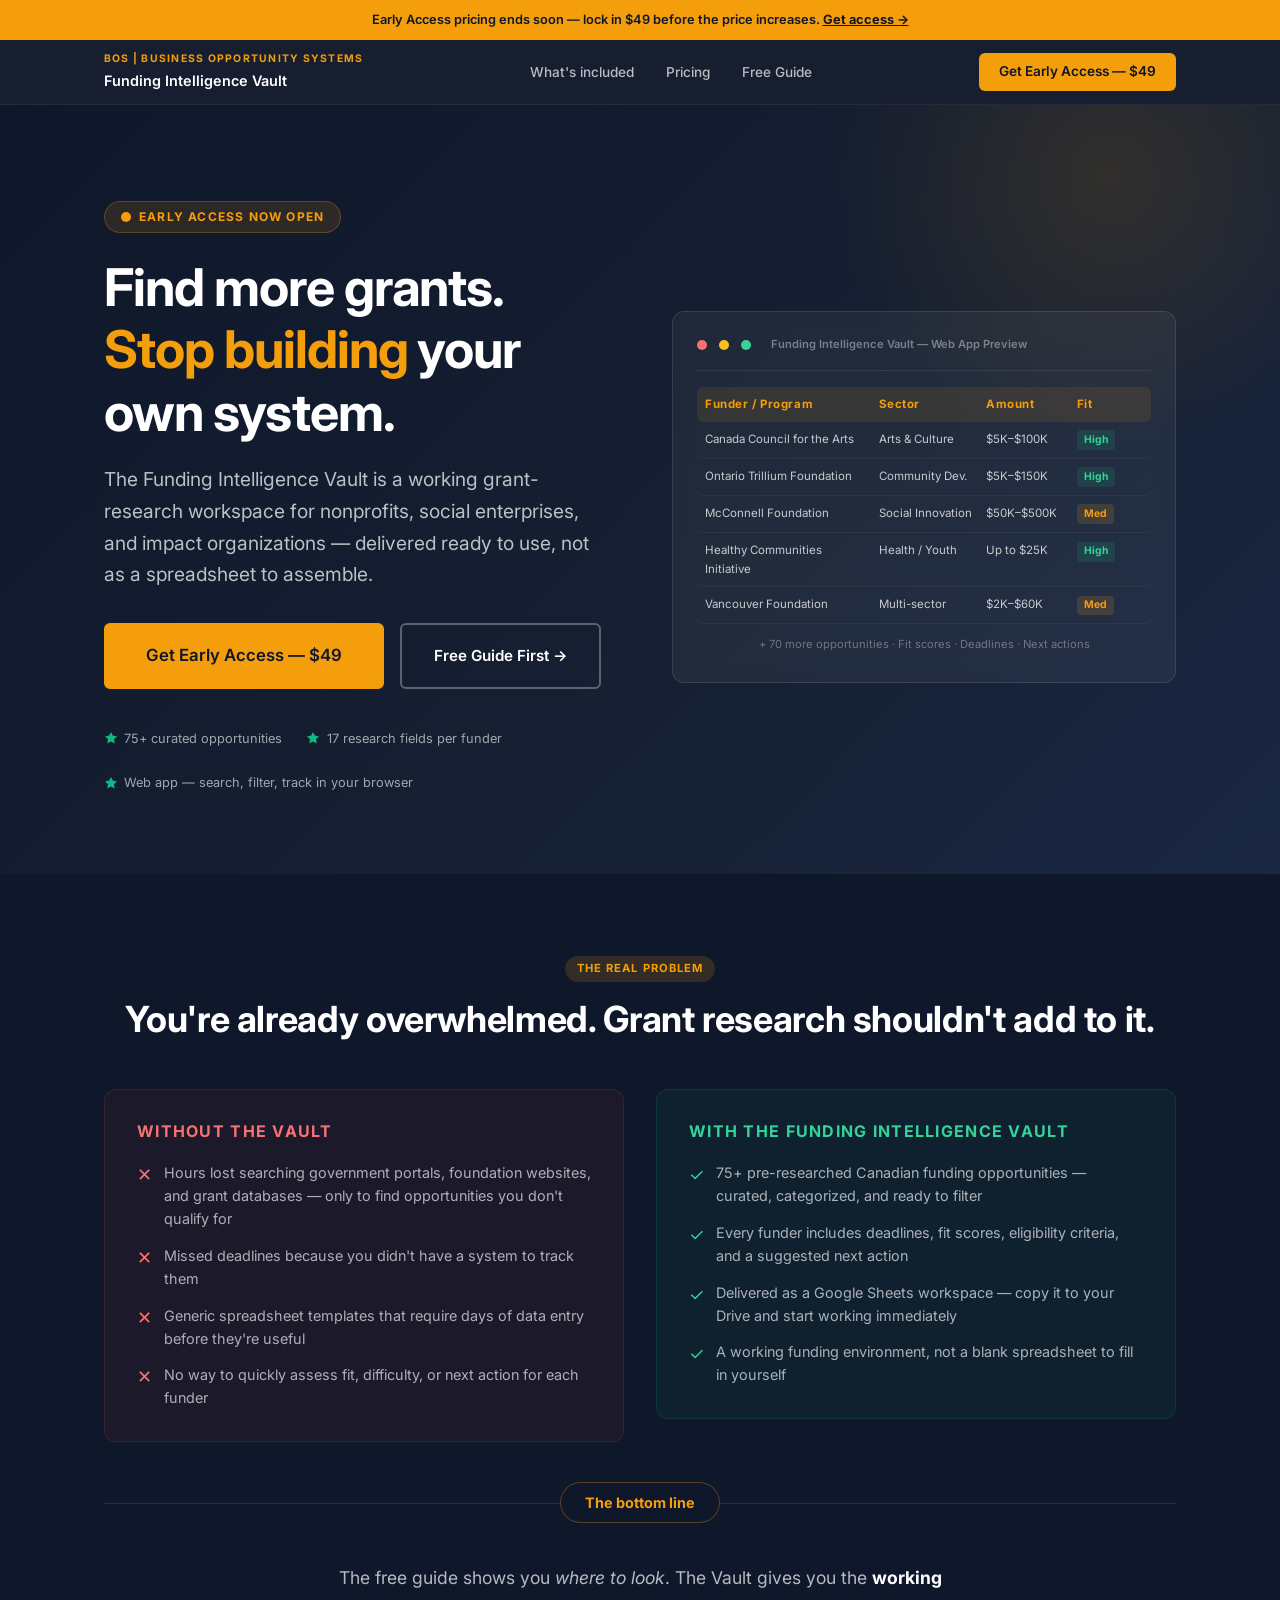
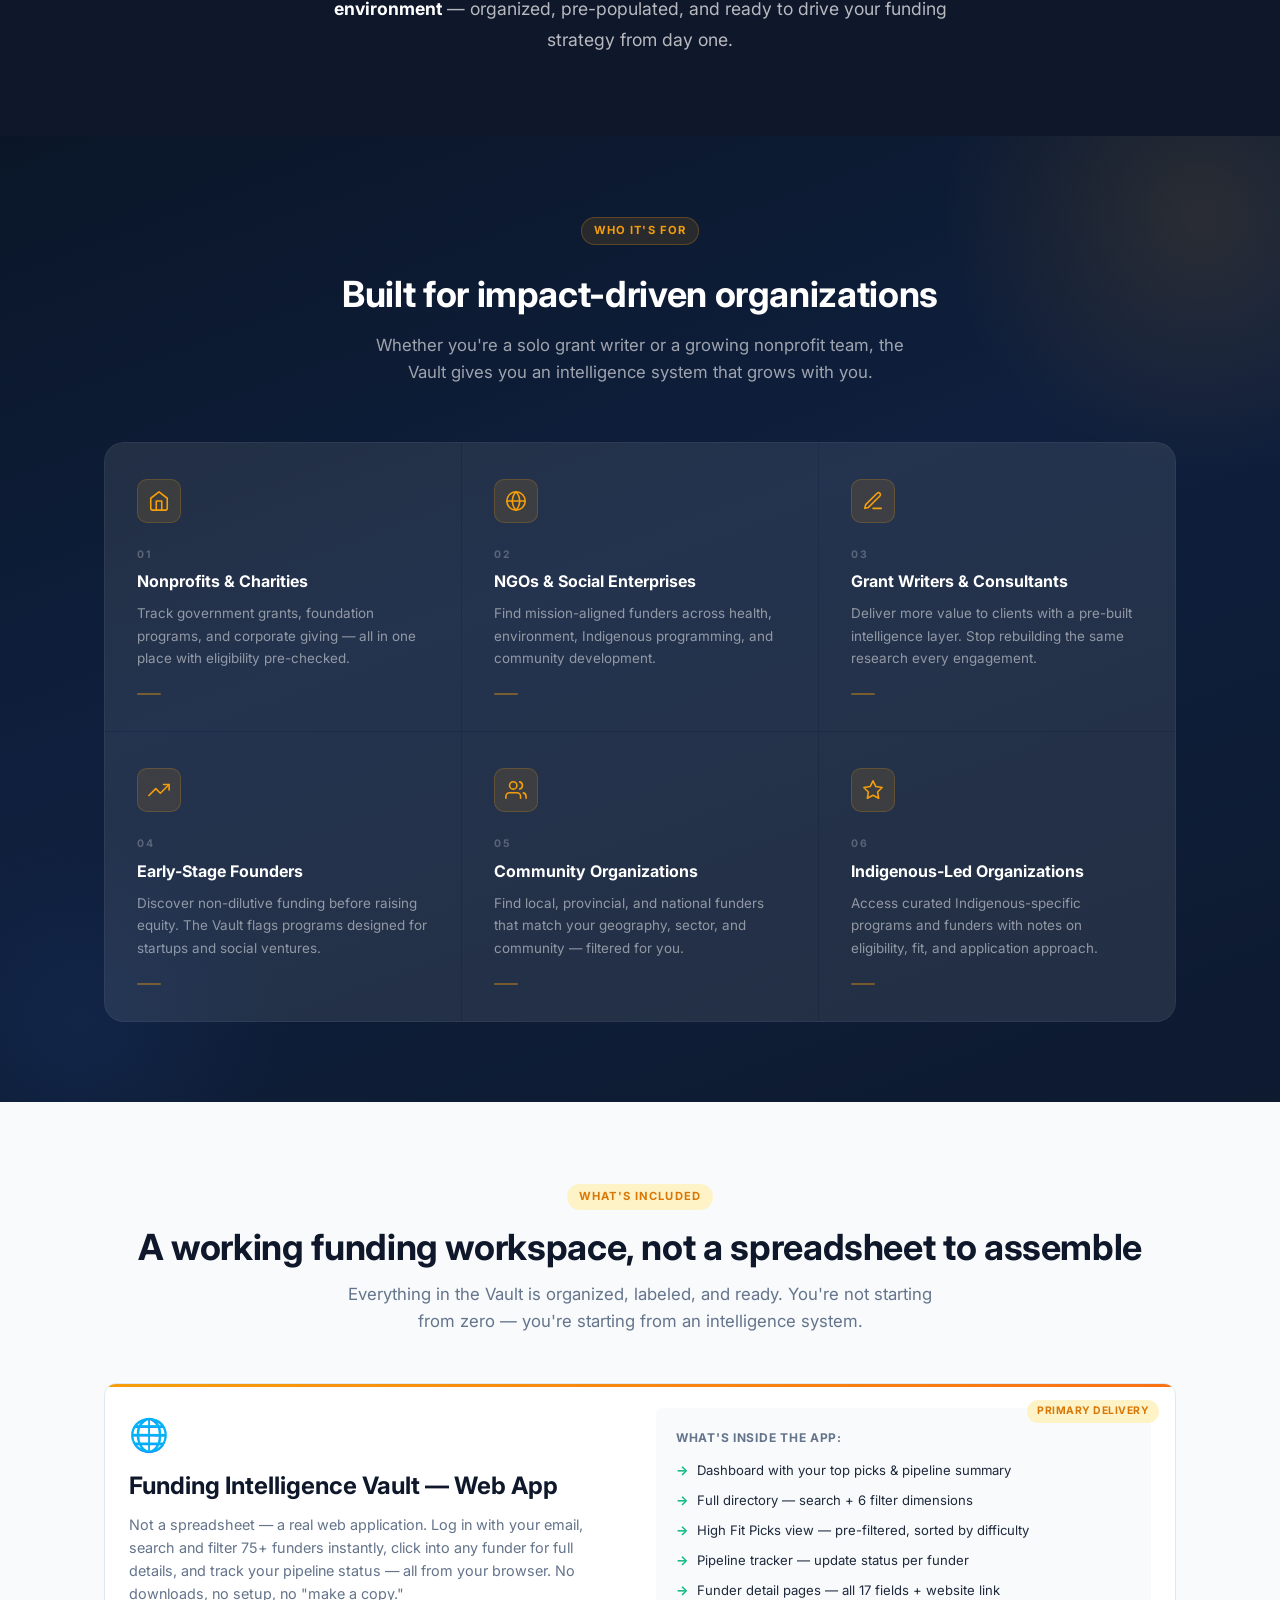
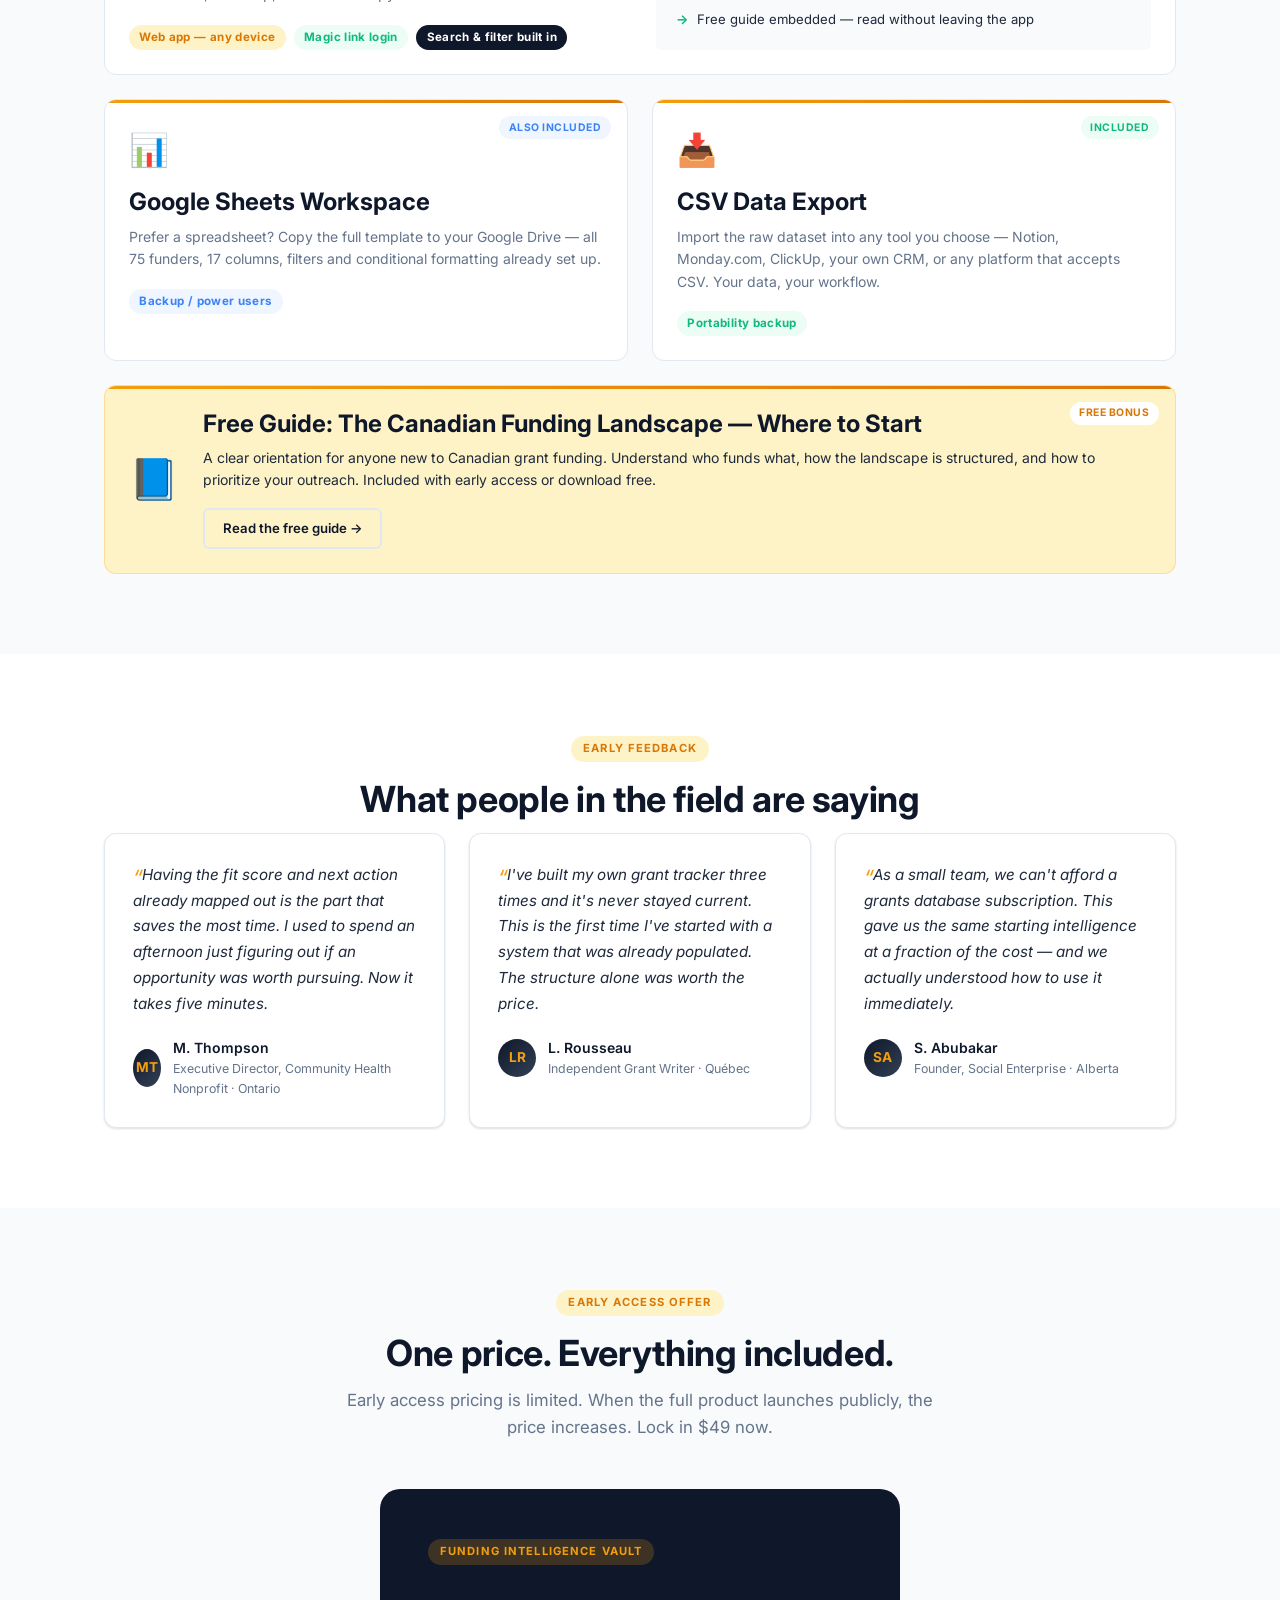
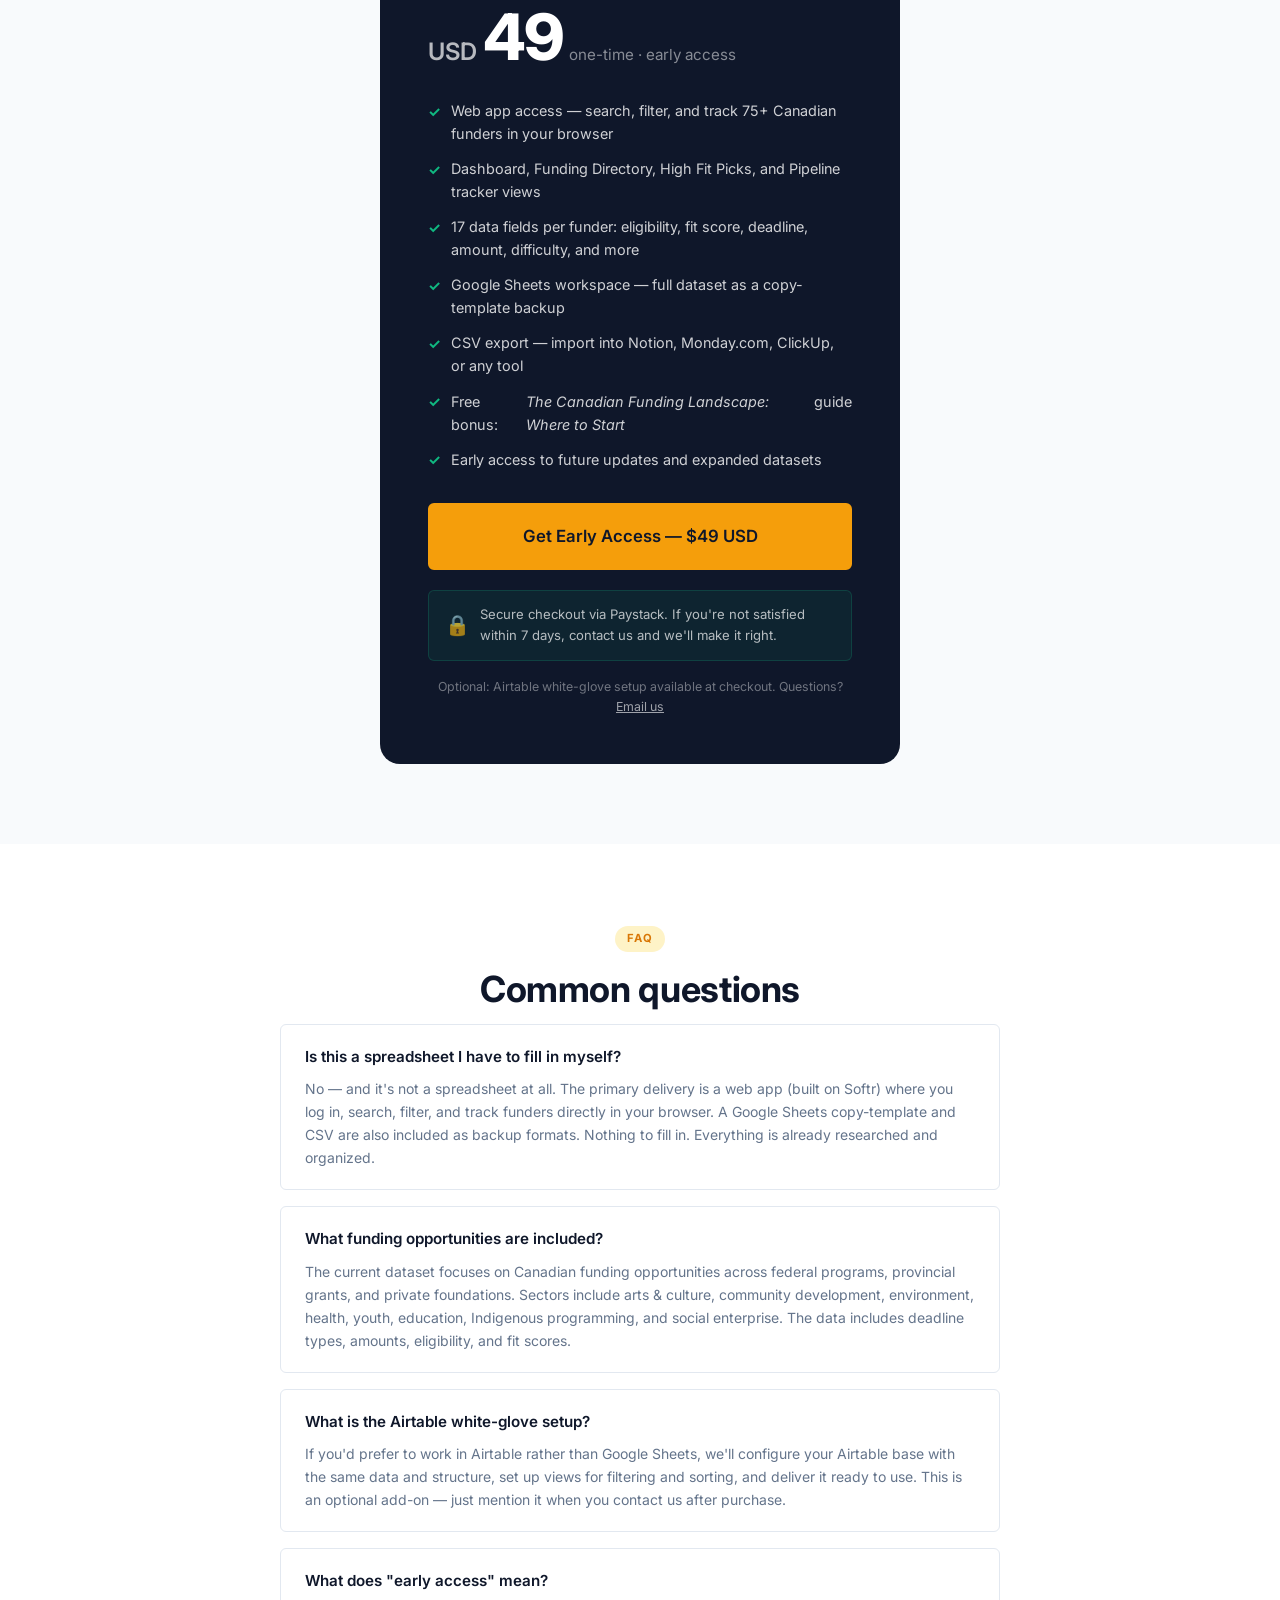
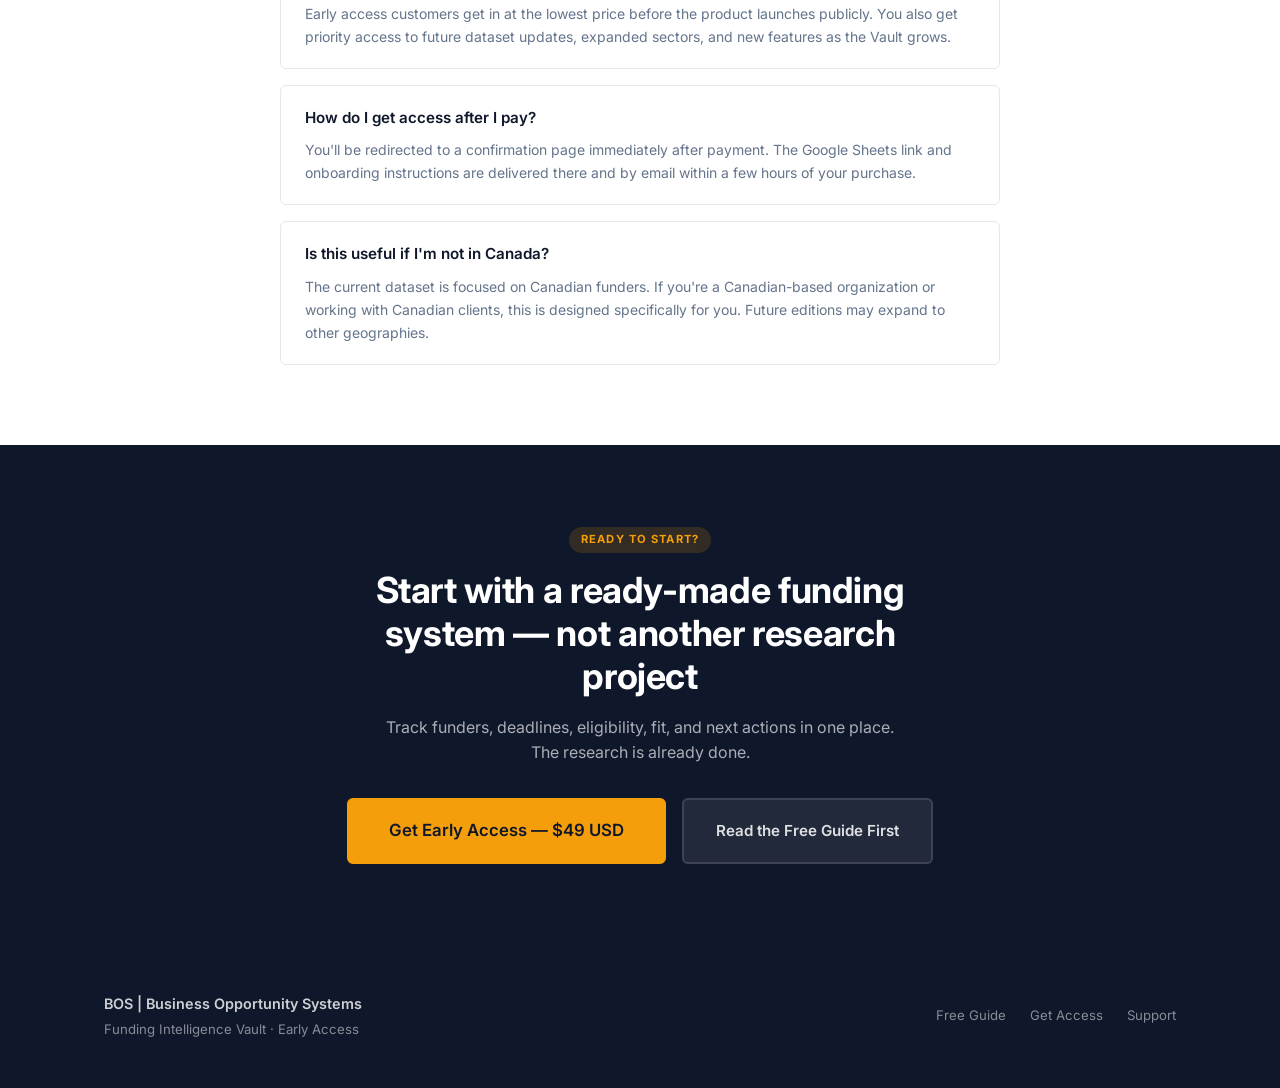
==== index.html @ dc6a40f4 "Rebrand BOSs → BOS + premium audience section + 3 logo options - Global rename: BOSs → BOS across al" ====
<!DOCTYPE html>
<html lang="en">
<head>
  <meta charset="UTF-8" />
  <meta name="viewport" content="width=device-width, initial-scale=1.0" />
  <title>Funding Intelligence Vault — Early Access | BOS</title>
  <meta name="description" content="A ready-to-use funding workspace for nonprofits, founders, and social enterprises. Track 75+ Canadian grant opportunities with fit scores, deadlines, and next actions — already organized for you." />
  <link rel="preconnect" href="https://fonts.googleapis.com" />
  <link rel="preconnect" href="https://fonts.gstatic.com" crossorigin />
  <link href="https://fonts.googleapis.com/css2?family=Inter:wght@400;500;600;700;800&display=swap" rel="stylesheet" />
  <link rel="stylesheet" href="assets/style.css" />
</head>
<body>

<!-- Announcement bar -->
<div class="announcement">
  Early Access pricing ends soon — lock in $49 before the price increases.
  <a href="request-access.html">Get access →</a>
</div>

<!-- Navigation -->
<nav class="nav">
  <div class="container nav-inner">
    <a href="index.html" class="nav-brand">
      <span class="nav-brand-name">BOS | Business Opportunity Systems</span>
      <span class="nav-product">Funding Intelligence Vault</span>
    </a>
    <ul class="nav-links">
      <li><a href="#what-you-get">What's included</a></li>
      <li><a href="#pricing">Pricing</a></li>
      <li><a href="guide.html">Free Guide</a></li>
    </ul>
    <a href="request-access.html" class="nav-cta">Get Early Access — $49</a>
  </div>
</nav>

<!-- ── HERO ─────────────────────────────────────────────────── -->
<section class="hero">
  <div class="container">
    <div class="grid-2" style="align-items:center; gap:4rem;">
      <div>
        <div class="hero-badge">
          <svg width="10" height="10" viewBox="0 0 10 10" fill="currentColor"><circle cx="5" cy="5" r="5"/></svg>
          Early Access Now Open
        </div>
        <h1>Find more grants.<br><span>Stop building</span> your own system.</h1>
        <p class="hero-sub">
          The Funding Intelligence Vault is a working grant-research workspace for nonprofits,
          social enterprises, and impact organizations — delivered ready to use, not as a
          spreadsheet to assemble.
        </p>
        <div class="hero-actions">
          <a href="request-access.html" class="btn btn-primary btn-lg">
            Get Early Access — $49
          </a>
          <a href="guide.html" class="btn btn-outline-white">
            Free Guide First →
          </a>
        </div>
        <div class="hero-social-proof">
          <div class="proof-item">
            <svg width="14" height="14" viewBox="0 0 14 14" fill="currentColor"><path d="M7 0l1.8 3.6L13 4.4l-3 2.9.7 4.1L7 9.5l-3.7 1.9.7-4.1L1 4.4l4.2-.8z"/></svg>
            75+ curated opportunities
          </div>
          <div class="proof-item">
            <svg width="14" height="14" viewBox="0 0 14 14" fill="currentColor"><path d="M7 0l1.8 3.6L13 4.4l-3 2.9.7 4.1L7 9.5l-3.7 1.9.7-4.1L1 4.4l4.2-.8z"/></svg>
            17 research fields per funder
          </div>
          <div class="proof-item">
            <svg width="14" height="14" viewBox="0 0 14 14" fill="currentColor"><path d="M7 0l1.8 3.6L13 4.4l-3 2.9.7 4.1L7 9.5l-3.7 1.9.7-4.1L1 4.4l4.2-.8z"/></svg>
            Web app — search, filter, track in your browser
          </div>
        </div>
      </div>

      <!-- Hero Preview Card -->
      <div class="hero-preview">
        <div class="preview-header">
          <div class="preview-dot" style="background:#F87171;"></div>
          <div class="preview-dot" style="background:#FBBF24; margin:0 4px;"></div>
          <div class="preview-dot" style="background:#34D399;"></div>
          <span style="margin-left:.75rem; font-size:.7rem; color:rgba(255,255,255,.4); font-weight:600;">Funding Intelligence Vault — Web App Preview</span>
        </div>
        <div class="preview-row header-row">
          <span>Funder / Program</span>
          <span>Sector</span>
          <span>Amount</span>
          <span>Fit</span>
        </div>
        <div class="preview-row data-row">
          <span>Canada Council for the Arts</span>
          <span>Arts & Culture</span>
          <span>$5K–$100K</span>
          <span><span class="badge-fit badge-high">High</span></span>
        </div>
        <div class="preview-row data-row">
          <span>Ontario Trillium Foundation</span>
          <span>Community Dev.</span>
          <span>$5K–$150K</span>
          <span><span class="badge-fit badge-high">High</span></span>
        </div>
        <div class="preview-row data-row">
          <span>McConnell Foundation</span>
          <span>Social Innovation</span>
          <span>$50K–$500K</span>
          <span><span class="badge-fit badge-med">Med</span></span>
        </div>
        <div class="preview-row data-row">
          <span>Healthy Communities Initiative</span>
          <span>Health / Youth</span>
          <span>Up to $25K</span>
          <span><span class="badge-fit badge-high">High</span></span>
        </div>
        <div class="preview-row data-row">
          <span>Vancouver Foundation</span>
          <span>Multi-sector</span>
          <span>$2K–$60K</span>
          <span><span class="badge-fit badge-med">Med</span></span>
        </div>
        <div style="text-align:center; padding:.75rem 0 .25rem; font-size:.7rem; color:rgba(255,255,255,.35);">
          + 70 more opportunities · Fit scores · Deadlines · Next actions
        </div>
      </div>
    </div>
  </div>
</section>

<!-- ── PROBLEM / SOLUTION ──────────────────────────────────── -->
<section class="section problem-bg">
  <div class="container">
    <div class="text-center" style="margin-bottom:3rem;">
      <div class="label" style="background:rgba(245,158,11,.15); color:var(--amber);">The Real Problem</div>
      <h2 class="text-white">You're already overwhelmed. Grant research shouldn't add to it.</h2>
    </div>

    <div class="grid-2" style="gap:2rem; align-items:start;">
      <!-- Problem column -->
      <div style="background:rgba(239,68,68,.06); border:1px solid rgba(239,68,68,.15); border-radius:var(--radius); padding:2rem;">
        <h3 style="color:#F87171; margin-bottom:1.25rem; font-size:1rem; text-transform:uppercase; letter-spacing:.08em;">Without the Vault</h3>
        <div style="display:flex; flex-direction:column; gap:.85rem;">
          <div style="display:flex; gap:.75rem; align-items:flex-start;">
            <span style="color:#F87171; font-size:1.1rem; flex-shrink:0;">✕</span>
            <p style="color:rgba(255,255,255,.65); font-size:.9rem;">Hours lost searching government portals, foundation websites, and grant databases — only to find opportunities you don't qualify for</p>
          </div>
          <div style="display:flex; gap:.75rem; align-items:flex-start;">
            <span style="color:#F87171; font-size:1.1rem; flex-shrink:0;">✕</span>
            <p style="color:rgba(255,255,255,.65); font-size:.9rem;">Missed deadlines because you didn't have a system to track them</p>
          </div>
          <div style="display:flex; gap:.75rem; align-items:flex-start;">
            <span style="color:#F87171; font-size:1.1rem; flex-shrink:0;">✕</span>
            <p style="color:rgba(255,255,255,.65); font-size:.9rem;">Generic spreadsheet templates that require days of data entry before they're useful</p>
          </div>
          <div style="display:flex; gap:.75rem; align-items:flex-start;">
            <span style="color:#F87171; font-size:1.1rem; flex-shrink:0;">✕</span>
            <p style="color:rgba(255,255,255,.65); font-size:.9rem;">No way to quickly assess fit, difficulty, or next action for each funder</p>
          </div>
        </div>
      </div>

      <!-- Solution column -->
      <div style="background:rgba(16,185,129,.06); border:1px solid rgba(16,185,129,.15); border-radius:var(--radius); padding:2rem;">
        <h3 style="color:#34D399; margin-bottom:1.25rem; font-size:1rem; text-transform:uppercase; letter-spacing:.08em;">With the Funding Intelligence Vault</h3>
        <div style="display:flex; flex-direction:column; gap:.85rem;">
          <div style="display:flex; gap:.75rem; align-items:flex-start;">
            <span style="color:#34D399; font-size:1.1rem; flex-shrink:0;">✓</span>
            <p style="color:rgba(255,255,255,.65); font-size:.9rem;">75+ pre-researched Canadian funding opportunities — curated, categorized, and ready to filter</p>
          </div>
          <div style="display:flex; gap:.75rem; align-items:flex-start;">
            <span style="color:#34D399; font-size:1.1rem; flex-shrink:0;">✓</span>
            <p style="color:rgba(255,255,255,.65); font-size:.9rem;">Every funder includes deadlines, fit scores, eligibility criteria, and a suggested next action</p>
          </div>
          <div style="display:flex; gap:.75rem; align-items:flex-start;">
            <span style="color:#34D399; font-size:1.1rem; flex-shrink:0;">✓</span>
            <p style="color:rgba(255,255,255,.65); font-size:.9rem;">Delivered as a Google Sheets workspace — copy it to your Drive and start working immediately</p>
          </div>
          <div style="display:flex; gap:.75rem; align-items:flex-start;">
            <span style="color:#34D399; font-size:1.1rem; flex-shrink:0;">✓</span>
            <p style="color:rgba(255,255,255,.65); font-size:.9rem;">A working funding environment, not a blank spreadsheet to fill in yourself</p>
          </div>
        </div>
      </div>
    </div>

    <div class="vs-divider">
      <span class="vs-label">The bottom line</span>
    </div>

    <div class="text-center" style="max-width:620px; margin:0 auto;">
      <p style="color:rgba(255,255,255,.7); font-size:1.1rem; line-height:1.75;">
        The free guide shows you <em>where to look</em>. The Vault gives you the
        <strong style="color:#fff;">working environment</strong> — organized, pre-populated,
        and ready to drive your funding strategy from day one.
      </p>
    </div>
  </div>
</section>

<!-- ── WHO IT'S FOR ────────────────────────────────────────── -->
<section class="section audience-section">
  <div class="container">
    <div class="text-center">
      <div class="label label-light">Who It's For</div>
      <h2 class="section-title text-white" style="margin-top:.75rem;">Built for impact-driven organizations</h2>
      <p class="section-intro" style="color:rgba(255,255,255,.6); max-width:560px; margin:1rem auto 0;">Whether you're a solo grant writer or a growing nonprofit team, the Vault gives you an intelligence system that grows with you.</p>
    </div>
    <div class="audience-grid">

      <div class="audience-card">
        <div class="audience-icon">
          <svg width="22" height="22" viewBox="0 0 24 24" fill="none" stroke="currentColor" stroke-width="1.75" stroke-linecap="round" stroke-linejoin="round"><path d="M3 9l9-7 9 7v11a2 2 0 0 1-2 2H5a2 2 0 0 1-2-2z"/><polyline points="9 22 9 12 15 12 15 22"/></svg>
        </div>
        <div class="audience-number">01</div>
        <h4 class="audience-title">Nonprofits & Charities</h4>
        <p class="audience-text">Track government grants, foundation programs, and corporate giving — all in one place with eligibility pre-checked.</p>
        <div class="audience-line"></div>
      </div>

      <div class="audience-card">
        <div class="audience-icon">
          <svg width="22" height="22" viewBox="0 0 24 24" fill="none" stroke="currentColor" stroke-width="1.75" stroke-linecap="round" stroke-linejoin="round"><circle cx="12" cy="12" r="10"/><line x1="2" y1="12" x2="22" y2="12"/><path d="M12 2a15.3 15.3 0 0 1 4 10 15.3 15.3 0 0 1-4 10 15.3 15.3 0 0 1-4-10 15.3 15.3 0 0 1 4-10z"/></svg>
        </div>
        <div class="audience-number">02</div>
        <h4 class="audience-title">NGOs & Social Enterprises</h4>
        <p class="audience-text">Find mission-aligned funders across health, environment, Indigenous programming, and community development.</p>
        <div class="audience-line"></div>
      </div>

      <div class="audience-card">
        <div class="audience-icon">
          <svg width="22" height="22" viewBox="0 0 24 24" fill="none" stroke="currentColor" stroke-width="1.75" stroke-linecap="round" stroke-linejoin="round"><path d="M12 20h9"/><path d="M16.5 3.5a2.121 2.121 0 0 1 3 3L7 19l-4 1 1-4L16.5 3.5z"/></svg>
        </div>
        <div class="audience-number">03</div>
        <h4 class="audience-title">Grant Writers & Consultants</h4>
        <p class="audience-text">Deliver more value to clients with a pre-built intelligence layer. Stop rebuilding the same research every engagement.</p>
        <div class="audience-line"></div>
      </div>

      <div class="audience-card">
        <div class="audience-icon">
          <svg width="22" height="22" viewBox="0 0 24 24" fill="none" stroke="currentColor" stroke-width="1.75" stroke-linecap="round" stroke-linejoin="round"><polyline points="23 6 13.5 15.5 8.5 10.5 1 18"/><polyline points="17 6 23 6 23 12"/></svg>
        </div>
        <div class="audience-number">04</div>
        <h4 class="audience-title">Early-Stage Founders</h4>
        <p class="audience-text">Discover non-dilutive funding before raising equity. The Vault flags programs designed for startups and social ventures.</p>
        <div class="audience-line"></div>
      </div>

      <div class="audience-card">
        <div class="audience-icon">
          <svg width="22" height="22" viewBox="0 0 24 24" fill="none" stroke="currentColor" stroke-width="1.75" stroke-linecap="round" stroke-linejoin="round"><path d="M17 21v-2a4 4 0 0 0-4-4H5a4 4 0 0 0-4 4v2"/><circle cx="9" cy="7" r="4"/><path d="M23 21v-2a4 4 0 0 0-3-3.87"/><path d="M16 3.13a4 4 0 0 1 0 7.75"/></svg>
        </div>
        <div class="audience-number">05</div>
        <h4 class="audience-title">Community Organizations</h4>
        <p class="audience-text">Find local, provincial, and national funders that match your geography, sector, and community — filtered for you.</p>
        <div class="audience-line"></div>
      </div>

      <div class="audience-card">
        <div class="audience-icon">
          <svg width="22" height="22" viewBox="0 0 24 24" fill="none" stroke="currentColor" stroke-width="1.75" stroke-linecap="round" stroke-linejoin="round"><polygon points="12 2 15.09 8.26 22 9.27 17 14.14 18.18 21.02 12 17.77 5.82 21.02 7 14.14 2 9.27 8.91 8.26 12 2"/></svg>
        </div>
        <div class="audience-number">06</div>
        <h4 class="audience-title">Indigenous-Led Organizations</h4>
        <p class="audience-text">Access curated Indigenous-specific programs and funders with notes on eligibility, fit, and application approach.</p>
        <div class="audience-line"></div>
      </div>

    </div>
  </div>
</section>

<!-- ── WHAT YOU GET ────────────────────────────────────────── -->
<section class="section" id="what-you-get">
  <div class="container">
    <div class="text-center">
      <div class="label">What's Included</div>
      <h2 class="section-title">A working funding workspace, not a spreadsheet to assemble</h2>
      <p class="section-intro">Everything in the Vault is organized, labeled, and ready. You're not starting from zero — you're starting from an intelligence system.</p>
    </div>

    <div class="grid-2" style="gap:1.5rem;">

      <!-- Primary: Softr Web App -->
      <div class="deliverable-card primary-card" style="grid-column:1/-1; display:grid; grid-template-columns:1fr 1fr; gap:2rem; align-items:center;">
        <div>
          <div class="deliverable-badge badge-primary-product">Primary Delivery</div>
          <div style="font-size:2rem; margin-bottom:.75rem;">🌐</div>
          <h3>Funding Intelligence Vault — Web App</h3>
          <p style="margin:.75rem 0 1.25rem; font-size:.9rem;">Not a spreadsheet — a real web application. Log in with your email, search and filter 75+ funders instantly, click into any funder for full details, and track your pipeline status — all from your browser. No downloads, no setup, no "make a copy."</p>
          <div style="display:flex; flex-wrap:wrap; gap:.5rem;">
            <span class="pill pill-amber">Web app — any device</span>
            <span class="pill pill-green">Magic link login</span>
            <span class="pill pill-navy">Search & filter built in</span>
          </div>
        </div>
        <div style="background:var(--bg); border-radius:var(--radius-sm); padding:1.25rem;">
          <div style="font-size:.75rem; font-weight:700; color:var(--muted); letter-spacing:.06em; text-transform:uppercase; margin-bottom:.85rem;">What's inside the app:</div>
          <div style="display:flex; flex-direction:column; gap:.55rem;">
            <div style="font-size:.82rem; color:var(--navy-mid); display:flex; align-items:center; gap:.5rem;"><span style="color:var(--green); font-weight:700;">→</span> Dashboard with your top picks & pipeline summary</div>
            <div style="font-size:.82rem; color:var(--navy-mid); display:flex; align-items:center; gap:.5rem;"><span style="color:var(--green); font-weight:700;">→</span> Full directory — search + 6 filter dimensions</div>
            <div style="font-size:.82rem; color:var(--navy-mid); display:flex; align-items:center; gap:.5rem;"><span style="color:var(--green); font-weight:700;">→</span> High Fit Picks view — pre-filtered, sorted by difficulty</div>
            <div style="font-size:.82rem; color:var(--navy-mid); display:flex; align-items:center; gap:.5rem;"><span style="color:var(--green); font-weight:700;">→</span> Pipeline tracker — update status per funder</div>
            <div style="font-size:.82rem; color:var(--navy-mid); display:flex; align-items:center; gap:.5rem;"><span style="color:var(--green); font-weight:700;">→</span> Funder detail pages — all 17 fields + website link</div>
            <div style="font-size:.82rem; color:var(--navy-mid); display:flex; align-items:center; gap:.5rem;"><span style="color:var(--green); font-weight:700;">→</span> Free guide embedded — read without leaving the app</div>
          </div>
        </div>
      </div>

      <!-- Google Sheets -->
      <div class="deliverable-card">
        <div class="deliverable-badge badge-option">Also Included</div>
        <div style="font-size:2rem; margin-bottom:.75rem;">📊</div>
        <h3>Google Sheets Workspace</h3>
        <p style="margin:.6rem 0 1rem; font-size:.875rem;">Prefer a spreadsheet? Copy the full template to your Google Drive — all 75 funders, 17 columns, filters and conditional formatting already set up.</p>
        <span class="pill pill-blue">Backup / power users</span>
      </div>

      <!-- CSV -->
      <div class="deliverable-card">
        <div class="deliverable-badge badge-bonus">Included</div>
        <div style="font-size:2rem; margin-bottom:.75rem;">📥</div>
        <h3>CSV Data Export</h3>
        <p style="margin:.6rem 0 1rem; font-size:.875rem;">Import the raw dataset into any tool you choose — Notion, Monday.com, ClickUp, your own CRM, or any platform that accepts CSV. Your data, your workflow.</p>
        <span class="pill pill-green">Portability backup</span>
      </div>

      <!-- Free guide teaser -->
      <div class="deliverable-card" style="grid-column:1/-1; background:var(--amber-lt); border-color:rgba(245,158,11,.25);">
        <div class="deliverable-badge" style="background:#fff; color:var(--amber-dk);">Free Bonus</div>
        <div style="display:grid; grid-template-columns:auto 1fr; gap:1.5rem; align-items:center;">
          <div style="font-size:2.5rem;">📘</div>
          <div>
            <h3 style="color:var(--navy);">Free Guide: The Canadian Funding Landscape — Where to Start</h3>
            <p style="margin:.5rem 0 1rem; font-size:.875rem; color:var(--navy-mid);">A clear orientation for anyone new to Canadian grant funding. Understand who funds what, how the landscape is structured, and how to prioritize your outreach. Included with early access or download free.</p>
            <a href="guide.html" class="btn btn-secondary btn-sm">Read the free guide →</a>
          </div>
        </div>
      </div>
    </div>
  </div>
</section>

<!-- ── TESTIMONIALS ───────────────────────────────────────── -->
<section class="section" style="background:#fff;">
  <div class="container">
    <div class="text-center">
      <div class="label">Early Feedback</div>
      <h2 class="section-title">What people in the field are saying</h2>
    </div>
    <div class="grid-3">
      <div class="testimonial-card">
        <div class="testimonial-quote">Having the fit score and next action already mapped out is the part that saves the most time. I used to spend an afternoon just figuring out if an opportunity was worth pursuing. Now it takes five minutes.</div>
        <div class="testimonial-author">
          <div class="author-avatar">MT</div>
          <div>
            <div class="author-name">M. Thompson</div>
            <div class="author-title">Executive Director, Community Health Nonprofit · Ontario</div>
          </div>
        </div>
      </div>
      <div class="testimonial-card">
        <div class="testimonial-quote">I've built my own grant tracker three times and it's never stayed current. This is the first time I've started with a system that was already populated. The structure alone was worth the price.</div>
        <div class="testimonial-author">
          <div class="author-avatar">LR</div>
          <div>
            <div class="author-name">L. Rousseau</div>
            <div class="author-title">Independent Grant Writer · Québec</div>
          </div>
        </div>
      </div>
      <div class="testimonial-card">
        <div class="testimonial-quote">As a small team, we can't afford a grants database subscription. This gave us the same starting intelligence at a fraction of the cost — and we actually understood how to use it immediately.</div>
        <div class="testimonial-author">
          <div class="author-avatar">SA</div>
          <div>
            <div class="author-name">S. Abubakar</div>
            <div class="author-title">Founder, Social Enterprise · Alberta</div>
          </div>
        </div>
      </div>
    </div>
  </div>
</section>

<!-- ── PRICING ────────────────────────────────────────────── -->
<section class="section" id="pricing">
  <div class="container">
    <div class="text-center">
      <div class="label">Early Access Offer</div>
      <h2 class="section-title">One price. Everything included.</h2>
      <p class="section-intro">Early access pricing is limited. When the full product launches publicly, the price increases. Lock in $49 now.</p>
    </div>

    <div class="pricing-card">
      <div class="label" style="background:rgba(245,158,11,.2); color:var(--amber);">Funding Intelligence Vault</div>
      <div class="price-display">
        <span class="price-currency">USD</span>
        <span class="price-amount">49</span>
        <span class="price-period">one-time · early access</span>
      </div>

      <ul class="price-list">
        <li>Web app access — search, filter, and track 75+ Canadian funders in your browser</li>
        <li>Dashboard, Funding Directory, High Fit Picks, and Pipeline tracker views</li>
        <li>17 data fields per funder: eligibility, fit score, deadline, amount, difficulty, and more</li>
        <li>Google Sheets workspace — full dataset as a copy-template backup</li>
        <li>CSV export — import into Notion, Monday.com, ClickUp, or any tool</li>
        <li>Free bonus: <em>The Canadian Funding Landscape: Where to Start</em> guide</li>
        <li>Early access to future updates and expanded datasets</li>
      </ul>

      <a href="request-access.html" class="btn btn-primary btn-full btn-lg">
        Get Early Access — $49 USD
      </a>

      <div class="guarantee">
        <span style="font-size:1.25rem;">🔒</span>
        <span>Secure checkout via Paystack. If you're not satisfied within 7 days, contact us and we'll make it right.</span>
      </div>

      <p style="text-align:center; margin-top:1rem; font-size:.775rem; color:rgba(255,255,255,.4);">
        Optional: Airtable white-glove setup available at checkout. Questions?
        <a href="mailto:subscribe@itsdigitally.com" style="color:rgba(255,255,255,.6); text-decoration:underline;">Email us</a>
      </p>
    </div>
  </div>
</section>

<!-- ── FAQ ────────────────────────────────────────────────── -->
<section class="section" style="background:#fff;">
  <div class="container">
    <div class="text-center">
      <div class="label">FAQ</div>
      <h2 class="section-title">Common questions</h2>
    </div>
    <div style="max-width:720px; margin:0 auto; display:flex; flex-direction:column; gap:1rem;">
      <div class="faq-item">
        <div class="faq-q">Is this a spreadsheet I have to fill in myself?</div>
        <div class="faq-a">No — and it's not a spreadsheet at all. The primary delivery is a web app (built on Softr) where you log in, search, filter, and track funders directly in your browser. A Google Sheets copy-template and CSV are also included as backup formats. Nothing to fill in. Everything is already researched and organized.</div>
      </div>
      <div class="faq-item">
        <div class="faq-q">What funding opportunities are included?</div>
        <div class="faq-a">The current dataset focuses on Canadian funding opportunities across federal programs, provincial grants, and private foundations. Sectors include arts & culture, community development, environment, health, youth, education, Indigenous programming, and social enterprise. The data includes deadline types, amounts, eligibility, and fit scores.</div>
      </div>
      <div class="faq-item">
        <div class="faq-q">What is the Airtable white-glove setup?</div>
        <div class="faq-a">If you'd prefer to work in Airtable rather than Google Sheets, we'll configure your Airtable base with the same data and structure, set up views for filtering and sorting, and deliver it ready to use. This is an optional add-on — just mention it when you contact us after purchase.</div>
      </div>
      <div class="faq-item">
        <div class="faq-q">What does "early access" mean?</div>
        <div class="faq-a">Early access customers get in at the lowest price before the product launches publicly. You also get priority access to future dataset updates, expanded sectors, and new features as the Vault grows.</div>
      </div>
      <div class="faq-item">
        <div class="faq-q">How do I get access after I pay?</div>
        <div class="faq-a">You'll be redirected to a confirmation page immediately after payment. The Google Sheets link and onboarding instructions are delivered there and by email within a few hours of your purchase.</div>
      </div>
      <div class="faq-item">
        <div class="faq-q">Is this useful if I'm not in Canada?</div>
        <div class="faq-a">The current dataset is focused on Canadian funders. If you're a Canadian-based organization or working with Canadian clients, this is designed specifically for you. Future editions may expand to other geographies.</div>
      </div>
    </div>
  </div>
</section>

<!-- ── BOTTOM CTA ─────────────────────────────────────────── -->
<section class="section" style="background:var(--navy); color:#fff; text-align:center;">
  <div class="container">
    <div class="label" style="background:rgba(245,158,11,.15); color:var(--amber);">Ready to start?</div>
    <h2 style="color:#fff; max-width:600px; margin:0 auto 1rem;">Start with a ready-made funding system — not another research project</h2>
    <p style="color:rgba(255,255,255,.65); max-width:520px; margin:0 auto 2rem;">Track funders, deadlines, eligibility, fit, and next actions in one place. The research is already done.</p>
    <div style="display:flex; gap:1rem; justify-content:center; flex-wrap:wrap;">
      <a href="request-access.html" class="btn btn-primary btn-lg">Get Early Access — $49 USD</a>
      <a href="guide.html" class="btn btn-ghost">Read the Free Guide First</a>
    </div>
  </div>
</section>

<!-- Sticky CTA bar -->
<div class="sticky-cta">
  <div class="sticky-cta-inner">
    <span class="sticky-cta-text">Funding Intelligence Vault — Early Access</span>
    <a href="request-access.html" class="btn btn-primary">Get Access — $49 USD</a>
  </div>
</div>

<!-- ── FOOTER ─────────────────────────────────────────────── -->
<footer class="footer">
  <div class="container footer-inner">
    <div>
      <div class="footer-brand">BOS | Business Opportunity Systems</div>
      <div style="margin-top:.25rem;">Funding Intelligence Vault · Early Access</div>
    </div>
    <div class="footer-links">
      <a href="guide.html">Free Guide</a>
      <a href="request-access.html">Get Access</a>
      <a href="mailto:subscribe@itsdigitally.com">Support</a>
    </div>
  </div>
</footer>

<script src="config.js"></script>
<script src="assets/site.js"></script>
</body>
</html>
---- assets/style.css ----
/* =========================================================
   BOS | Funding Intelligence Vault — Design System
   ========================================================= */

/* ── Reset & Base ── */
*, *::before, *::after { box-sizing: border-box; margin: 0; padding: 0; }

:root {
  --navy:      #0F172A;
  --navy-mid:  #1E293B;
  --navy-soft: #334155;
  --amber:     #F59E0B;
  --amber-dk:  #D97706;
  --amber-lt:  #FEF3C7;
  --blue:      #3B82F6;
  --blue-dk:   #1D4ED8;
  --green:     #10B981;
  --red:       #EF4444;
  --bg:        #F8FAFC;
  --bg-white:  #FFFFFF;
  --card:      #FFFFFF;
  --border:    #E2E8F0;
  --text:      #1E293B;
  --muted:     #64748B;
  --light:     #94A3B8;

  --radius-sm: 6px;
  --radius:    12px;
  --radius-lg: 20px;
  --shadow-sm: 0 1px 3px rgba(0,0,0,.08), 0 1px 2px rgba(0,0,0,.06);
  --shadow:    0 4px 6px rgba(0,0,0,.07), 0 2px 4px rgba(0,0,0,.06);
  --shadow-md: 0 10px 15px rgba(0,0,0,.07), 0 4px 6px rgba(0,0,0,.05);
  --shadow-lg: 0 20px 25px rgba(0,0,0,.08), 0 10px 10px rgba(0,0,0,.04);

  --font-sans: 'Inter', -apple-system, BlinkMacSystemFont, 'Segoe UI', sans-serif;
  --max-w:     1120px;
  --transition: .2s ease;
}

html { scroll-behavior: smooth; font-size: 16px; }

body {
  font-family: var(--font-sans);
  color: var(--text);
  background: var(--bg);
  line-height: 1.6;
  -webkit-font-smoothing: antialiased;
}

img { max-width: 100%; display: block; }
a { color: inherit; text-decoration: none; }

/* ── Typography ── */
h1, h2, h3, h4, h5 {
  font-weight: 700;
  line-height: 1.2;
  color: var(--navy);
}
h1 { font-size: clamp(2rem, 5vw, 3.25rem); letter-spacing: -.02em; }
h2 { font-size: clamp(1.5rem, 3.5vw, 2.25rem); letter-spacing: -.01em; }
h3 { font-size: clamp(1.15rem, 2.5vw, 1.5rem); }
h4 { font-size: 1.1rem; }
p  { color: var(--muted); }

.text-center { text-align: center; }
.text-white  { color: #fff !important; }
.text-navy   { color: var(--navy); }
.text-amber  { color: var(--amber-dk); }
.text-green  { color: var(--green); }
.text-muted  { color: var(--muted); }

.label {
  display: inline-block;
  font-size: .7rem;
  font-weight: 700;
  letter-spacing: .1em;
  text-transform: uppercase;
  color: var(--amber-dk);
  background: var(--amber-lt);
  padding: .25rem .75rem;
  border-radius: 100px;
  margin-bottom: 1rem;
}

/* ── Layout ── */
.container { width: 100%; max-width: var(--max-w); margin: 0 auto; padding: 0 1.5rem; }
.section   { padding: 5rem 0; }
.section-sm { padding: 3rem 0; }

.grid-2 { display: grid; grid-template-columns: repeat(2, 1fr); gap: 2rem; }
.grid-3 { display: grid; grid-template-columns: repeat(3, 1fr); gap: 1.5rem; }
.grid-4 { display: grid; grid-template-columns: repeat(4, 1fr); gap: 1.25rem; }

@media (max-width: 900px) {
  .grid-4 { grid-template-columns: repeat(2, 1fr); }
  .grid-3 { grid-template-columns: repeat(2, 1fr); }
}
@media (max-width: 640px) {
  .grid-2, .grid-3, .grid-4 { grid-template-columns: 1fr; }
  .section { padding: 3.5rem 0; }
}

/* ── Nav ── */
.nav {
  position: sticky;
  top: 0;
  z-index: 100;
  background: rgba(15,23,42,.97);
  backdrop-filter: blur(12px);
  border-bottom: 1px solid rgba(255,255,255,.06);
}
.nav-inner {
  display: flex;
  align-items: center;
  justify-content: space-between;
  height: 64px;
}
.nav-brand {
  display: flex;
  flex-direction: column;
  gap: 1px;
}
.nav-brand-name {
  font-size: .65rem;
  font-weight: 700;
  letter-spacing: .12em;
  text-transform: uppercase;
  color: var(--amber);
}
.nav-product {
  font-size: .9rem;
  font-weight: 600;
  color: #fff;
}
.nav-links {
  display: flex;
  gap: 2rem;
  list-style: none;
}
.nav-links a {
  font-size: .85rem;
  font-weight: 500;
  color: rgba(255,255,255,.7);
  transition: color var(--transition);
}
.nav-links a:hover { color: #fff; }
.nav-cta {
  font-size: .85rem;
  font-weight: 600;
  color: var(--navy) !important;
  background: var(--amber);
  padding: .5rem 1.25rem;
  border-radius: var(--radius-sm);
  transition: background var(--transition);
}
.nav-cta:hover { background: var(--amber-dk) !important; color: #fff !important; }

@media (max-width: 768px) {
  .nav-links { display: none; }
}

/* ── Buttons ── */
.btn {
  display: inline-flex;
  align-items: center;
  gap: .5rem;
  padding: .875rem 2rem;
  font-size: .95rem;
  font-weight: 600;
  border-radius: var(--radius-sm);
  border: 2px solid transparent;
  cursor: pointer;
  transition: all var(--transition);
  text-decoration: none;
  white-space: nowrap;
}
.btn-primary {
  background: var(--amber);
  color: var(--navy);
  border-color: var(--amber);
}
.btn-primary:hover {
  background: var(--amber-dk);
  border-color: var(--amber-dk);
  transform: translateY(-1px);
  box-shadow: 0 8px 20px rgba(245,158,11,.3);
}
.btn-secondary {
  background: transparent;
  color: var(--navy);
  border-color: var(--border);
}
.btn-secondary:hover {
  border-color: var(--navy);
  background: var(--navy);
  color: #fff;
}
.btn-outline-white {
  background: transparent;
  color: #fff;
  border-color: rgba(255,255,255,.3);
}
.btn-outline-white:hover {
  border-color: #fff;
  background: rgba(255,255,255,.1);
}
.btn-ghost {
  background: rgba(255,255,255,.08);
  color: rgba(255,255,255,.85);
  border-color: rgba(255,255,255,.12);
}
.btn-ghost:hover {
  background: rgba(255,255,255,.14);
  color: #fff;
}
.btn-lg { padding: 1.1rem 2.5rem; font-size: 1.05rem; }
.btn-sm { padding: .5rem 1.1rem; font-size: .825rem; }
.btn-full { width: 100%; justify-content: center; }
.btn:disabled, .btn[disabled] {
  opacity: .5;
  cursor: not-allowed;
  transform: none !important;
  box-shadow: none !important;
}

/* ── Cards ── */
.card {
  background: var(--card);
  border-radius: var(--radius);
  border: 1px solid var(--border);
  padding: 1.75rem;
  box-shadow: var(--shadow-sm);
  transition: box-shadow var(--transition), transform var(--transition);
}
.card:hover { box-shadow: var(--shadow-md); transform: translateY(-2px); }
.card-icon {
  width: 48px;
  height: 48px;
  border-radius: var(--radius-sm);
  background: var(--amber-lt);
  display: flex;
  align-items: center;
  justify-content: center;
  font-size: 1.4rem;
  margin-bottom: 1rem;
}
.card-title { font-size: 1.05rem; font-weight: 700; margin-bottom: .4rem; color: var(--navy); }
.card-text  { font-size: .875rem; color: var(--muted); line-height: 1.6; }

/* ── Audience Section (Who It's For) ── */
.audience-section {
  background: linear-gradient(160deg, #0a1628 0%, #0f1f3d 45%, #0d1a30 100%);
  position: relative;
  overflow: hidden;
}
.audience-section::before {
  content: '';
  position: absolute;
  top: -180px; right: -180px;
  width: 520px; height: 520px;
  background: radial-gradient(circle, rgba(245,158,11,.12) 0%, transparent 70%);
  pointer-events: none;
}
.audience-section::after {
  content: '';
  position: absolute;
  bottom: -120px; left: -120px;
  width: 400px; height: 400px;
  background: radial-gradient(circle, rgba(59,130,246,.08) 0%, transparent 70%);
  pointer-events: none;
}
.label-light {
  color: var(--amber);
  background: rgba(245,158,11,.12);
  border: 1px solid rgba(245,158,11,.25);
}
.audience-grid {
  display: grid;
  grid-template-columns: repeat(3, 1fr);
  gap: 1.5px;
  background: rgba(255,255,255,.06);
  border-radius: var(--radius-lg);
  overflow: hidden;
  margin-top: 3.5rem;
  border: 1px solid rgba(255,255,255,.08);
}
.audience-card {
  background: rgba(255,255,255,.03);
  padding: 2.25rem 2rem;
  position: relative;
  transition: background var(--transition);
}
.audience-card:hover {
  background: rgba(255,255,255,.065);
}
.audience-card:hover .audience-line {
  width: 48px;
  background: var(--amber);
}
.audience-icon {
  width: 44px; height: 44px;
  border-radius: 10px;
  background: rgba(245,158,11,.12);
  border: 1px solid rgba(245,158,11,.2);
  display: flex;
  align-items: center;
  justify-content: center;
  color: var(--amber);
  margin-bottom: 1.5rem;
  transition: background var(--transition), border-color var(--transition);
}
.audience-card:hover .audience-icon {
  background: rgba(245,158,11,.2);
  border-color: rgba(245,158,11,.4);
}
.audience-number {
  font-size: .65rem;
  font-weight: 700;
  letter-spacing: .15em;
  color: rgba(255,255,255,.25);
  margin-bottom: .5rem;
  font-family: var(--font-sans);
}
.audience-title {
  font-size: 1rem;
  font-weight: 700;
  color: #fff;
  margin-bottom: .65rem;
  line-height: 1.3;
}
.audience-text {
  font-size: .84rem;
  color: rgba(255,255,255,.5);
  line-height: 1.65;
  margin: 0;
}
.audience-line {
  width: 24px;
  height: 2px;
  background: rgba(245,158,11,.4);
  border-radius: 2px;
  margin-top: 1.5rem;
  transition: width .3s ease, background .3s ease;
}
@media (max-width: 900px) {
  .audience-grid { grid-template-columns: repeat(2, 1fr); }
}
@media (max-width: 580px) {
  .audience-grid { grid-template-columns: 1fr; gap: 0; }
  .audience-card { padding: 1.75rem 1.5rem; }
}

/* ── Hero ── */
.hero {
  background: linear-gradient(135deg, var(--navy) 0%, #162032 60%, #1a2744 100%);
  color: #fff;
  padding: 6rem 0 5rem;
  position: relative;
  overflow: hidden;
}
.hero::before {
  content: '';
  position: absolute;
  top: -30%;
  right: -10%;
  width: 600px;
  height: 600px;
  background: radial-gradient(circle, rgba(245,158,11,.12) 0%, transparent 65%);
  pointer-events: none;
}
.hero-badge {
  display: inline-flex;
  align-items: center;
  gap: .5rem;
  font-size: .75rem;
  font-weight: 700;
  letter-spacing: .1em;
  text-transform: uppercase;
  color: var(--amber);
  background: rgba(245,158,11,.12);
  border: 1px solid rgba(245,158,11,.25);
  padding: .35rem 1rem;
  border-radius: 100px;
  margin-bottom: 1.5rem;
}
.hero h1 { color: #fff; margin-bottom: 1.25rem; }
.hero h1 span { color: var(--amber); }
.hero-sub {
  font-size: clamp(1rem, 2vw, 1.2rem);
  color: rgba(255,255,255,.72);
  max-width: 580px;
  margin-bottom: 2rem;
  line-height: 1.65;
}
.hero-actions {
  display: flex;
  gap: 1rem;
  flex-wrap: wrap;
  margin-bottom: 2.5rem;
}
.hero-social-proof {
  display: flex;
  align-items: center;
  gap: 1.5rem;
  flex-wrap: wrap;
}
.proof-item {
  display: flex;
  align-items: center;
  gap: .4rem;
  font-size: .8rem;
  color: rgba(255,255,255,.6);
}
.proof-item svg { color: var(--green); }

/* ── Hero Preview Card ── */
.hero-preview {
  background: rgba(255,255,255,.05);
  border: 1px solid rgba(255,255,255,.1);
  border-radius: var(--radius);
  padding: 1.5rem;
  backdrop-filter: blur(8px);
}
.preview-header {
  display: flex;
  align-items: center;
  gap: .5rem;
  margin-bottom: 1rem;
  padding-bottom: 1rem;
  border-bottom: 1px solid rgba(255,255,255,.08);
}
.preview-dot { width: 10px; height: 10px; border-radius: 50%; }
.preview-row {
  display: grid;
  grid-template-columns: 2fr 1.2fr 1fr .8fr;
  gap: .5rem;
  padding: .5rem;
  border-radius: var(--radius-sm);
  font-size: .72rem;
}
.preview-row.header-row {
  background: rgba(245,158,11,.1);
  color: var(--amber);
  font-weight: 700;
  letter-spacing: .05em;
}
.preview-row.data-row {
  color: rgba(255,255,255,.75);
  border-bottom: 1px solid rgba(255,255,255,.05);
}
.preview-row.data-row:last-child { border-bottom: none; }
.badge-fit {
  display: inline-block;
  padding: .1rem .45rem;
  border-radius: 4px;
  font-size: .65rem;
  font-weight: 700;
}
.badge-high  { background: rgba(16,185,129,.15); color: #34D399; }
.badge-med   { background: rgba(245,158,11,.15); color: var(--amber); }
.badge-low   { background: rgba(239,68,68,.15);  color: #F87171; }

/* ── Problem/Solution ── */
.problem-bg { background: var(--navy); color: #fff; }
.problem-bg h2 { color: #fff; }
.problem-bg p  { color: rgba(255,255,255,.65); }
.vs-divider {
  text-align: center;
  position: relative;
  margin: 2.5rem 0;
}
.vs-divider::before {
  content: '';
  position: absolute;
  top: 50%;
  left: 0; right: 0;
  height: 1px;
  background: rgba(255,255,255,.1);
}
.vs-label {
  position: relative;
  display: inline-block;
  background: var(--navy);
  padding: .5rem 1.5rem;
  font-weight: 700;
  font-size: .9rem;
  color: var(--amber);
  border: 1px solid rgba(245,158,11,.3);
  border-radius: 100px;
}

/* ── What You Get ── */
.deliverable-card {
  background: var(--card);
  border: 1px solid var(--border);
  border-radius: var(--radius);
  padding: 1.5rem;
  position: relative;
  overflow: hidden;
}
.deliverable-card::before {
  content: '';
  position: absolute;
  top: 0; left: 0;
  width: 100%;
  height: 3px;
  background: linear-gradient(90deg, var(--amber), var(--amber-dk));
}
.deliverable-card.primary-card::before {
  background: linear-gradient(90deg, var(--amber), #F97316);
}
.deliverable-badge {
  position: absolute;
  top: 1rem; right: 1rem;
  font-size: .65rem;
  font-weight: 700;
  padding: .2rem .6rem;
  border-radius: 100px;
  letter-spacing: .05em;
  text-transform: uppercase;
}
.badge-primary-product { background: var(--amber-lt); color: var(--amber-dk); }
.badge-option          { background: #EFF6FF; color: var(--blue); }
.badge-bonus           { background: #ECFDF5; color: var(--green); }

/* ── Pricing ── */
.pricing-card {
  background: var(--navy);
  color: #fff;
  border-radius: var(--radius-lg);
  padding: 3rem;
  position: relative;
  overflow: hidden;
  max-width: 520px;
  margin: 0 auto;
}
.pricing-card::before {
  content: '';
  position: absolute;
  top: -50%; right: -20%;
  width: 400px; height: 400px;
  background: radial-gradient(circle, rgba(245,158,11,.15) 0%, transparent 65%);
  pointer-events: none;
}
.price-display {
  display: flex;
  align-items: baseline;
  gap: .4rem;
  margin: 1.5rem 0;
}
.price-currency { font-size: 1.5rem; font-weight: 600; color: rgba(255,255,255,.7); }
.price-amount   { font-size: 4rem; font-weight: 800; line-height: 1; color: #fff; letter-spacing: -.03em; }
.price-period   { font-size: .95rem; color: rgba(255,255,255,.5); }
.price-list {
  list-style: none;
  display: flex;
  flex-direction: column;
  gap: .75rem;
  margin: 1.75rem 0 2rem;
}
.price-list li {
  display: flex;
  align-items: flex-start;
  gap: .65rem;
  font-size: .9rem;
  color: rgba(255,255,255,.8);
}
.price-list li::before {
  content: '✓';
  color: var(--green);
  font-weight: 700;
  font-size: .9rem;
  flex-shrink: 0;
  margin-top: .05rem;
}
.guarantee {
  display: flex;
  align-items: center;
  gap: .6rem;
  margin-top: 1.25rem;
  padding: .85rem 1rem;
  background: rgba(16,185,129,.08);
  border: 1px solid rgba(16,185,129,.2);
  border-radius: var(--radius-sm);
  font-size: .82rem;
  color: rgba(255,255,255,.7);
}

/* ── FAQ ── */
.faq-item {
  background: var(--card);
  border: 1px solid var(--border);
  border-radius: var(--radius-sm);
  padding: 1.25rem 1.5rem;
  transition: border-color var(--transition);
}
.faq-item:hover { border-color: var(--amber); }
.faq-q {
  font-weight: 600;
  font-size: .95rem;
  color: var(--navy);
  margin-bottom: .5rem;
}
.faq-a { font-size: .875rem; color: var(--muted); line-height: 1.65; }

/* ── Testimonials ── */
.testimonial-card {
  background: var(--card);
  border: 1px solid var(--border);
  border-radius: var(--radius);
  padding: 1.75rem;
  box-shadow: var(--shadow-sm);
}
.testimonial-quote {
  font-size: .95rem;
  color: var(--navy-mid);
  line-height: 1.7;
  margin-bottom: 1.25rem;
  font-style: italic;
}
.testimonial-quote::before { content: '\201C'; color: var(--amber); font-size: 1.4rem; line-height: 0; vertical-align: -.3em; }
.testimonial-author { display: flex; align-items: center; gap: .75rem; }
.author-avatar {
  width: 38px; height: 38px;
  border-radius: 50%;
  background: linear-gradient(135deg, var(--navy), var(--navy-soft));
  display: flex; align-items: center; justify-content: center;
  font-weight: 700; font-size: .85rem; color: var(--amber);
}
.author-name { font-size: .875rem; font-weight: 600; color: var(--navy); }
.author-title { font-size: .775rem; color: var(--muted); }

/* ── Forms ── */
.form-section {
  background: var(--bg-white);
  border-radius: var(--radius-lg);
  border: 1px solid var(--border);
  padding: 2.5rem;
  box-shadow: var(--shadow-md);
  max-width: 560px;
  margin: 0 auto;
}
.form-group { margin-bottom: 1.25rem; }
.form-label {
  display: block;
  font-size: .825rem;
  font-weight: 600;
  color: var(--navy-mid);
  margin-bottom: .4rem;
}
.form-label span { color: var(--amber-dk); }
.form-control {
  width: 100%;
  padding: .75rem 1rem;
  font-size: .9rem;
  font-family: var(--font-sans);
  border: 1.5px solid var(--border);
  border-radius: var(--radius-sm);
  color: var(--text);
  background: var(--bg);
  transition: border-color var(--transition), box-shadow var(--transition);
  outline: none;
}
.form-control:focus {
  border-color: var(--amber);
  box-shadow: 0 0 0 3px rgba(245,158,11,.12);
  background: #fff;
}
.form-control::placeholder { color: var(--light); }
select.form-control { cursor: pointer; }
textarea.form-control { resize: vertical; min-height: 90px; }

.form-hint { font-size: .775rem; color: var(--light); margin-top: .3rem; }

/* ── Alerts / Messages ── */
.alert {
  padding: 1rem 1.25rem;
  border-radius: var(--radius-sm);
  font-size: .875rem;
  display: flex;
  align-items: flex-start;
  gap: .75rem;
  margin-bottom: 1rem;
}
.alert-warning {
  background: #FFFBEB;
  border: 1px solid #FCD34D;
  color: #92400E;
}
.alert-error {
  background: #FEF2F2;
  border: 1px solid #FECACA;
  color: #991B1B;
}
.alert-success {
  background: #ECFDF5;
  border: 1px solid #A7F3D0;
  color: #065F46;
}
.alert-info {
  background: #EFF6FF;
  border: 1px solid #BFDBFE;
  color: #1E40AF;
}

/* ── Progress Steps ── */
.steps {
  display: flex;
  align-items: center;
  gap: 0;
  margin-bottom: 2.5rem;
  overflow-x: auto;
}
.step {
  display: flex;
  align-items: center;
  gap: .5rem;
  font-size: .8rem;
  font-weight: 600;
  color: var(--light);
  white-space: nowrap;
}
.step.active { color: var(--navy); }
.step.done   { color: var(--green); }
.step-num {
  width: 28px; height: 28px;
  border-radius: 50%;
  border: 2px solid var(--border);
  display: flex; align-items: center; justify-content: center;
  font-size: .75rem;
  font-weight: 700;
}
.step.active .step-num {
  background: var(--navy);
  border-color: var(--navy);
  color: #fff;
}
.step.done .step-num {
  background: var(--green);
  border-color: var(--green);
  color: #fff;
}
.step-line {
  flex: 1;
  min-width: 32px;
  height: 2px;
  background: var(--border);
  margin: 0 .5rem;
}

/* ── Footer ── */
.footer {
  background: var(--navy);
  color: rgba(255,255,255,.5);
  padding: 3rem 0;
  font-size: .825rem;
}
.footer-inner {
  display: flex;
  align-items: center;
  justify-content: space-between;
  flex-wrap: wrap;
  gap: 1rem;
}
.footer-brand { color: rgba(255,255,255,.8); font-weight: 600; font-size: .9rem; }
.footer-links { display: flex; gap: 1.5rem; }
.footer-links a { color: rgba(255,255,255,.5); transition: color var(--transition); }
.footer-links a:hover { color: rgba(255,255,255,.9); }

/* ── Thank You / Onboarding ── */
.onboarding-hero {
  background: linear-gradient(135deg, var(--navy) 0%, #162032 100%);
  color: #fff;
  padding: 4rem 0;
  text-align: center;
}
.onboarding-hero h1 { color: #fff; margin-bottom: 1rem; }
.onboarding-hero p  { color: rgba(255,255,255,.7); max-width: 520px; margin: 0 auto; }

.action-card {
  background: var(--card);
  border: 2px solid var(--border);
  border-radius: var(--radius);
  padding: 2rem;
  text-align: center;
  transition: all var(--transition);
  cursor: pointer;
}
.action-card:hover { border-color: var(--amber); box-shadow: var(--shadow-md); transform: translateY(-2px); }
.action-card.featured { border-color: var(--amber); }
.action-card-icon { font-size: 2.5rem; margin-bottom: 1rem; }
.action-card h3   { margin-bottom: .5rem; }
.action-card p    { font-size: .875rem; margin-bottom: 1.5rem; }

/* ── Guide ── */
.guide-chapter {
  background: var(--card);
  border: 1px solid var(--border);
  border-radius: var(--radius);
  padding: 2rem;
  margin-bottom: 1.5rem;
}
.guide-chapter h3 { margin-bottom: .75rem; }
.guide-chapter p  { margin-bottom: .75rem; }
.guide-chapter ul { padding-left: 1.4rem; }
.guide-chapter ul li { color: var(--muted); font-size: .9rem; margin-bottom: .4rem; }
.chapter-num {
  display: inline-block;
  width: 32px; height: 32px;
  background: var(--amber-lt);
  color: var(--amber-dk);
  font-weight: 700;
  font-size: .85rem;
  border-radius: 50%;
  line-height: 32px;
  text-align: center;
  margin-bottom: .75rem;
}

/* ── Misc Utilities ── */
.divider {
  height: 1px;
  background: var(--border);
  margin: 2rem 0;
}
.pill {
  display: inline-block;
  padding: .2rem .65rem;
  border-radius: 100px;
  font-size: .725rem;
  font-weight: 700;
  letter-spacing: .03em;
}
.pill-navy   { background: var(--navy); color: #fff; }
.pill-amber  { background: var(--amber-lt); color: var(--amber-dk); }
.pill-green  { background: #ECFDF5; color: var(--green); }
.pill-blue   { background: #EFF6FF; color: var(--blue); }

.sr-only { position: absolute; width: 1px; height: 1px; overflow: hidden; clip: rect(0,0,0,0); }
.hidden   { display: none !important; }
.mt-1 { margin-top: .5rem; }
.mt-2 { margin-top: 1rem; }
.mt-3 { margin-top: 1.5rem; }
.mt-4 { margin-top: 2rem; }
.mb-2 { margin-bottom: 1rem; }
.mb-3 { margin-bottom: 1.5rem; }
.gap-1 { gap: .5rem; }
.gap-2 { gap: 1rem; }

/* ── Spinner ── */
.spinner {
  width: 20px; height: 20px;
  border: 2px solid rgba(255,255,255,.3);
  border-top-color: #fff;
  border-radius: 50%;
  animation: spin .7s linear infinite;
}
@keyframes spin { to { transform: rotate(360deg); } }

/* ── Section titles ── */
.section-title { margin-bottom: .75rem; }
.section-intro {
  font-size: 1.05rem;
  color: var(--muted);
  max-width: 600px;
  margin: 0 auto 3rem;
}

/* ── Sticky CTA bar ── */
.sticky-cta {
  position: fixed;
  bottom: 0; left: 0; right: 0;
  background: var(--navy);
  border-top: 1px solid rgba(255,255,255,.1);
  padding: 1rem 1.5rem;
  display: none;
  z-index: 99;
}
.sticky-cta-inner {
  max-width: var(--max-w);
  margin: 0 auto;
  display: flex;
  align-items: center;
  justify-content: space-between;
  gap: 1rem;
}
.sticky-cta-text {
  font-size: .875rem;
  color: rgba(255,255,255,.8);
  font-weight: 500;
}
@media (max-width: 640px) {
  .sticky-cta-inner { flex-direction: column; }
  .sticky-cta .btn  { width: 100%; justify-content: center; }
}

/* ── Announcement bar ── */
.announcement {
  background: var(--amber);
  color: var(--navy);
  text-align: center;
  padding: .6rem 1rem;
  font-size: .8rem;
  font-weight: 600;
}
.announcement a {
  text-decoration: underline;
  font-weight: 700;
}

/* ── Coming soon state ── */
[data-coming-soon] .btn-coming-soon {
  opacity: .5;
  pointer-events: none;
  cursor: not-allowed;
}
.coming-soon-label {
  display: inline-block;
  font-size: .7rem;
  font-weight: 700;
  color: var(--muted);
  letter-spacing: .05em;
  text-transform: uppercase;
  margin-top: .5rem;
}
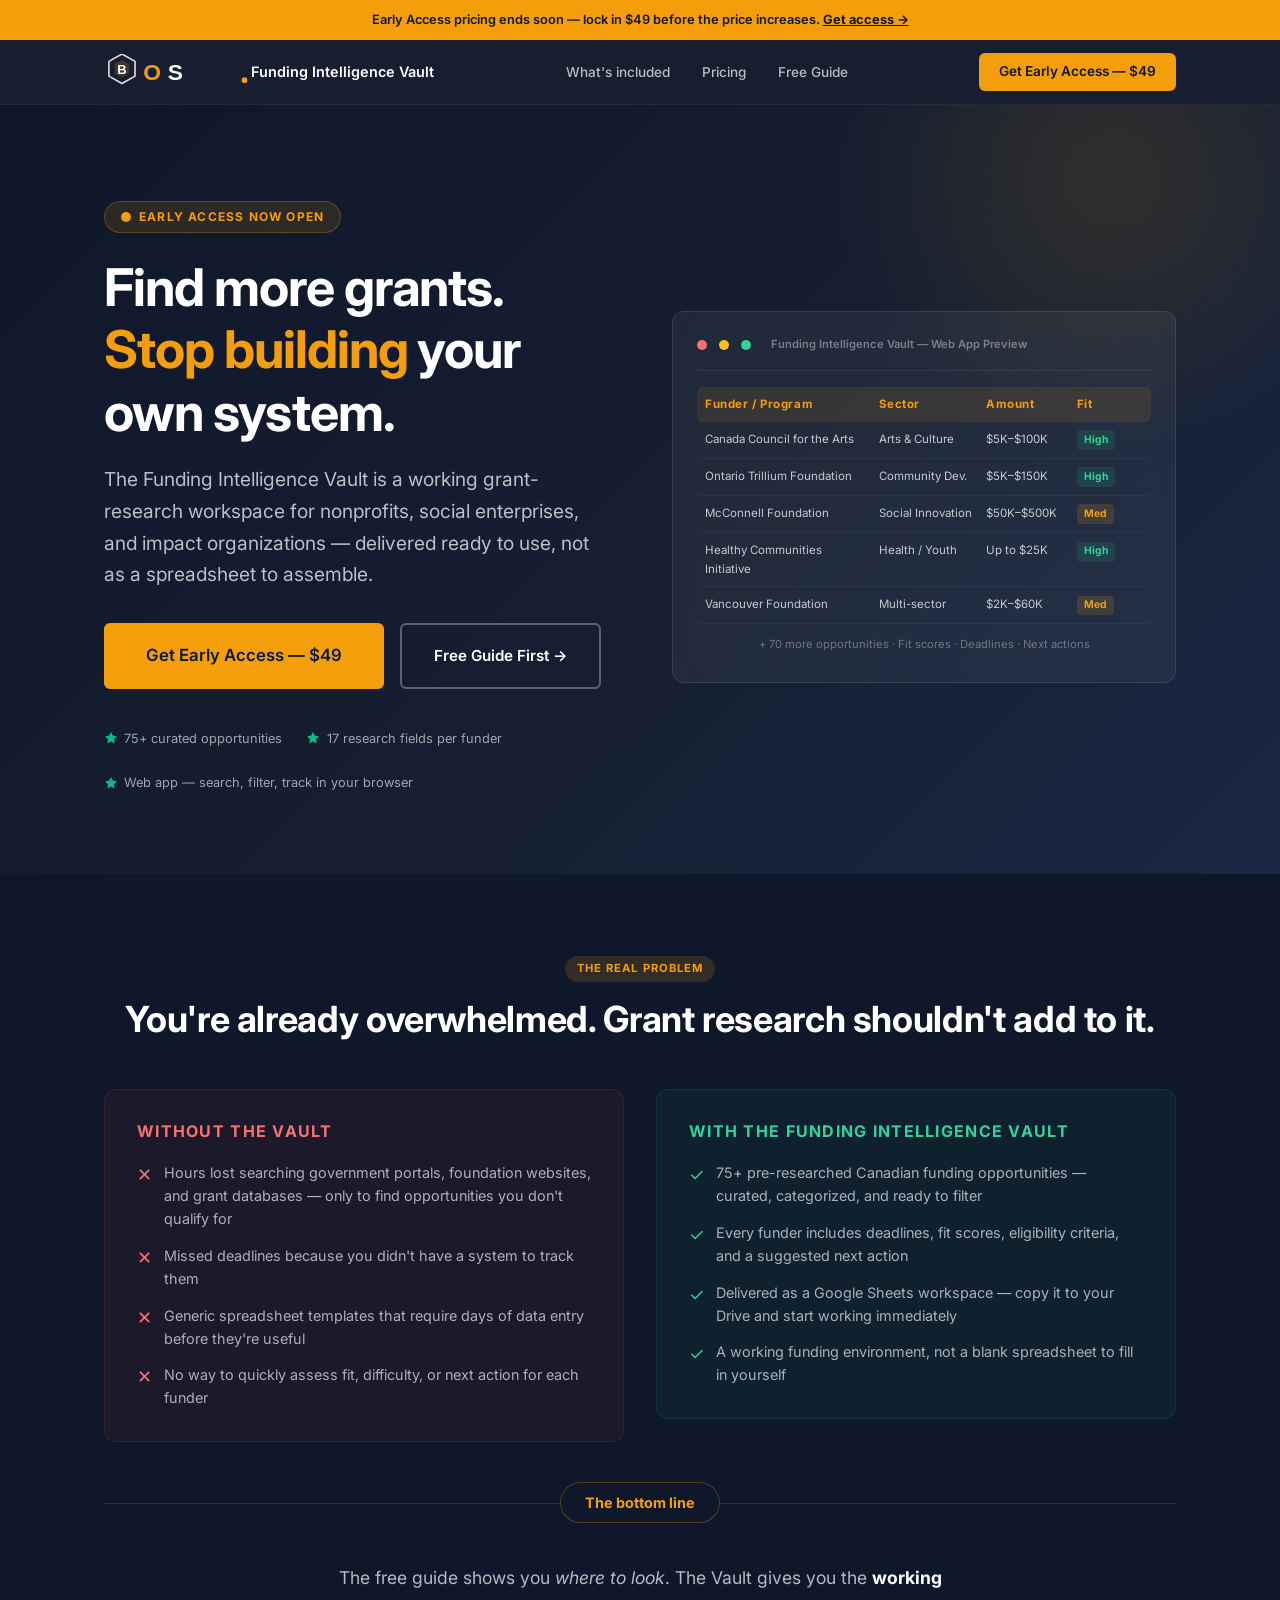
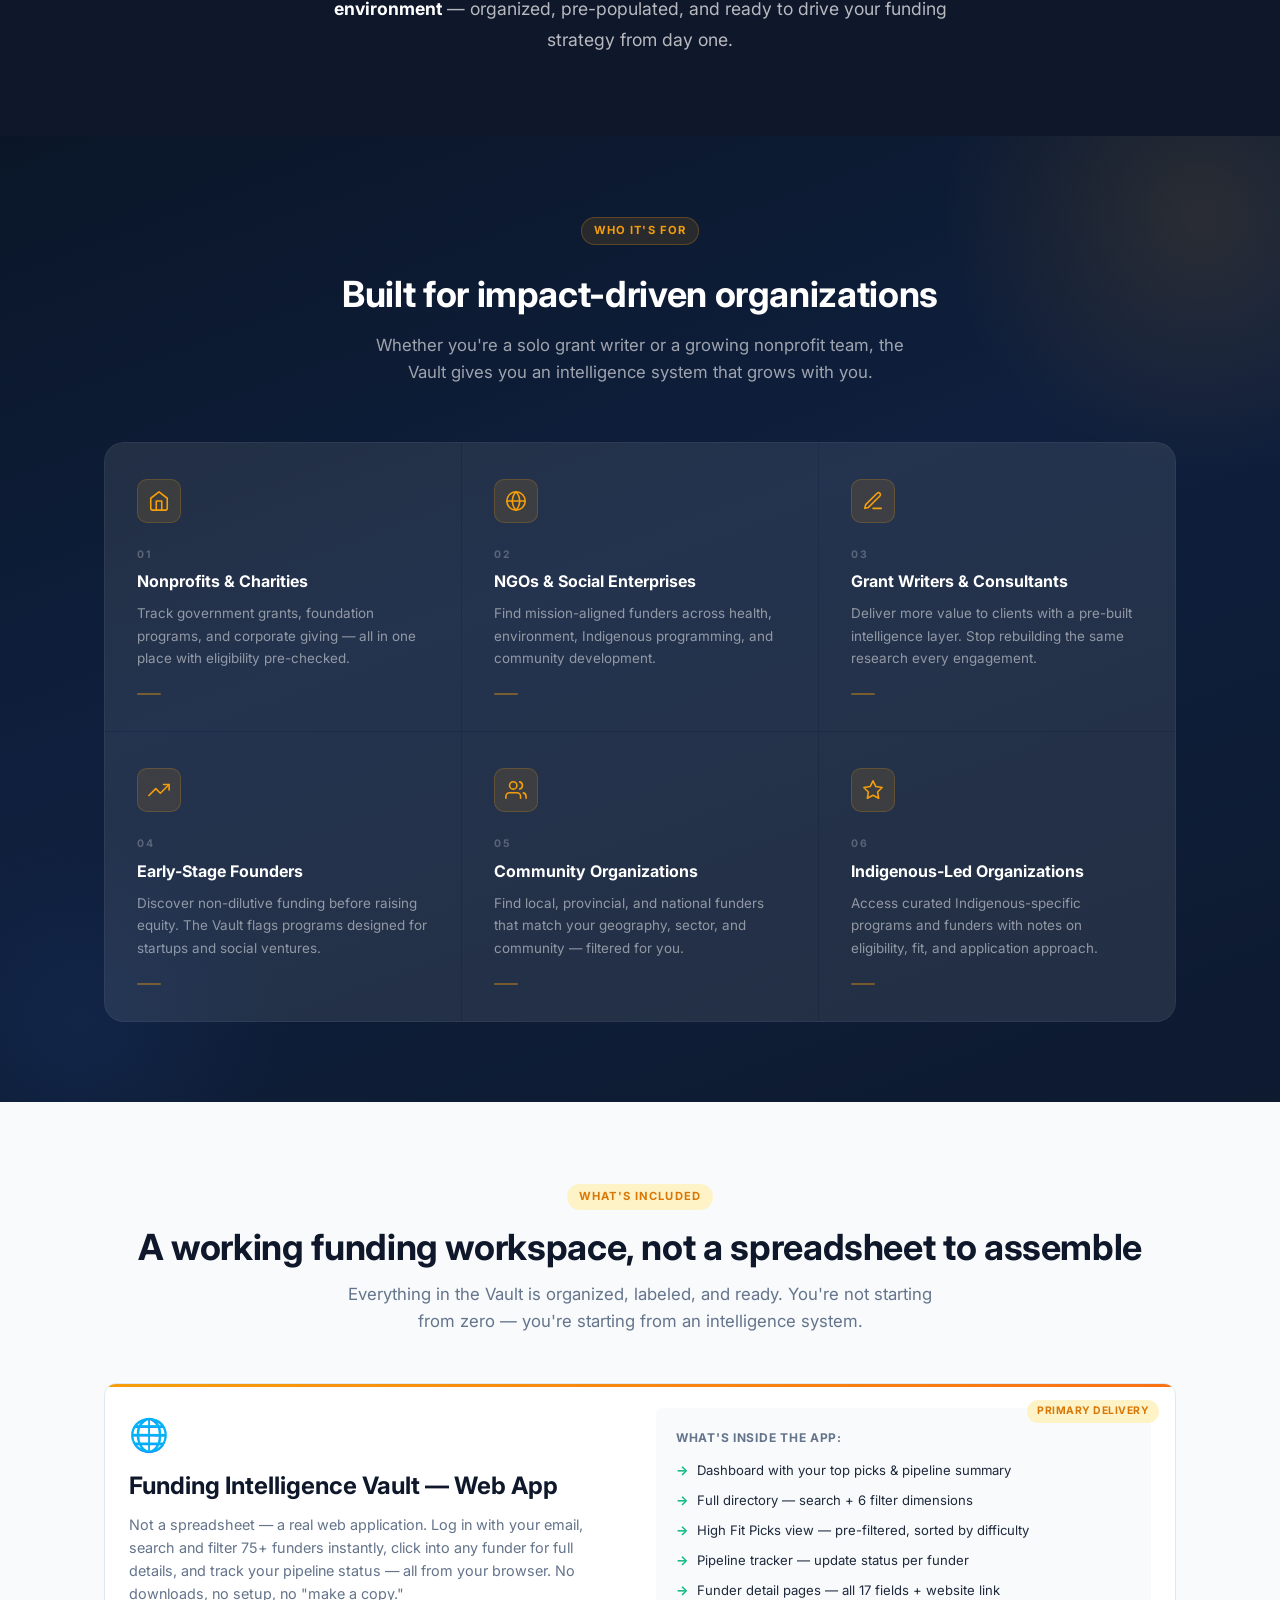
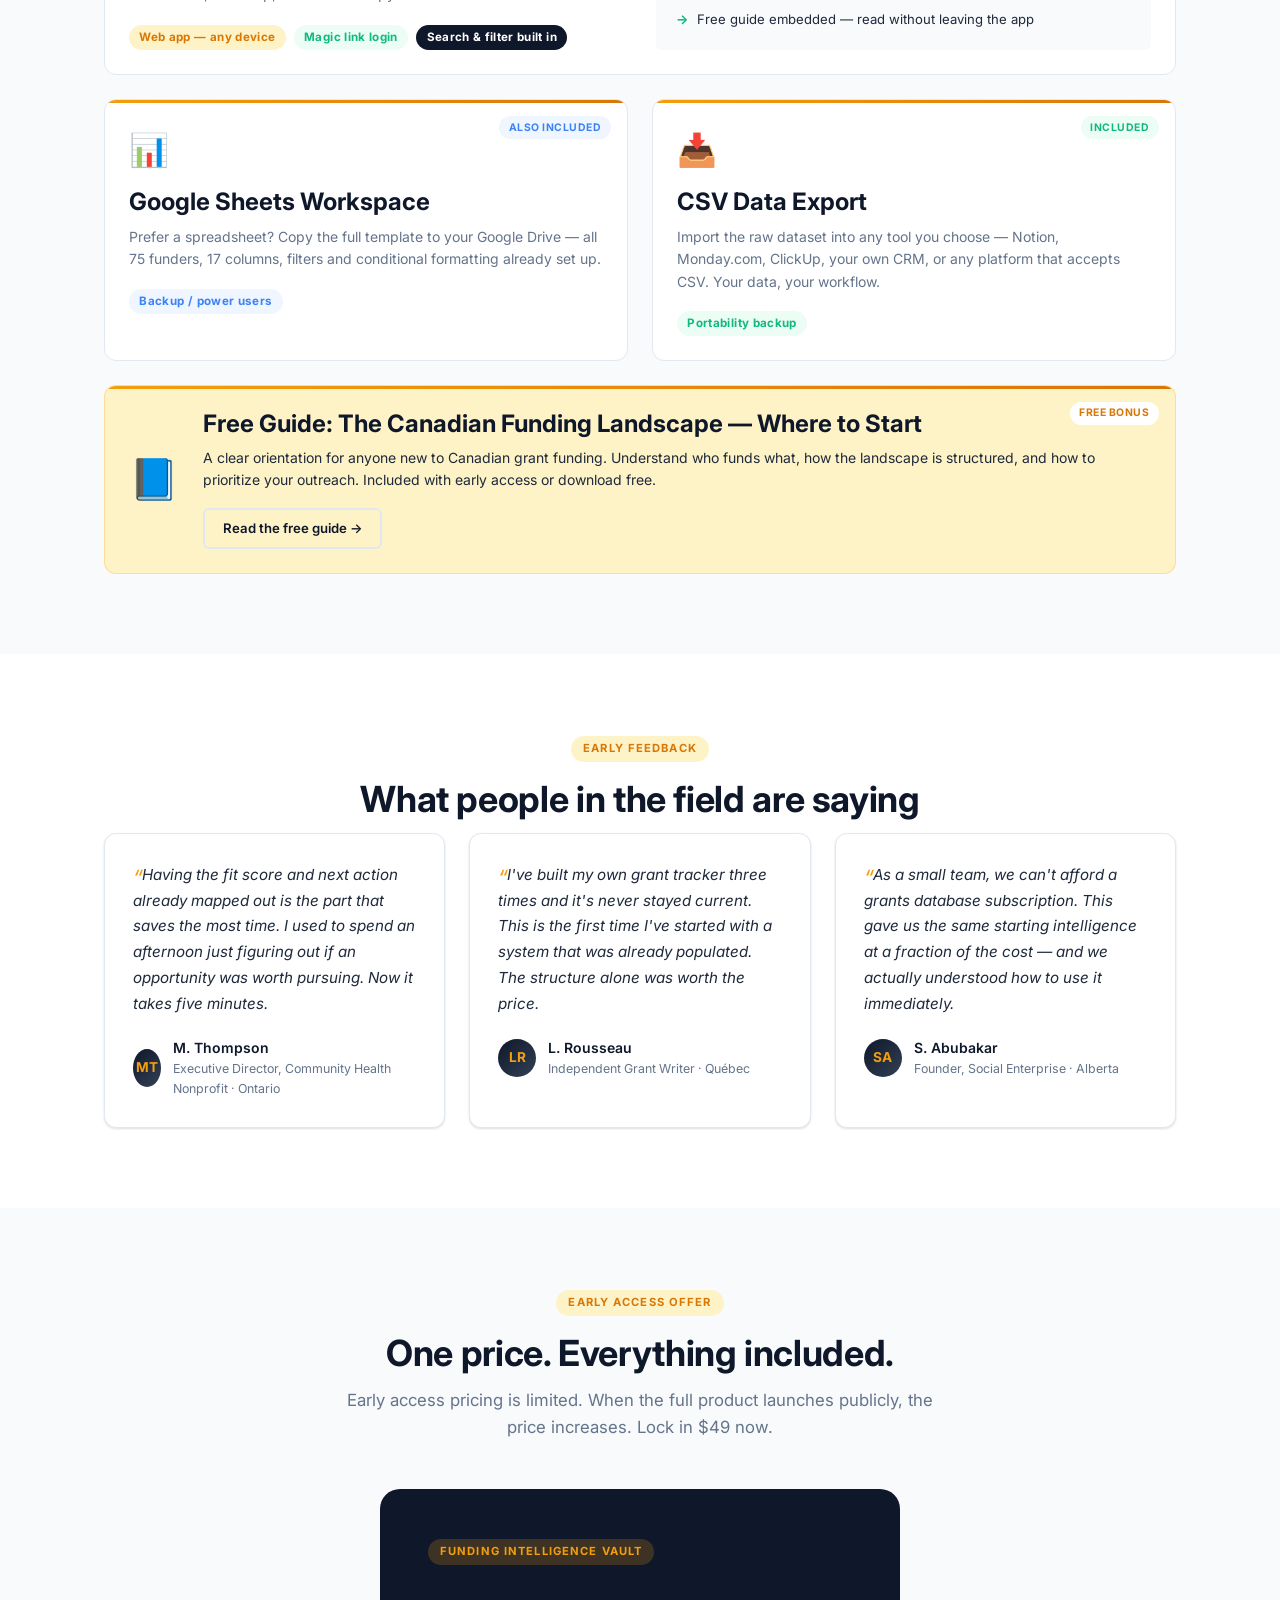
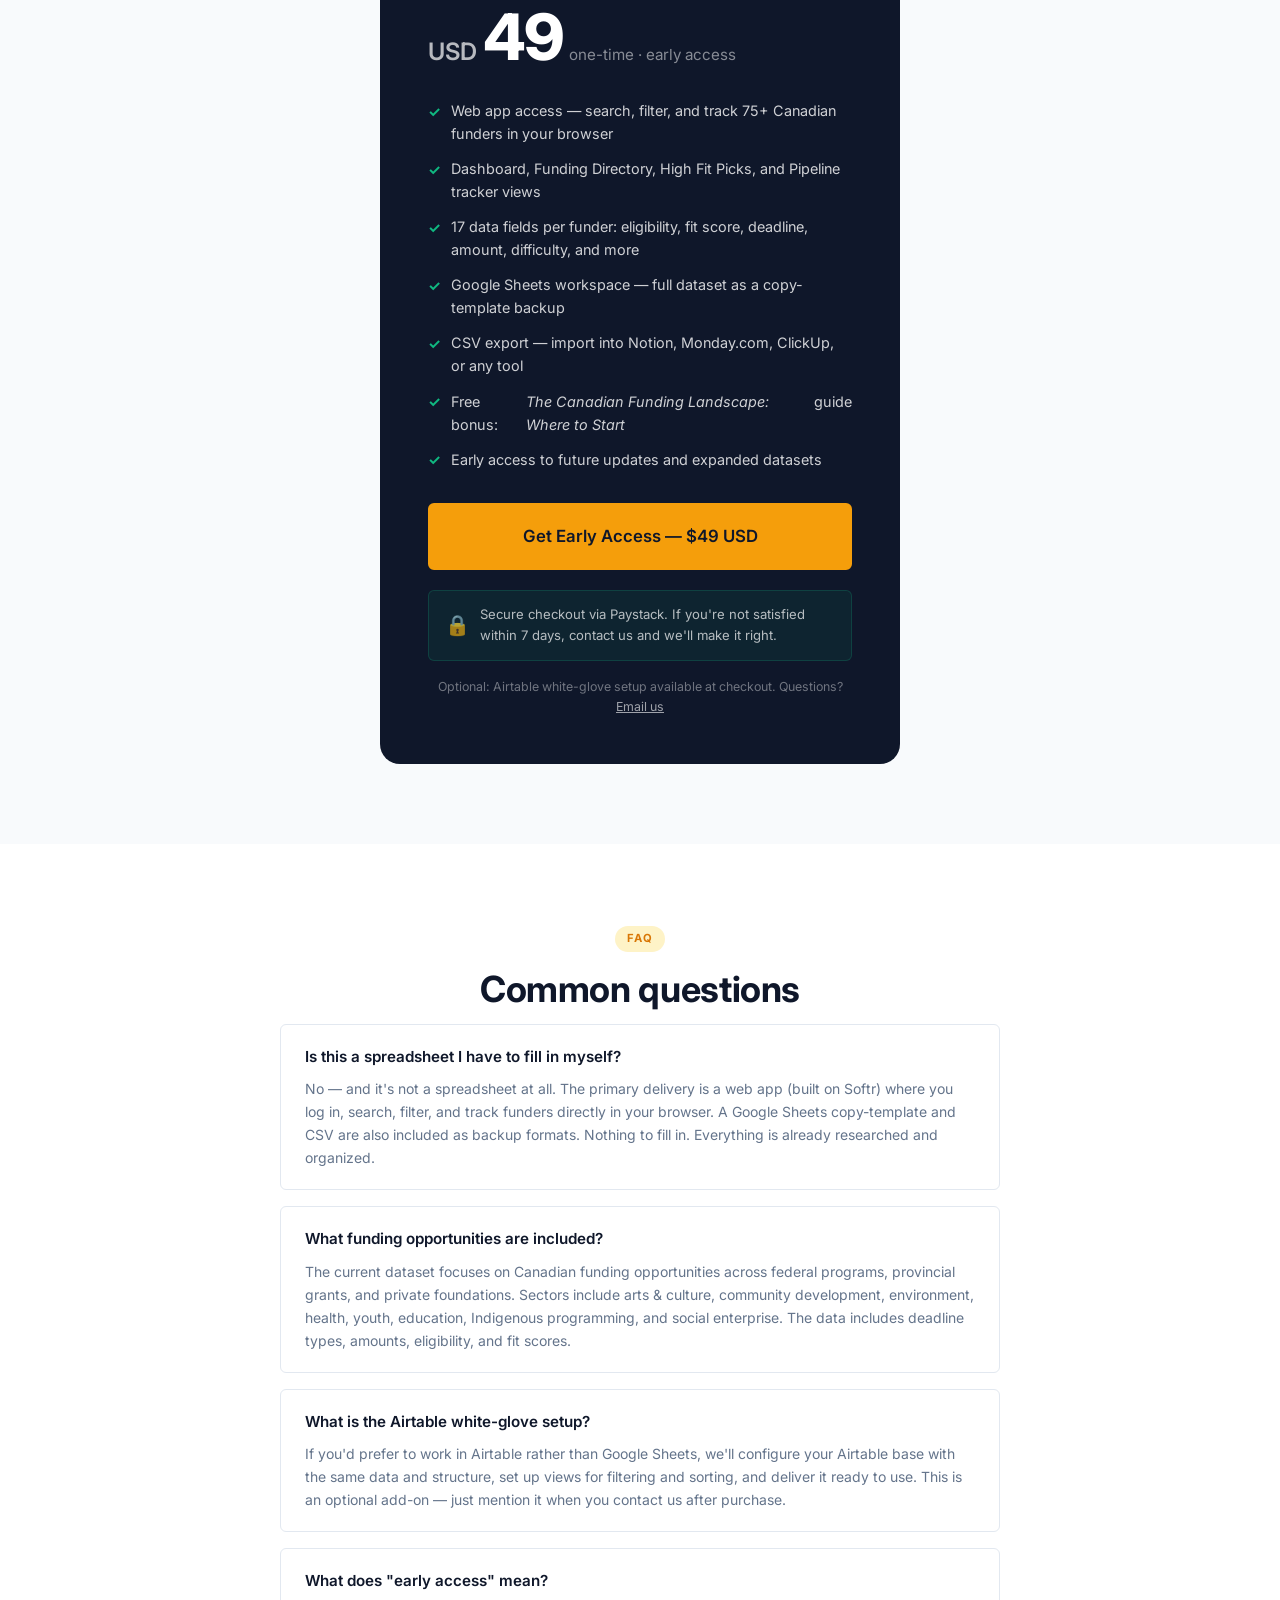
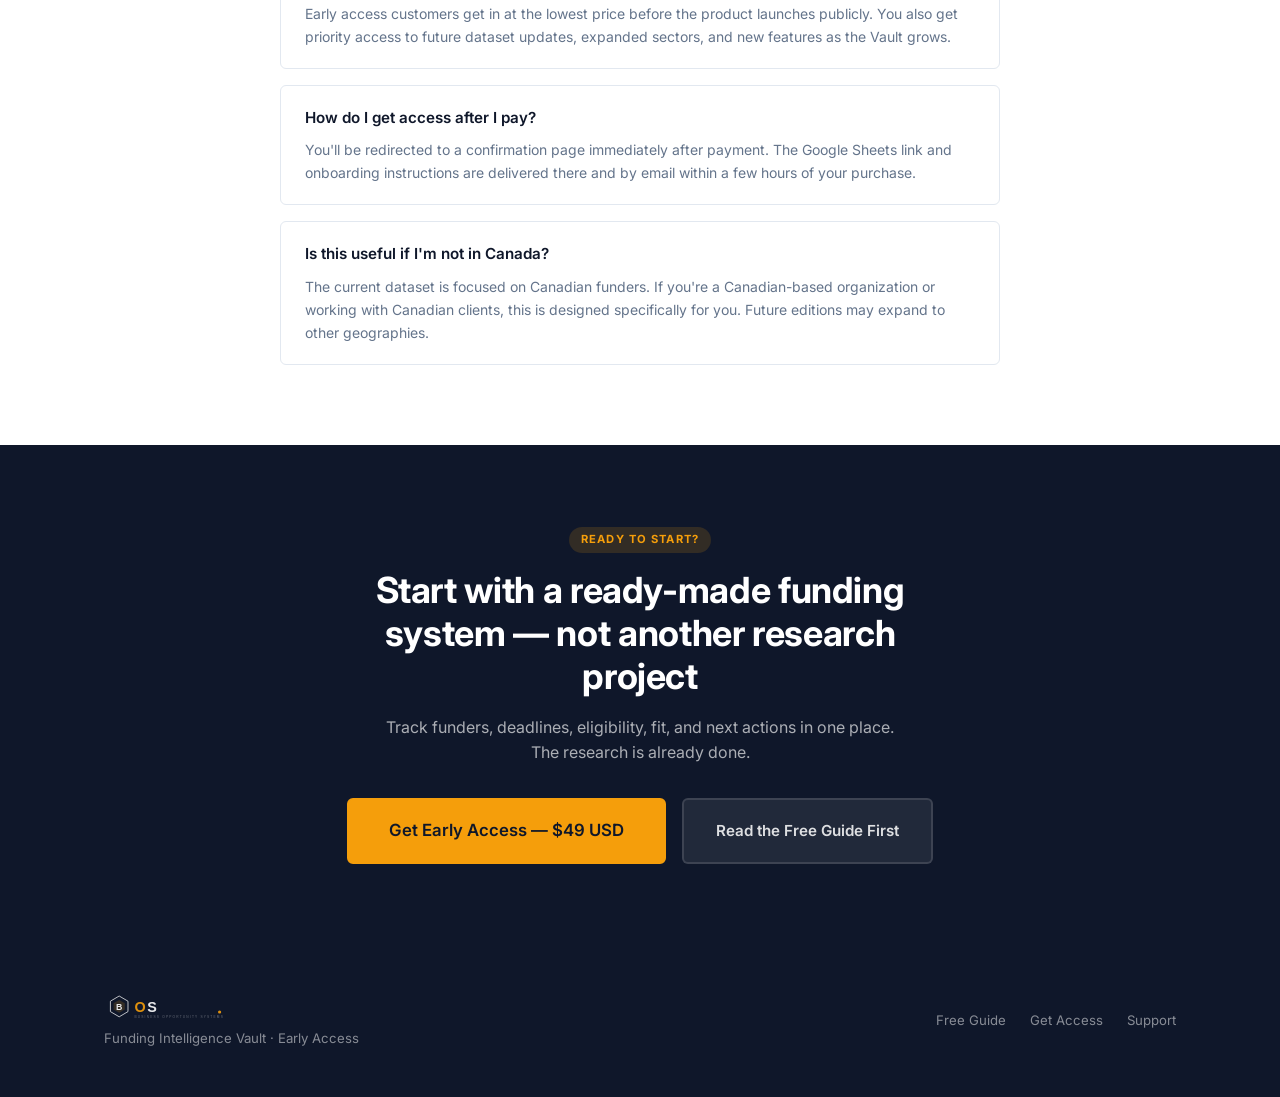
==== commit f8360ae5: "Deploy BOS Option 3 logo sitewide (hexagon monogram) - New nav-specific SVG: hex mark + BOS wordmark" ====
--- a/index.html
+++ b/index.html
@@ -22,7 +22,7 @@
 <nav class="nav">
   <div class="container nav-inner">
     <a href="index.html" class="nav-brand">
-      <span class="nav-brand-name">BOS | Business Opportunity Systems</span>
+      <img src="assets/logos/bos-logo-3-nav.svg" alt="BOS — Business Opportunity Systems" class="nav-logo">
       <span class="nav-product">Funding Intelligence Vault</span>
     </a>
     <ul class="nav-links">
@@ -487,7 +487,7 @@
 <footer class="footer">
   <div class="container footer-inner">
     <div>
-      <div class="footer-brand">BOS | Business Opportunity Systems</div>
+      <img src="assets/logos/bos-logo-3-white.svg" alt="BOS — Business Opportunity Systems" class="footer-logo">
       <div style="margin-top:.25rem;">Funding Intelligence Vault · Early Access</div>
     </div>
     <div class="footer-links">
--- a/assets/style.css
+++ b/assets/style.css
@@ -117,8 +117,12 @@
 }
 .nav-brand {
   display: flex;
-  flex-direction: column;
-  gap: 1px;
+  align-items: center;
+}
+.nav-logo {
+  height: 36px;
+  width: auto;
+  display: block;
 }
 .nav-brand-name {
   font-size: .65rem;
@@ -763,6 +767,7 @@
   gap: 1rem;
 }
 .footer-brand { color: rgba(255,255,255,.8); font-weight: 600; font-size: .9rem; }
+.footer-logo { height: 32px; width: auto; display: block; opacity: .9; }
 .footer-links { display: flex; gap: 1.5rem; }
 .footer-links a { color: rgba(255,255,255,.5); transition: color var(--transition); }
 .footer-links a:hover { color: rgba(255,255,255,.9); }
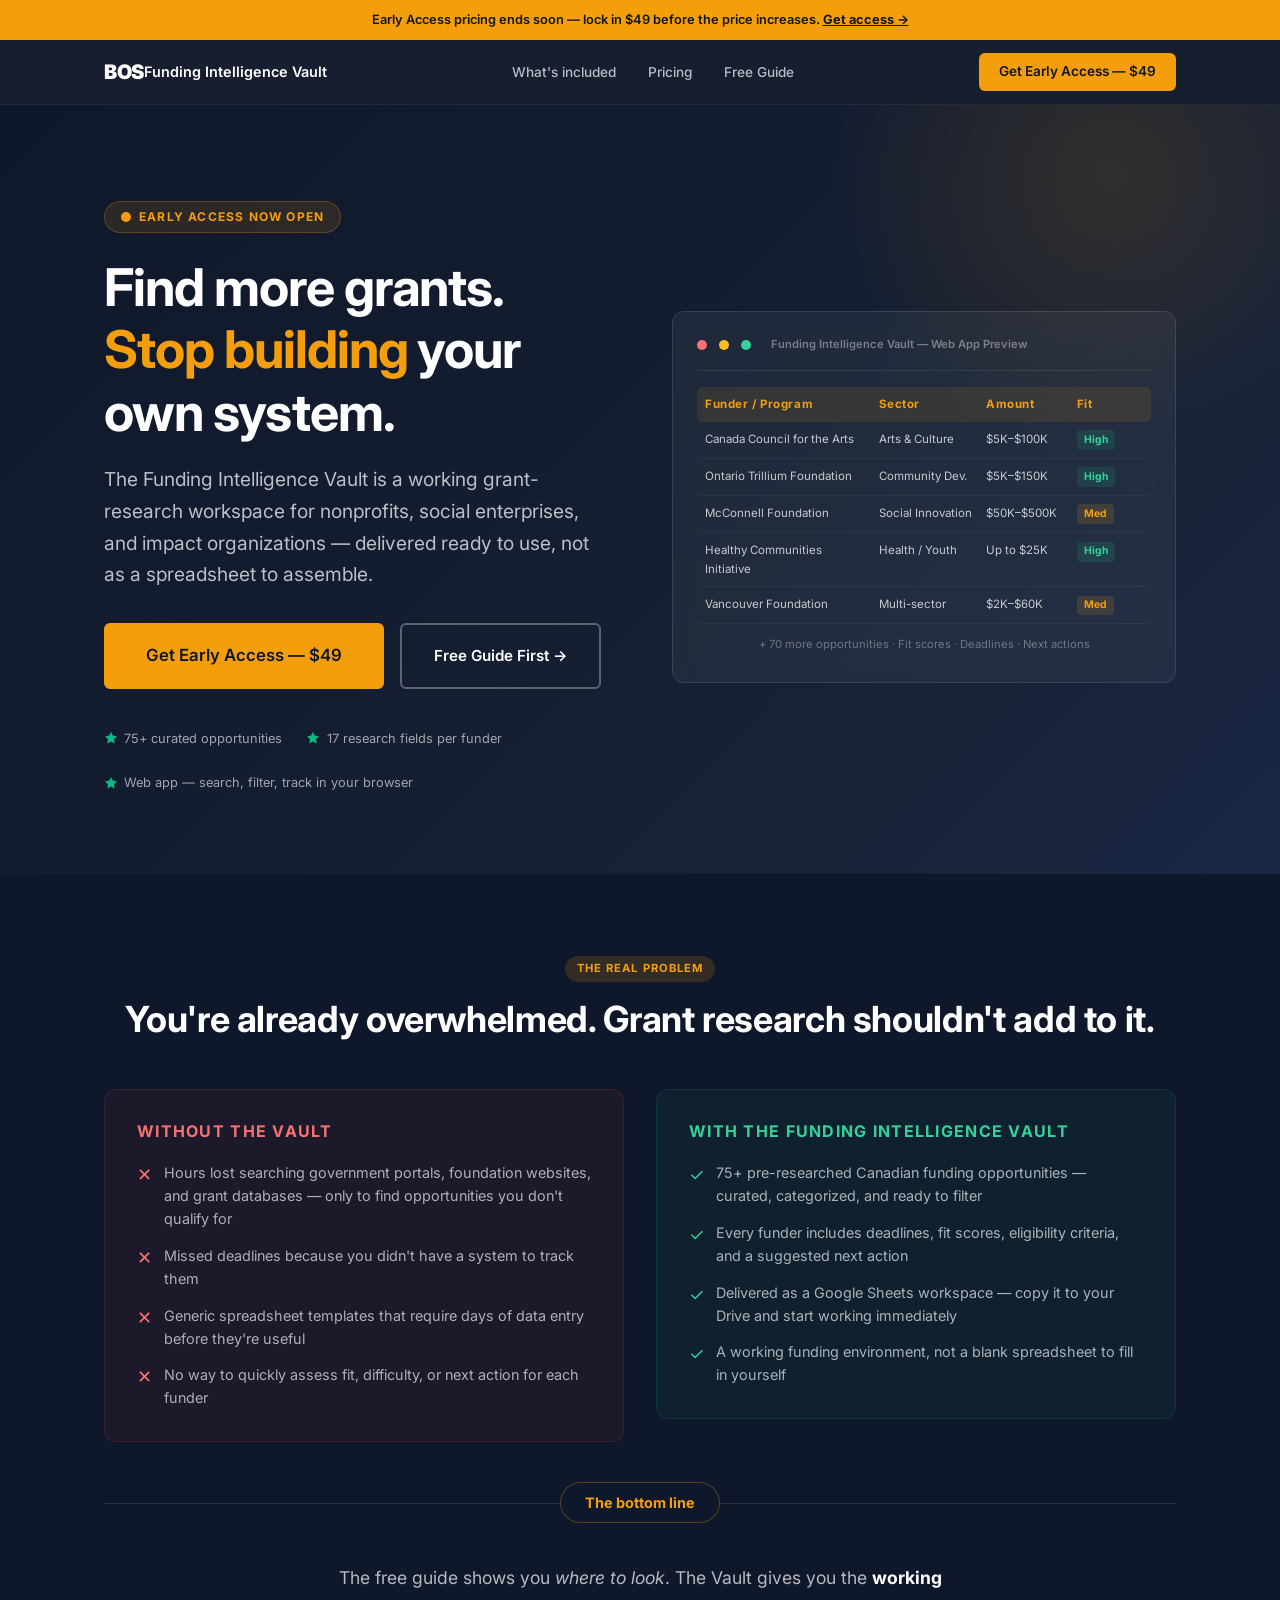
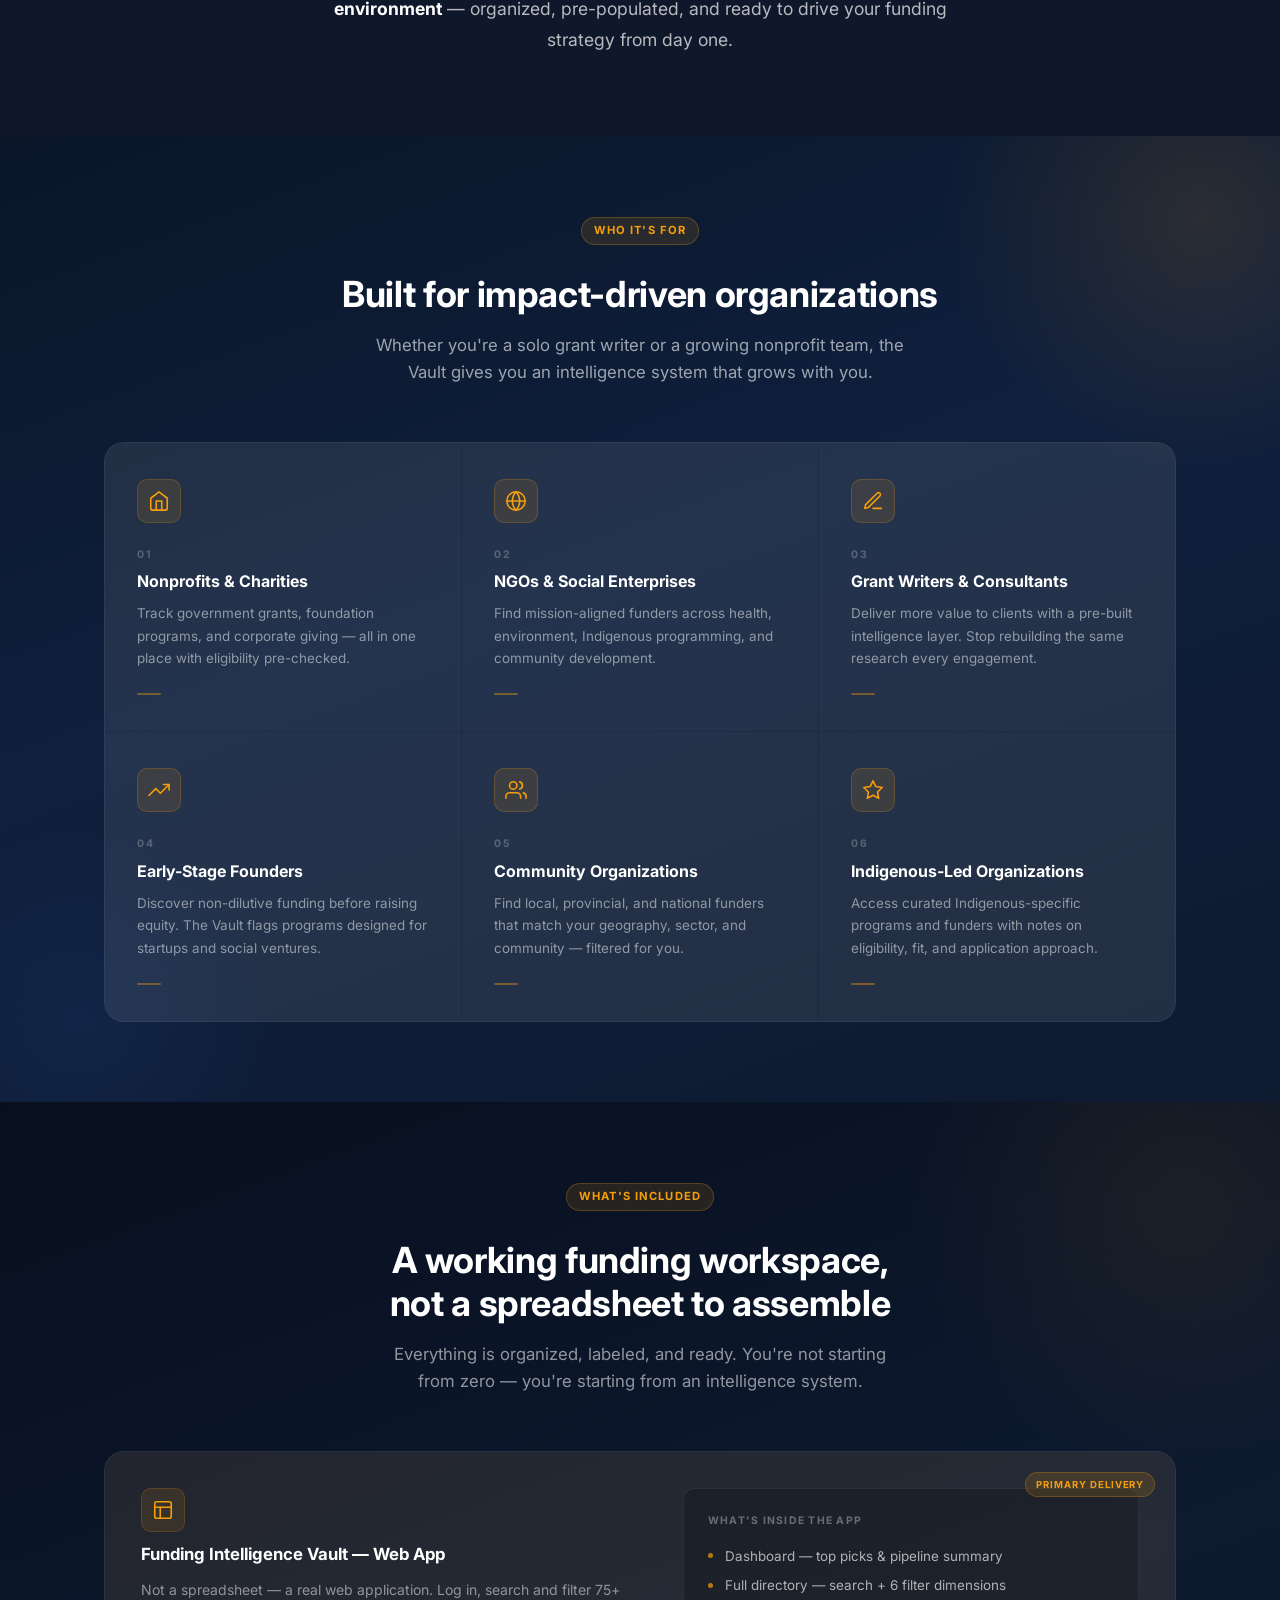
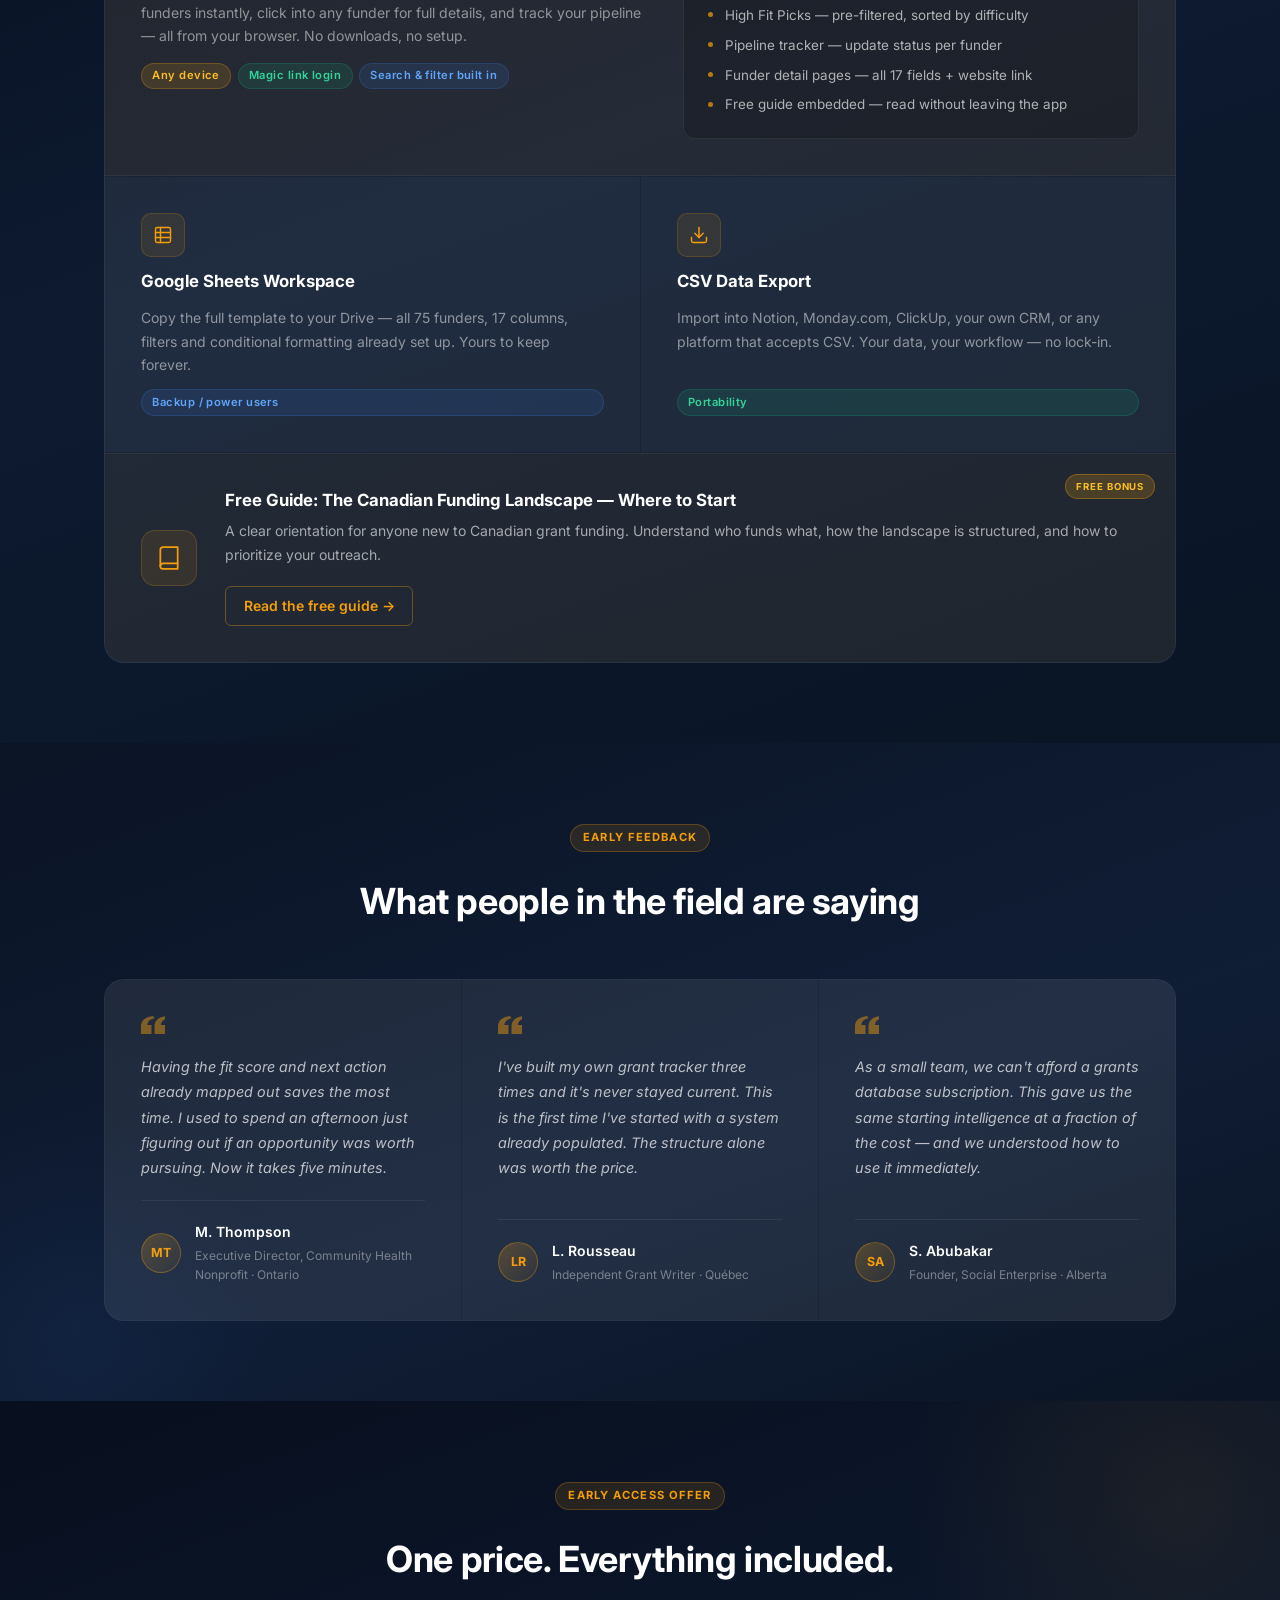
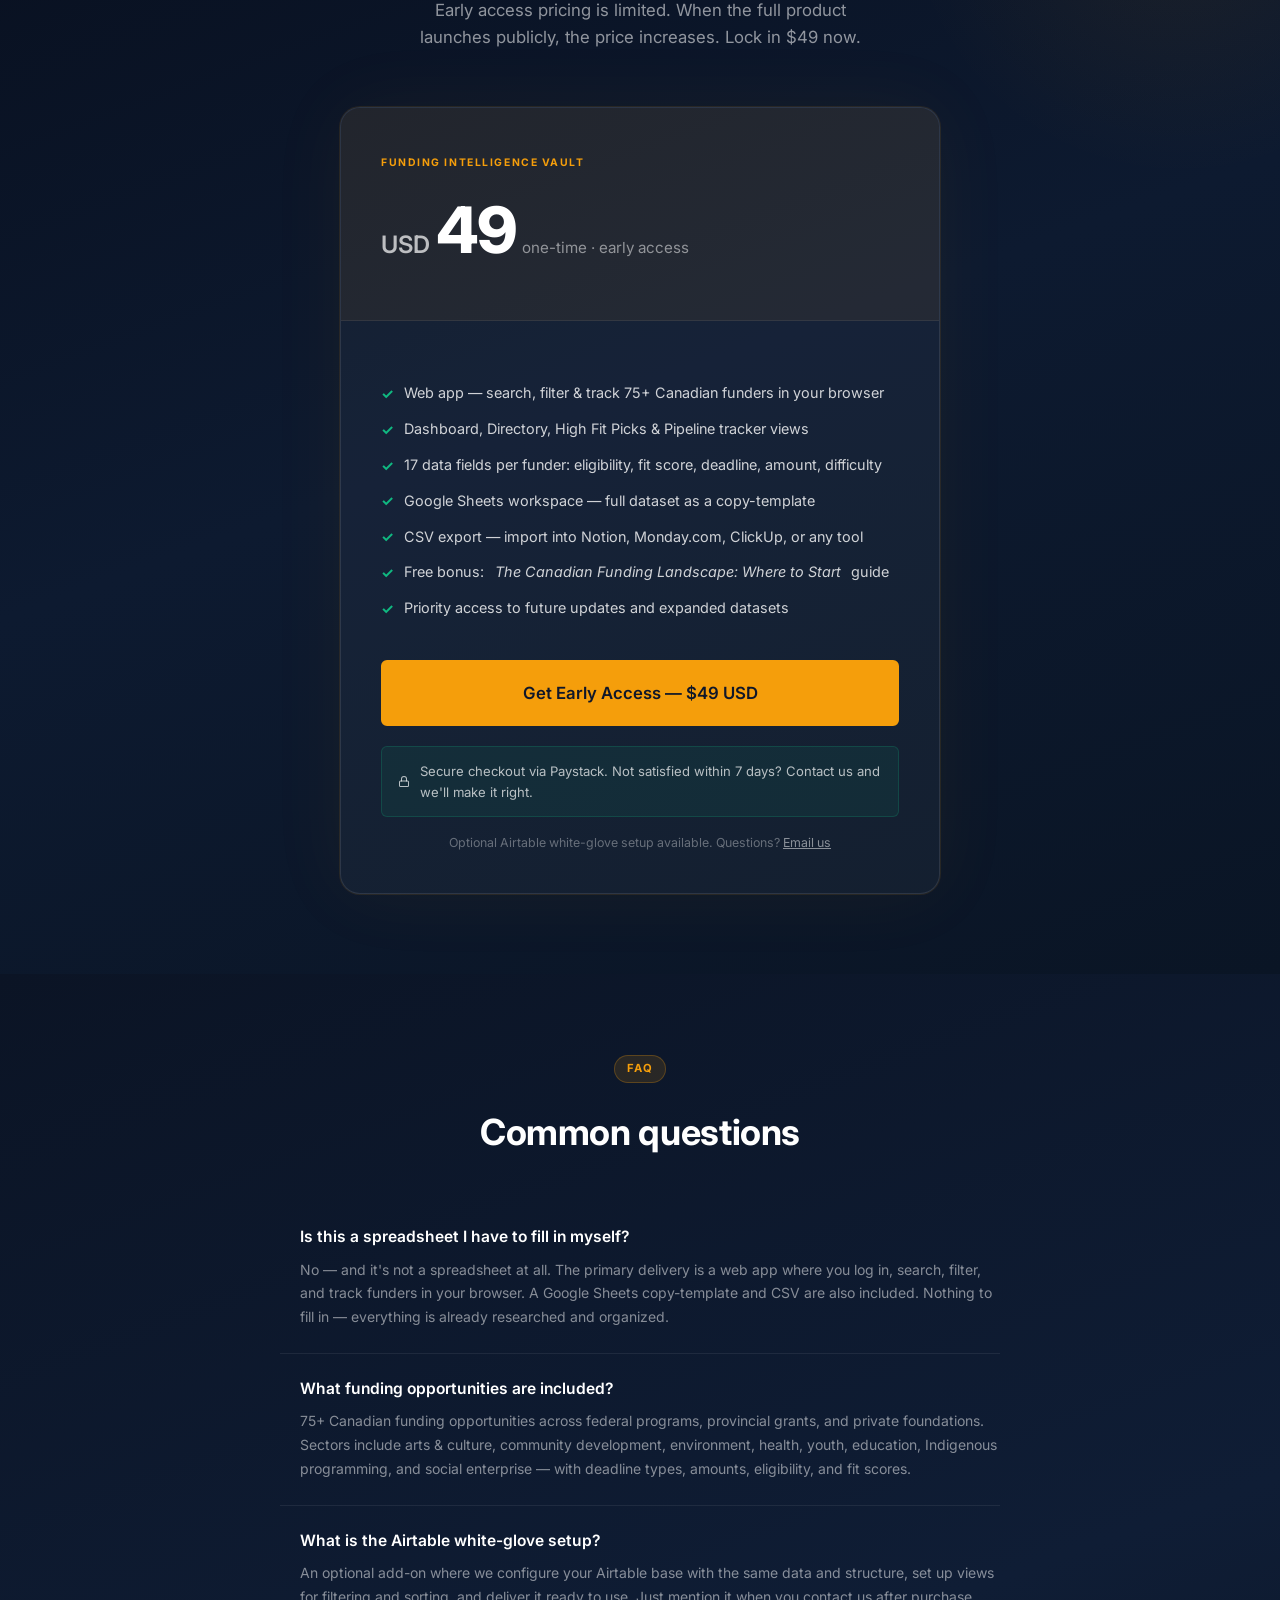
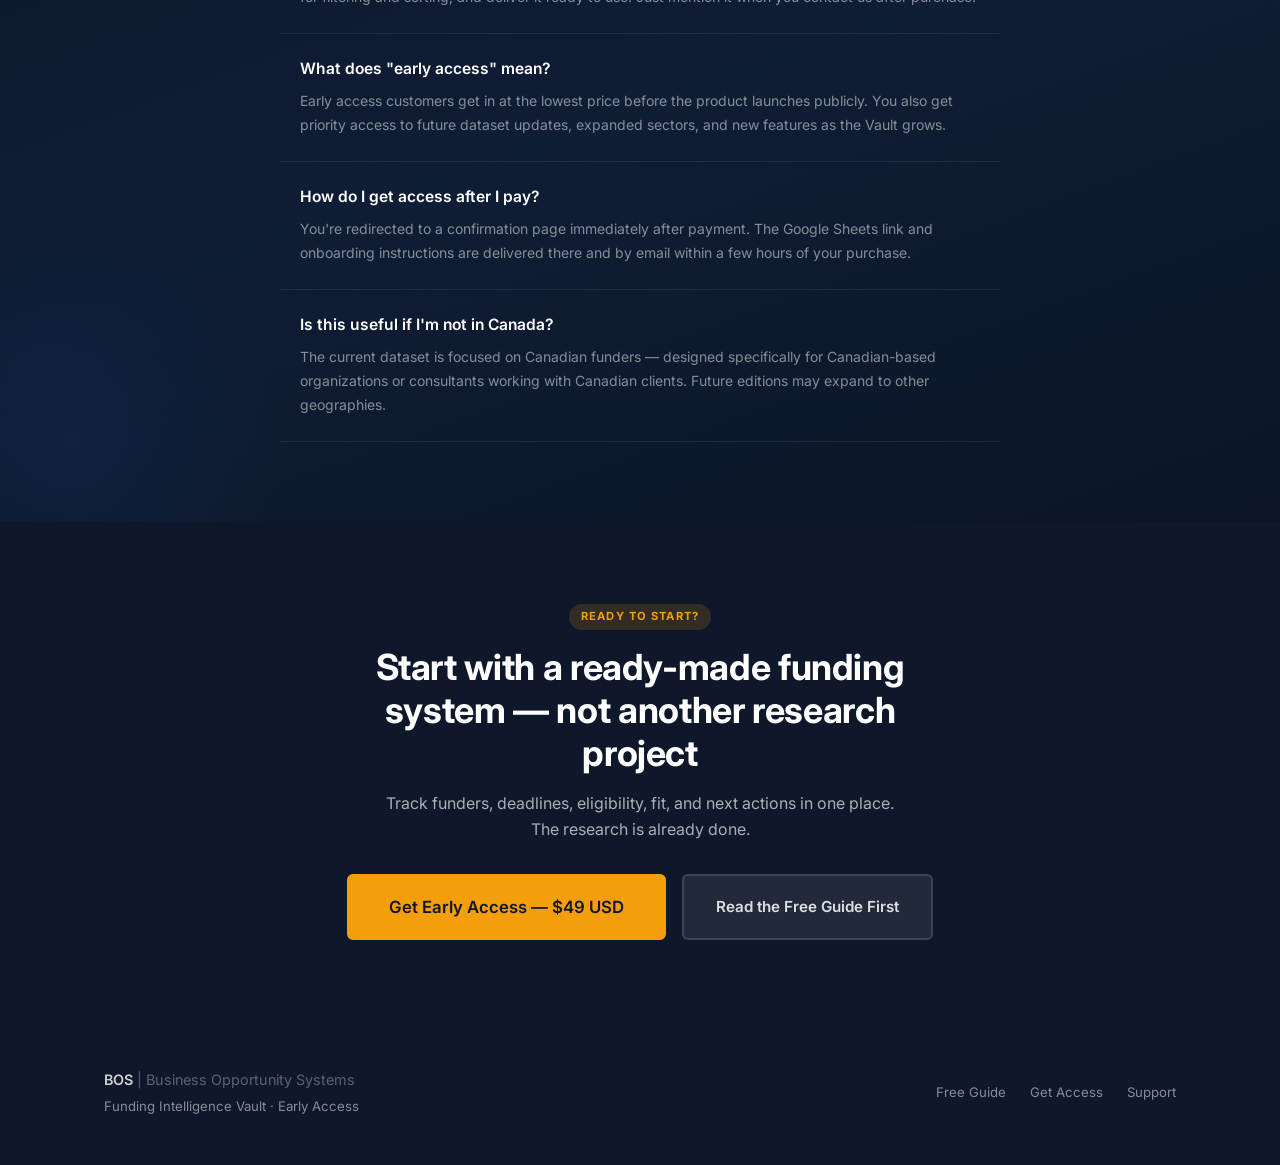
==== commit 171dbe9c: "Premium dark redesign — all white sections replaced - Revert nav/footer from SVG logo back to clean " ====
--- a/index.html
+++ b/index.html
@@ -22,7 +22,7 @@
 <nav class="nav">
   <div class="container nav-inner">
     <a href="index.html" class="nav-brand">
-      <img src="assets/logos/bos-logo-3-nav.svg" alt="BOS — Business Opportunity Systems" class="nav-logo">
+      <span class="nav-brand-name">BOS</span>
       <span class="nav-product">Funding Intelligence Vault</span>
     </a>
     <ul class="nav-links">
@@ -270,193 +270,206 @@
 </section>
 
 <!-- ── WHAT YOU GET ────────────────────────────────────────── -->
-<section class="section" id="what-you-get">
+<section class="section dark-section" id="what-you-get">
   <div class="container">
     <div class="text-center">
-      <div class="label">What's Included</div>
-      <h2 class="section-title">A working funding workspace, not a spreadsheet to assemble</h2>
-      <p class="section-intro">Everything in the Vault is organized, labeled, and ready. You're not starting from zero — you're starting from an intelligence system.</p>
-    </div>
-
-    <div class="grid-2" style="gap:1.5rem;">
-
-      <!-- Primary: Softr Web App -->
-      <div class="deliverable-card primary-card" style="grid-column:1/-1; display:grid; grid-template-columns:1fr 1fr; gap:2rem; align-items:center;">
-        <div>
-          <div class="deliverable-badge badge-primary-product">Primary Delivery</div>
-          <div style="font-size:2rem; margin-bottom:.75rem;">🌐</div>
-          <h3>Funding Intelligence Vault — Web App</h3>
-          <p style="margin:.75rem 0 1.25rem; font-size:.9rem;">Not a spreadsheet — a real web application. Log in with your email, search and filter 75+ funders instantly, click into any funder for full details, and track your pipeline status — all from your browser. No downloads, no setup, no "make a copy."</p>
-          <div style="display:flex; flex-wrap:wrap; gap:.5rem;">
-            <span class="pill pill-amber">Web app — any device</span>
-            <span class="pill pill-green">Magic link login</span>
-            <span class="pill pill-navy">Search & filter built in</span>
-          </div>
-        </div>
-        <div style="background:var(--bg); border-radius:var(--radius-sm); padding:1.25rem;">
-          <div style="font-size:.75rem; font-weight:700; color:var(--muted); letter-spacing:.06em; text-transform:uppercase; margin-bottom:.85rem;">What's inside the app:</div>
-          <div style="display:flex; flex-direction:column; gap:.55rem;">
-            <div style="font-size:.82rem; color:var(--navy-mid); display:flex; align-items:center; gap:.5rem;"><span style="color:var(--green); font-weight:700;">→</span> Dashboard with your top picks & pipeline summary</div>
-            <div style="font-size:.82rem; color:var(--navy-mid); display:flex; align-items:center; gap:.5rem;"><span style="color:var(--green); font-weight:700;">→</span> Full directory — search + 6 filter dimensions</div>
-            <div style="font-size:.82rem; color:var(--navy-mid); display:flex; align-items:center; gap:.5rem;"><span style="color:var(--green); font-weight:700;">→</span> High Fit Picks view — pre-filtered, sorted by difficulty</div>
-            <div style="font-size:.82rem; color:var(--navy-mid); display:flex; align-items:center; gap:.5rem;"><span style="color:var(--green); font-weight:700;">→</span> Pipeline tracker — update status per funder</div>
-            <div style="font-size:.82rem; color:var(--navy-mid); display:flex; align-items:center; gap:.5rem;"><span style="color:var(--green); font-weight:700;">→</span> Funder detail pages — all 17 fields + website link</div>
-            <div style="font-size:.82rem; color:var(--navy-mid); display:flex; align-items:center; gap:.5rem;"><span style="color:var(--green); font-weight:700;">→</span> Free guide embedded — read without leaving the app</div>
-          </div>
-        </div>
-      </div>
-
-      <!-- Google Sheets -->
-      <div class="deliverable-card">
-        <div class="deliverable-badge badge-option">Also Included</div>
-        <div style="font-size:2rem; margin-bottom:.75rem;">📊</div>
-        <h3>Google Sheets Workspace</h3>
-        <p style="margin:.6rem 0 1rem; font-size:.875rem;">Prefer a spreadsheet? Copy the full template to your Google Drive — all 75 funders, 17 columns, filters and conditional formatting already set up.</p>
-        <span class="pill pill-blue">Backup / power users</span>
-      </div>
-
-      <!-- CSV -->
-      <div class="deliverable-card">
-        <div class="deliverable-badge badge-bonus">Included</div>
-        <div style="font-size:2rem; margin-bottom:.75rem;">📥</div>
-        <h3>CSV Data Export</h3>
-        <p style="margin:.6rem 0 1rem; font-size:.875rem;">Import the raw dataset into any tool you choose — Notion, Monday.com, ClickUp, your own CRM, or any platform that accepts CSV. Your data, your workflow.</p>
-        <span class="pill pill-green">Portability backup</span>
-      </div>
-
-      <!-- Free guide teaser -->
-      <div class="deliverable-card" style="grid-column:1/-1; background:var(--amber-lt); border-color:rgba(245,158,11,.25);">
-        <div class="deliverable-badge" style="background:#fff; color:var(--amber-dk);">Free Bonus</div>
-        <div style="display:grid; grid-template-columns:auto 1fr; gap:1.5rem; align-items:center;">
-          <div style="font-size:2.5rem;">📘</div>
+      <div class="label label-light">What's Included</div>
+      <h2 class="section-title text-white" style="margin-top:.75rem;">A working funding workspace,<br>not a spreadsheet to assemble</h2>
+      <p class="section-intro" style="color:rgba(255,255,255,.55); max-width:520px; margin:1rem auto 0;">Everything is organized, labeled, and ready. You're not starting from zero — you're starting from an intelligence system.</p>
+    </div>
+
+    <div class="vault-grid">
+
+      <div class="vault-card vault-card--primary">
+        <div class="vault-card-badge">Primary Delivery</div>
+        <div class="vault-card-inner">
+          <div class="vault-card-left">
+            <div class="vault-icon-wrap">
+              <svg width="22" height="22" viewBox="0 0 24 24" fill="none" stroke="currentColor" stroke-width="1.75" stroke-linecap="round" stroke-linejoin="round"><rect x="3" y="3" width="18" height="18" rx="2"/><path d="M3 9h18"/><path d="M9 21V9"/></svg>
+            </div>
+            <h3 class="vault-card-title">Funding Intelligence Vault — Web App</h3>
+            <p class="vault-card-desc">Not a spreadsheet — a real web application. Log in, search and filter 75+ funders instantly, click into any funder for full details, and track your pipeline — all from your browser. No downloads, no setup.</p>
+            <div class="vault-pills">
+              <span class="vpill vpill-amber">Any device</span>
+              <span class="vpill vpill-green">Magic link login</span>
+              <span class="vpill vpill-blue">Search &amp; filter built in</span>
+            </div>
+          </div>
+          <div class="vault-card-right">
+            <div class="vault-feature-list-label">What's inside the app</div>
+            <ul class="vault-feature-list">
+              <li>Dashboard — top picks &amp; pipeline summary</li>
+              <li>Full directory — search + 6 filter dimensions</li>
+              <li>High Fit Picks — pre-filtered, sorted by difficulty</li>
+              <li>Pipeline tracker — update status per funder</li>
+              <li>Funder detail pages — all 17 fields + website link</li>
+              <li>Free guide embedded — read without leaving the app</li>
+            </ul>
+          </div>
+        </div>
+      </div>
+
+      <div class="vault-card">
+        <div class="vault-icon-wrap">
+          <svg width="20" height="20" viewBox="0 0 24 24" fill="none" stroke="currentColor" stroke-width="1.75" stroke-linecap="round" stroke-linejoin="round"><rect x="3" y="3" width="18" height="18" rx="2"/><path d="M3 9h18M3 15h18M9 3v18"/></svg>
+        </div>
+        <h4 class="vault-card-title">Google Sheets Workspace</h4>
+        <p class="vault-card-desc">Copy the full template to your Drive — all 75 funders, 17 columns, filters and conditional formatting already set up. Yours to keep forever.</p>
+        <span class="vpill vpill-blue" style="margin-top:auto;">Backup / power users</span>
+      </div>
+
+      <div class="vault-card">
+        <div class="vault-icon-wrap">
+          <svg width="20" height="20" viewBox="0 0 24 24" fill="none" stroke="currentColor" stroke-width="1.75" stroke-linecap="round" stroke-linejoin="round"><path d="M21 15v4a2 2 0 0 1-2 2H5a2 2 0 0 1-2-2v-4"/><polyline points="7 10 12 15 17 10"/><line x1="12" y1="15" x2="12" y2="3"/></svg>
+        </div>
+        <h4 class="vault-card-title">CSV Data Export</h4>
+        <p class="vault-card-desc">Import into Notion, Monday.com, ClickUp, your own CRM, or any platform that accepts CSV. Your data, your workflow — no lock-in.</p>
+        <span class="vpill vpill-green" style="margin-top:auto;">Portability</span>
+      </div>
+
+      <div class="vault-card vault-card--bonus">
+        <div class="vault-card-badge vault-card-badge--gold">Free Bonus</div>
+        <div style="display:grid; grid-template-columns:auto 1fr; gap:1.75rem; align-items:center;">
+          <div class="vault-icon-wrap vault-icon-wrap--lg">
+            <svg width="26" height="26" viewBox="0 0 24 24" fill="none" stroke="currentColor" stroke-width="1.6" stroke-linecap="round" stroke-linejoin="round"><path d="M4 19.5A2.5 2.5 0 0 1 6.5 17H20"/><path d="M6.5 2H20v20H6.5A2.5 2.5 0 0 1 4 19.5v-15A2.5 2.5 0 0 1 6.5 2z"/></svg>
+          </div>
           <div>
-            <h3 style="color:var(--navy);">Free Guide: The Canadian Funding Landscape — Where to Start</h3>
-            <p style="margin:.5rem 0 1rem; font-size:.875rem; color:var(--navy-mid);">A clear orientation for anyone new to Canadian grant funding. Understand who funds what, how the landscape is structured, and how to prioritize your outreach. Included with early access or download free.</p>
-            <a href="guide.html" class="btn btn-secondary btn-sm">Read the free guide →</a>
-          </div>
-        </div>
-      </div>
+            <h4 class="vault-card-title" style="color:#fff;">Free Guide: The Canadian Funding Landscape — Where to Start</h4>
+            <p class="vault-card-desc" style="color:rgba(255,255,255,.6); margin:.5rem 0 1.25rem;">A clear orientation for anyone new to Canadian grant funding. Understand who funds what, how the landscape is structured, and how to prioritize your outreach.</p>
+            <a href="guide.html" class="btn btn-ghost-amber btn-sm">Read the free guide →</a>
+          </div>
+        </div>
+      </div>
+
     </div>
   </div>
 </section>
 
 <!-- ── TESTIMONIALS ───────────────────────────────────────── -->
-<section class="section" style="background:#fff;">
+<section class="section dark-section-alt">
   <div class="container">
     <div class="text-center">
-      <div class="label">Early Feedback</div>
-      <h2 class="section-title">What people in the field are saying</h2>
-    </div>
-    <div class="grid-3">
-      <div class="testimonial-card">
-        <div class="testimonial-quote">Having the fit score and next action already mapped out is the part that saves the most time. I used to spend an afternoon just figuring out if an opportunity was worth pursuing. Now it takes five minutes.</div>
-        <div class="testimonial-author">
-          <div class="author-avatar">MT</div>
+      <div class="label label-light">Early Feedback</div>
+      <h2 class="section-title text-white" style="margin-top:.75rem;">What people in the field are saying</h2>
+    </div>
+    <div class="tcard-grid">
+
+      <div class="tcard">
+        <svg class="tcard-icon" viewBox="0 0 40 30" fill="currentColor"><path d="M0 30V18C0 7.5 6.75 1.5 20.25 0L22.5 3.75C15 5.25 11.25 9 10.5 15H17.5V30H0zm22.5 0V18C22.5 7.5 29.25 1.5 42.75 0L45 3.75c-7.5 1.5-11.25 5.25-12 11.25H40V30H22.5z"/></svg>
+        <p class="tcard-quote">Having the fit score and next action already mapped out saves the most time. I used to spend an afternoon just figuring out if an opportunity was worth pursuing. Now it takes five minutes.</p>
+        <div class="tcard-author">
+          <div class="tcard-avatar">MT</div>
           <div>
-            <div class="author-name">M. Thompson</div>
-            <div class="author-title">Executive Director, Community Health Nonprofit · Ontario</div>
-          </div>
-        </div>
-      </div>
-      <div class="testimonial-card">
-        <div class="testimonial-quote">I've built my own grant tracker three times and it's never stayed current. This is the first time I've started with a system that was already populated. The structure alone was worth the price.</div>
-        <div class="testimonial-author">
-          <div class="author-avatar">LR</div>
+            <div class="tcard-name">M. Thompson</div>
+            <div class="tcard-role">Executive Director, Community Health Nonprofit · Ontario</div>
+          </div>
+        </div>
+      </div>
+
+      <div class="tcard">
+        <svg class="tcard-icon" viewBox="0 0 40 30" fill="currentColor"><path d="M0 30V18C0 7.5 6.75 1.5 20.25 0L22.5 3.75C15 5.25 11.25 9 10.5 15H17.5V30H0zm22.5 0V18C22.5 7.5 29.25 1.5 42.75 0L45 3.75c-7.5 1.5-11.25 5.25-12 11.25H40V30H22.5z"/></svg>
+        <p class="tcard-quote">I've built my own grant tracker three times and it's never stayed current. This is the first time I've started with a system already populated. The structure alone was worth the price.</p>
+        <div class="tcard-author">
+          <div class="tcard-avatar">LR</div>
           <div>
-            <div class="author-name">L. Rousseau</div>
-            <div class="author-title">Independent Grant Writer · Québec</div>
-          </div>
-        </div>
-      </div>
-      <div class="testimonial-card">
-        <div class="testimonial-quote">As a small team, we can't afford a grants database subscription. This gave us the same starting intelligence at a fraction of the cost — and we actually understood how to use it immediately.</div>
-        <div class="testimonial-author">
-          <div class="author-avatar">SA</div>
+            <div class="tcard-name">L. Rousseau</div>
+            <div class="tcard-role">Independent Grant Writer · Québec</div>
+          </div>
+        </div>
+      </div>
+
+      <div class="tcard">
+        <svg class="tcard-icon" viewBox="0 0 40 30" fill="currentColor"><path d="M0 30V18C0 7.5 6.75 1.5 20.25 0L22.5 3.75C15 5.25 11.25 9 10.5 15H17.5V30H0zm22.5 0V18C22.5 7.5 29.25 1.5 42.75 0L45 3.75c-7.5 1.5-11.25 5.25-12 11.25H40V30H22.5z"/></svg>
+        <p class="tcard-quote">As a small team, we can't afford a grants database subscription. This gave us the same starting intelligence at a fraction of the cost — and we understood how to use it immediately.</p>
+        <div class="tcard-author">
+          <div class="tcard-avatar">SA</div>
           <div>
-            <div class="author-name">S. Abubakar</div>
-            <div class="author-title">Founder, Social Enterprise · Alberta</div>
-          </div>
-        </div>
-      </div>
+            <div class="tcard-name">S. Abubakar</div>
+            <div class="tcard-role">Founder, Social Enterprise · Alberta</div>
+          </div>
+        </div>
+      </div>
+
     </div>
   </div>
 </section>
 
 <!-- ── PRICING ────────────────────────────────────────────── -->
-<section class="section" id="pricing">
+<section class="section dark-section" id="pricing">
   <div class="container">
     <div class="text-center">
-      <div class="label">Early Access Offer</div>
-      <h2 class="section-title">One price. Everything included.</h2>
-      <p class="section-intro">Early access pricing is limited. When the full product launches publicly, the price increases. Lock in $49 now.</p>
-    </div>
-
-    <div class="pricing-card">
-      <div class="label" style="background:rgba(245,158,11,.2); color:var(--amber);">Funding Intelligence Vault</div>
-      <div class="price-display">
-        <span class="price-currency">USD</span>
-        <span class="price-amount">49</span>
-        <span class="price-period">one-time · early access</span>
-      </div>
-
-      <ul class="price-list">
-        <li>Web app access — search, filter, and track 75+ Canadian funders in your browser</li>
-        <li>Dashboard, Funding Directory, High Fit Picks, and Pipeline tracker views</li>
-        <li>17 data fields per funder: eligibility, fit score, deadline, amount, difficulty, and more</li>
-        <li>Google Sheets workspace — full dataset as a copy-template backup</li>
-        <li>CSV export — import into Notion, Monday.com, ClickUp, or any tool</li>
-        <li>Free bonus: <em>The Canadian Funding Landscape: Where to Start</em> guide</li>
-        <li>Early access to future updates and expanded datasets</li>
-      </ul>
-
-      <a href="request-access.html" class="btn btn-primary btn-full btn-lg">
-        Get Early Access — $49 USD
-      </a>
-
-      <div class="guarantee">
-        <span style="font-size:1.25rem;">🔒</span>
-        <span>Secure checkout via Paystack. If you're not satisfied within 7 days, contact us and we'll make it right.</span>
-      </div>
-
-      <p style="text-align:center; margin-top:1rem; font-size:.775rem; color:rgba(255,255,255,.4);">
-        Optional: Airtable white-glove setup available at checkout. Questions?
-        <a href="mailto:subscribe@itsdigitally.com" style="color:rgba(255,255,255,.6); text-decoration:underline;">Email us</a>
-      </p>
+      <div class="label label-light">Early Access Offer</div>
+      <h2 class="section-title text-white" style="margin-top:.75rem;">One price. Everything included.</h2>
+      <p class="section-intro" style="color:rgba(255,255,255,.55); max-width:480px; margin:1rem auto 0;">Early access pricing is limited. When the full product launches publicly, the price increases. Lock in $49 now.</p>
+    </div>
+
+    <div class="pricing-wrap">
+      <div class="pricing-card-v2">
+        <div class="pricing-card-header">
+          <span class="pricing-product-label">Funding Intelligence Vault</span>
+          <div class="price-display">
+            <span class="price-currency">USD</span>
+            <span class="price-amount">49</span>
+            <span class="price-period">one-time · early access</span>
+          </div>
+        </div>
+        <div class="pricing-card-body">
+          <ul class="price-list">
+            <li>Web app — search, filter &amp; track 75+ Canadian funders in your browser</li>
+            <li>Dashboard, Directory, High Fit Picks &amp; Pipeline tracker views</li>
+            <li>17 data fields per funder: eligibility, fit score, deadline, amount, difficulty</li>
+            <li>Google Sheets workspace — full dataset as a copy-template</li>
+            <li>CSV export — import into Notion, Monday.com, ClickUp, or any tool</li>
+            <li>Free bonus: <em>The Canadian Funding Landscape: Where to Start</em> guide</li>
+            <li>Priority access to future updates and expanded datasets</li>
+          </ul>
+          <a href="request-access.html" class="btn btn-primary btn-full btn-lg" style="margin-top:.5rem;">
+            Get Early Access — $49 USD
+          </a>
+          <div class="guarantee">
+            <svg width="15" height="15" viewBox="0 0 24 24" fill="none" stroke="currentColor" stroke-width="2" stroke-linecap="round" stroke-linejoin="round"><rect x="3" y="11" width="18" height="11" rx="2"/><path d="M7 11V7a5 5 0 0 1 10 0v4"/></svg>
+            <span>Secure checkout via Paystack. Not satisfied within 7 days? Contact us and we'll make it right.</span>
+          </div>
+          <p style="text-align:center; margin-top:1rem; font-size:.775rem; color:rgba(255,255,255,.35);">
+            Optional Airtable white-glove setup available. Questions? <a href="mailto:subscribe@itsdigitally.com" style="color:rgba(255,255,255,.5); text-decoration:underline;">Email us</a>
+          </p>
+        </div>
+      </div>
     </div>
   </div>
 </section>
 
 <!-- ── FAQ ────────────────────────────────────────────────── -->
-<section class="section" style="background:#fff;">
+<section class="section dark-section-alt">
   <div class="container">
     <div class="text-center">
-      <div class="label">FAQ</div>
-      <h2 class="section-title">Common questions</h2>
-    </div>
-    <div style="max-width:720px; margin:0 auto; display:flex; flex-direction:column; gap:1rem;">
-      <div class="faq-item">
-        <div class="faq-q">Is this a spreadsheet I have to fill in myself?</div>
-        <div class="faq-a">No — and it's not a spreadsheet at all. The primary delivery is a web app (built on Softr) where you log in, search, filter, and track funders directly in your browser. A Google Sheets copy-template and CSV are also included as backup formats. Nothing to fill in. Everything is already researched and organized.</div>
-      </div>
-      <div class="faq-item">
-        <div class="faq-q">What funding opportunities are included?</div>
-        <div class="faq-a">The current dataset focuses on Canadian funding opportunities across federal programs, provincial grants, and private foundations. Sectors include arts & culture, community development, environment, health, youth, education, Indigenous programming, and social enterprise. The data includes deadline types, amounts, eligibility, and fit scores.</div>
-      </div>
-      <div class="faq-item">
-        <div class="faq-q">What is the Airtable white-glove setup?</div>
-        <div class="faq-a">If you'd prefer to work in Airtable rather than Google Sheets, we'll configure your Airtable base with the same data and structure, set up views for filtering and sorting, and deliver it ready to use. This is an optional add-on — just mention it when you contact us after purchase.</div>
-      </div>
-      <div class="faq-item">
-        <div class="faq-q">What does "early access" mean?</div>
-        <div class="faq-a">Early access customers get in at the lowest price before the product launches publicly. You also get priority access to future dataset updates, expanded sectors, and new features as the Vault grows.</div>
-      </div>
-      <div class="faq-item">
-        <div class="faq-q">How do I get access after I pay?</div>
-        <div class="faq-a">You'll be redirected to a confirmation page immediately after payment. The Google Sheets link and onboarding instructions are delivered there and by email within a few hours of your purchase.</div>
-      </div>
-      <div class="faq-item">
-        <div class="faq-q">Is this useful if I'm not in Canada?</div>
-        <div class="faq-a">The current dataset is focused on Canadian funders. If you're a Canadian-based organization or working with Canadian clients, this is designed specifically for you. Future editions may expand to other geographies.</div>
+      <div class="label label-light">FAQ</div>
+      <h2 class="section-title text-white" style="margin-top:.75rem;">Common questions</h2>
+    </div>
+    <div class="faq-list">
+      <div class="faq-item-dark">
+        <div class="faq-q-dark">Is this a spreadsheet I have to fill in myself?</div>
+        <div class="faq-a-dark">No — and it's not a spreadsheet at all. The primary delivery is a web app where you log in, search, filter, and track funders in your browser. A Google Sheets copy-template and CSV are also included. Nothing to fill in — everything is already researched and organized.</div>
+      </div>
+      <div class="faq-item-dark">
+        <div class="faq-q-dark">What funding opportunities are included?</div>
+        <div class="faq-a-dark">75+ Canadian funding opportunities across federal programs, provincial grants, and private foundations. Sectors include arts &amp; culture, community development, environment, health, youth, education, Indigenous programming, and social enterprise — with deadline types, amounts, eligibility, and fit scores.</div>
+      </div>
+      <div class="faq-item-dark">
+        <div class="faq-q-dark">What is the Airtable white-glove setup?</div>
+        <div class="faq-a-dark">An optional add-on where we configure your Airtable base with the same data and structure, set up views for filtering and sorting, and deliver it ready to use. Just mention it when you contact us after purchase.</div>
+      </div>
+      <div class="faq-item-dark">
+        <div class="faq-q-dark">What does "early access" mean?</div>
+        <div class="faq-a-dark">Early access customers get in at the lowest price before the product launches publicly. You also get priority access to future dataset updates, expanded sectors, and new features as the Vault grows.</div>
+      </div>
+      <div class="faq-item-dark">
+        <div class="faq-q-dark">How do I get access after I pay?</div>
+        <div class="faq-a-dark">You're redirected to a confirmation page immediately after payment. The Google Sheets link and onboarding instructions are delivered there and by email within a few hours of your purchase.</div>
+      </div>
+      <div class="faq-item-dark">
+        <div class="faq-q-dark">Is this useful if I'm not in Canada?</div>
+        <div class="faq-a-dark">The current dataset is focused on Canadian funders — designed specifically for Canadian-based organizations or consultants working with Canadian clients. Future editions may expand to other geographies.</div>
       </div>
     </div>
   </div>
@@ -487,7 +500,7 @@
 <footer class="footer">
   <div class="container footer-inner">
     <div>
-      <img src="assets/logos/bos-logo-3-white.svg" alt="BOS — Business Opportunity Systems" class="footer-logo">
+      <div class="footer-brand">BOS <span style="opacity:.4;font-weight:400;">| Business Opportunity Systems</span></div>
       <div style="margin-top:.25rem;">Funding Intelligence Vault · Early Access</div>
     </div>
     <div class="footer-links">
--- a/assets/style.css
+++ b/assets/style.css
@@ -125,11 +125,10 @@
   display: block;
 }
 .nav-brand-name {
-  font-size: .65rem;
-  font-weight: 700;
-  letter-spacing: .12em;
-  text-transform: uppercase;
-  color: var(--amber);
+  font-size: 1.25rem;
+  font-weight: 900;
+  letter-spacing: -.02em;
+  color: #fff;
 }
 .nav-product {
   font-size: .9rem;
@@ -493,7 +492,306 @@
   border-radius: 100px;
 }
 
-/* ── What You Get ── */
+/* ── Dark Section Backgrounds ── */
+.dark-section {
+  background: linear-gradient(160deg, #080f1e 0%, #0d1a30 50%, #0a1525 100%);
+  position: relative;
+  overflow: hidden;
+}
+.dark-section::before {
+  content: '';
+  position: absolute;
+  top: -200px; right: -200px;
+  width: 600px; height: 600px;
+  background: radial-gradient(circle, rgba(245,158,11,.07) 0%, transparent 65%);
+  pointer-events: none;
+}
+.dark-section-alt {
+  background: linear-gradient(160deg, #0b1425 0%, #0f1d35 60%, #0b1525 100%);
+  position: relative;
+  overflow: hidden;
+}
+.dark-section-alt::after {
+  content: '';
+  position: absolute;
+  bottom: -150px; left: -150px;
+  width: 450px; height: 450px;
+  background: radial-gradient(circle, rgba(59,130,246,.06) 0%, transparent 65%);
+  pointer-events: none;
+}
+
+/* ── Vault Deliverable Grid ── */
+.vault-grid {
+  display: grid;
+  grid-template-columns: 1fr 1fr;
+  gap: 1px;
+  background: rgba(255,255,255,.05);
+  border-radius: var(--radius-lg);
+  overflow: hidden;
+  border: 1px solid rgba(255,255,255,.08);
+  margin-top: 3.5rem;
+}
+.vault-card {
+  background: rgba(255,255,255,.03);
+  padding: 2.25rem;
+  position: relative;
+  display: flex;
+  flex-direction: column;
+  gap: .85rem;
+  transition: background var(--transition);
+}
+.vault-card:hover { background: rgba(255,255,255,.055); }
+.vault-card--primary {
+  grid-column: 1 / -1;
+  background: rgba(245,158,11,.05);
+  border-bottom: 1px solid rgba(255,255,255,.05);
+}
+.vault-card--primary:hover { background: rgba(245,158,11,.08); }
+.vault-card--bonus {
+  grid-column: 1 / -1;
+  background: rgba(245,158,11,.04);
+  border-top: 1px solid rgba(255,255,255,.05);
+}
+.vault-card--bonus:hover { background: rgba(245,158,11,.07); }
+.vault-card-badge {
+  position: absolute;
+  top: 1.25rem; right: 1.25rem;
+  font-size: .6rem;
+  font-weight: 700;
+  letter-spacing: .1em;
+  text-transform: uppercase;
+  padding: .25rem .6rem;
+  border-radius: 100px;
+  background: rgba(245,158,11,.15);
+  color: var(--amber);
+  border: 1px solid rgba(245,158,11,.25);
+}
+.vault-card-badge--gold {
+  background: rgba(245,158,11,.2);
+  color: #fbbf24;
+  border-color: rgba(245,158,11,.35);
+}
+.vault-card-inner {
+  display: grid;
+  grid-template-columns: 1.1fr 1fr;
+  gap: 2.5rem;
+  align-items: start;
+}
+.vault-card-left { display: flex; flex-direction: column; gap: .75rem; }
+.vault-card-right {
+  background: rgba(0,0,0,.2);
+  border: 1px solid rgba(255,255,255,.07);
+  border-radius: var(--radius);
+  padding: 1.5rem;
+}
+.vault-feature-list-label {
+  font-size: .65rem;
+  font-weight: 700;
+  letter-spacing: .12em;
+  text-transform: uppercase;
+  color: rgba(255,255,255,.35);
+  margin-bottom: 1rem;
+}
+.vault-feature-list {
+  list-style: none;
+  display: flex;
+  flex-direction: column;
+  gap: .6rem;
+}
+.vault-feature-list li {
+  font-size: .84rem;
+  color: rgba(255,255,255,.65);
+  padding-left: 1.1rem;
+  position: relative;
+  line-height: 1.5;
+}
+.vault-feature-list li::before {
+  content: '';
+  position: absolute;
+  left: 0; top: .55em;
+  width: 5px; height: 5px;
+  border-radius: 50%;
+  background: var(--amber);
+  opacity: .7;
+}
+.vault-icon-wrap {
+  width: 44px; height: 44px;
+  border-radius: 10px;
+  background: rgba(245,158,11,.1);
+  border: 1px solid rgba(245,158,11,.18);
+  display: flex;
+  align-items: center;
+  justify-content: center;
+  color: var(--amber);
+  flex-shrink: 0;
+}
+.vault-icon-wrap--lg { width: 56px; height: 56px; border-radius: 14px; }
+.vault-card-title {
+  font-size: 1.05rem;
+  font-weight: 700;
+  color: #fff;
+  line-height: 1.3;
+}
+.vault-card-desc {
+  font-size: .875rem;
+  color: rgba(255,255,255,.5);
+  line-height: 1.65;
+  margin: 0;
+}
+.vault-pills { display: flex; flex-wrap: wrap; gap: .4rem; margin-top: .25rem; }
+.vpill {
+  font-size: .7rem;
+  font-weight: 600;
+  padding: .2rem .65rem;
+  border-radius: 100px;
+  letter-spacing: .04em;
+}
+.vpill-amber { background: rgba(245,158,11,.15); color: #fbbf24; border: 1px solid rgba(245,158,11,.25); }
+.vpill-green { background: rgba(16,185,129,.12); color: #34d399; border: 1px solid rgba(16,185,129,.2); }
+.vpill-blue  { background: rgba(59,130,246,.12);  color: #60a5fa; border: 1px solid rgba(59,130,246,.2); }
+.btn-ghost-amber {
+  display: inline-flex;
+  align-items: center;
+  gap: .4rem;
+  font-size: .875rem;
+  font-weight: 600;
+  color: var(--amber);
+  border: 1px solid rgba(245,158,11,.35);
+  padding: .5rem 1.1rem;
+  border-radius: var(--radius-sm);
+  transition: background var(--transition), border-color var(--transition);
+}
+.btn-ghost-amber:hover { background: rgba(245,158,11,.1); border-color: rgba(245,158,11,.6); }
+
+/* ── Testimonials Dark ── */
+.tcard-grid {
+  display: grid;
+  grid-template-columns: repeat(3, 1fr);
+  gap: 1px;
+  background: rgba(255,255,255,.05);
+  border-radius: var(--radius-lg);
+  overflow: hidden;
+  border: 1px solid rgba(255,255,255,.07);
+  margin-top: 3.5rem;
+}
+.tcard {
+  background: rgba(255,255,255,.03);
+  padding: 2.25rem;
+  display: flex;
+  flex-direction: column;
+  gap: 1.25rem;
+  transition: background var(--transition);
+}
+.tcard:hover { background: rgba(255,255,255,.06); }
+.tcard-icon {
+  width: 24px;
+  height: 18px;
+  color: var(--amber);
+  opacity: .45;
+  flex-shrink: 0;
+}
+.tcard-quote {
+  font-size: .9rem;
+  color: rgba(255,255,255,.7);
+  line-height: 1.75;
+  font-style: italic;
+  flex: 1;
+}
+.tcard-author {
+  display: flex;
+  align-items: center;
+  gap: .85rem;
+  padding-top: 1.25rem;
+  border-top: 1px solid rgba(255,255,255,.07);
+}
+.tcard-avatar {
+  width: 40px; height: 40px;
+  border-radius: 50%;
+  background: linear-gradient(135deg, rgba(245,158,11,.25), rgba(245,158,11,.05));
+  border: 1px solid rgba(245,158,11,.3);
+  display: flex;
+  align-items: center;
+  justify-content: center;
+  font-size: .78rem;
+  font-weight: 700;
+  color: var(--amber);
+  flex-shrink: 0;
+}
+.tcard-name { font-size: .875rem; font-weight: 600; color: #fff; }
+.tcard-role { font-size: .75rem; color: rgba(255,255,255,.4); margin-top: .15rem; }
+
+/* ── Pricing V2 ── */
+.pricing-wrap { display: flex; justify-content: center; margin-top: 3.5rem; }
+.pricing-card-v2 {
+  background: rgba(255,255,255,.04);
+  border: 1px solid rgba(255,255,255,.1);
+  border-radius: var(--radius-lg);
+  overflow: hidden;
+  width: 100%;
+  max-width: 600px;
+  box-shadow: 0 0 80px rgba(245,158,11,.06), 0 0 0 1px rgba(245,158,11,.1);
+}
+.pricing-card-header {
+  background: rgba(245,158,11,.06);
+  border-bottom: 1px solid rgba(255,255,255,.07);
+  padding: 2.5rem 2.5rem 2rem;
+}
+.pricing-product-label {
+  font-size: .65rem;
+  font-weight: 700;
+  letter-spacing: .15em;
+  text-transform: uppercase;
+  color: var(--amber);
+}
+.pricing-card-body { padding: 2rem 2.5rem 2.5rem; }
+
+/* ── FAQ Dark ── */
+.faq-list {
+  max-width: 720px;
+  margin: 3rem auto 0;
+  display: flex;
+  flex-direction: column;
+}
+.faq-item-dark {
+  padding: 1.5rem 0;
+  border-bottom: 1px solid rgba(255,255,255,.07);
+  position: relative;
+  padding-left: 1.25rem;
+}
+.faq-item-dark::before {
+  content: '';
+  position: absolute;
+  left: 0; top: 1.75rem;
+  width: 3px; height: calc(100% - 3.5rem);
+  background: rgba(245,158,11,.0);
+  border-radius: 2px;
+  transition: background .25s ease;
+}
+.faq-item-dark:hover::before { background: rgba(245,158,11,.5); }
+.faq-q-dark {
+  font-size: .975rem;
+  font-weight: 600;
+  color: #fff;
+  margin-bottom: .6rem;
+  line-height: 1.4;
+}
+.faq-a-dark {
+  font-size: .875rem;
+  color: rgba(255,255,255,.5);
+  line-height: 1.7;
+}
+
+/* ── Responsive for new sections ── */
+@media (max-width: 860px) {
+  .vault-grid { grid-template-columns: 1fr; }
+  .vault-card--primary, .vault-card--bonus { grid-column: 1; }
+  .vault-card-inner { grid-template-columns: 1fr; gap: 1.5rem; }
+  .tcard-grid { grid-template-columns: 1fr; }
+  .pricing-card-v2 { max-width: 100%; }
+  .pricing-card-header, .pricing-card-body { padding-left: 1.75rem; padding-right: 1.75rem; }
+}
+
+/* ── What You Get (legacy, kept for other pages) ── */
 .deliverable-card {
   background: var(--card);
   border: 1px solid var(--border);
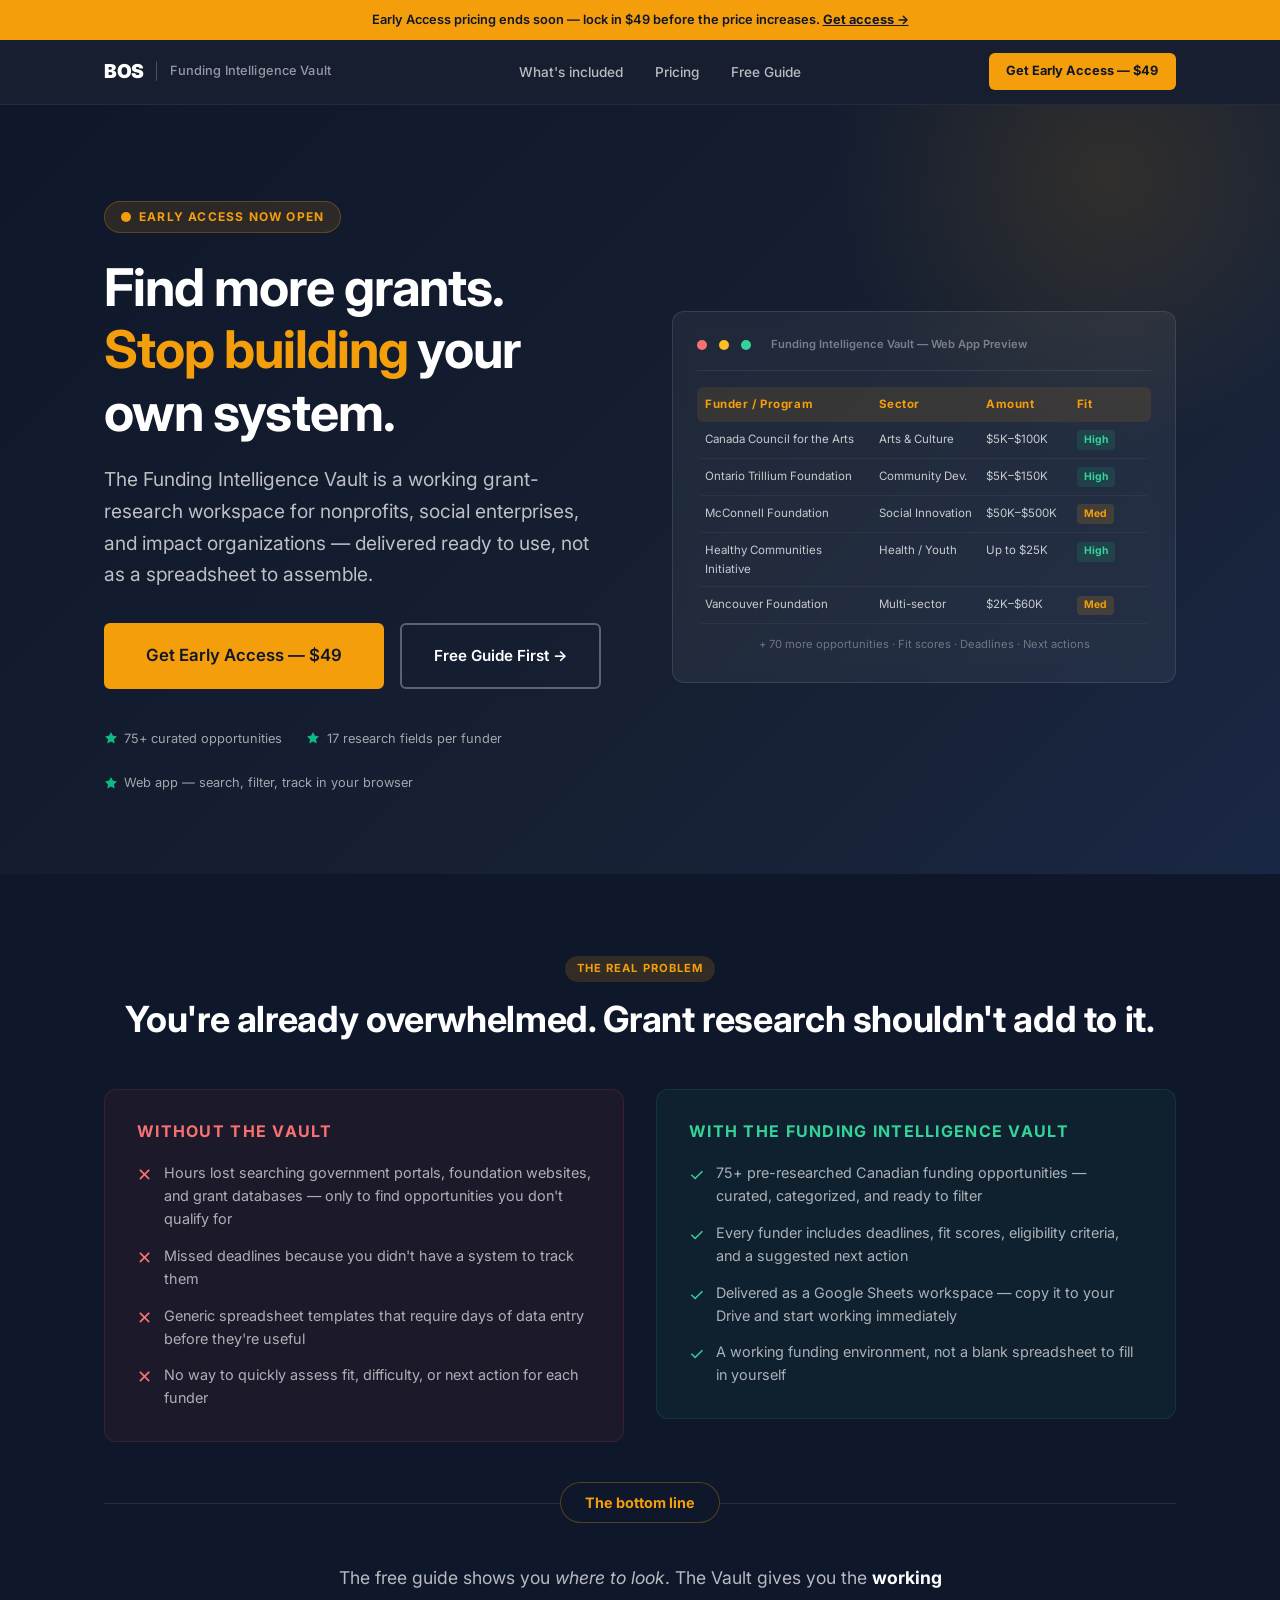
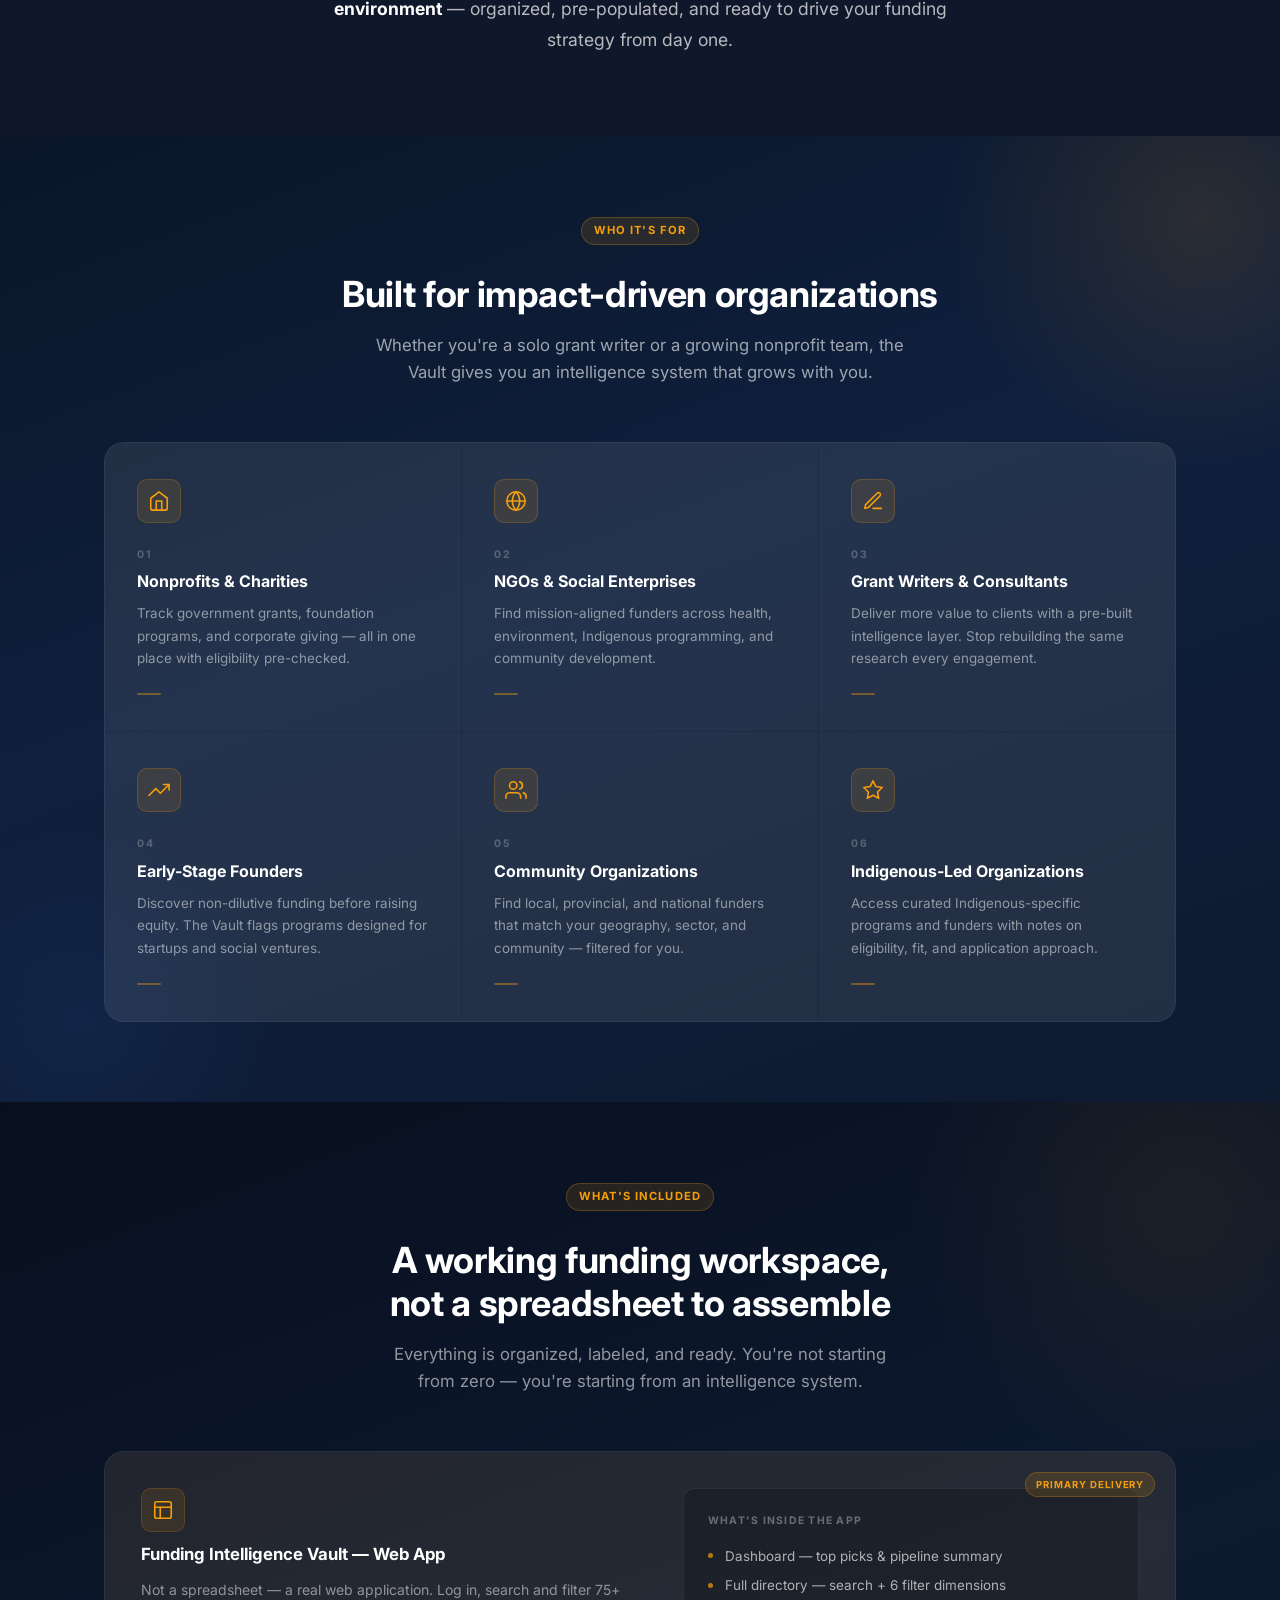
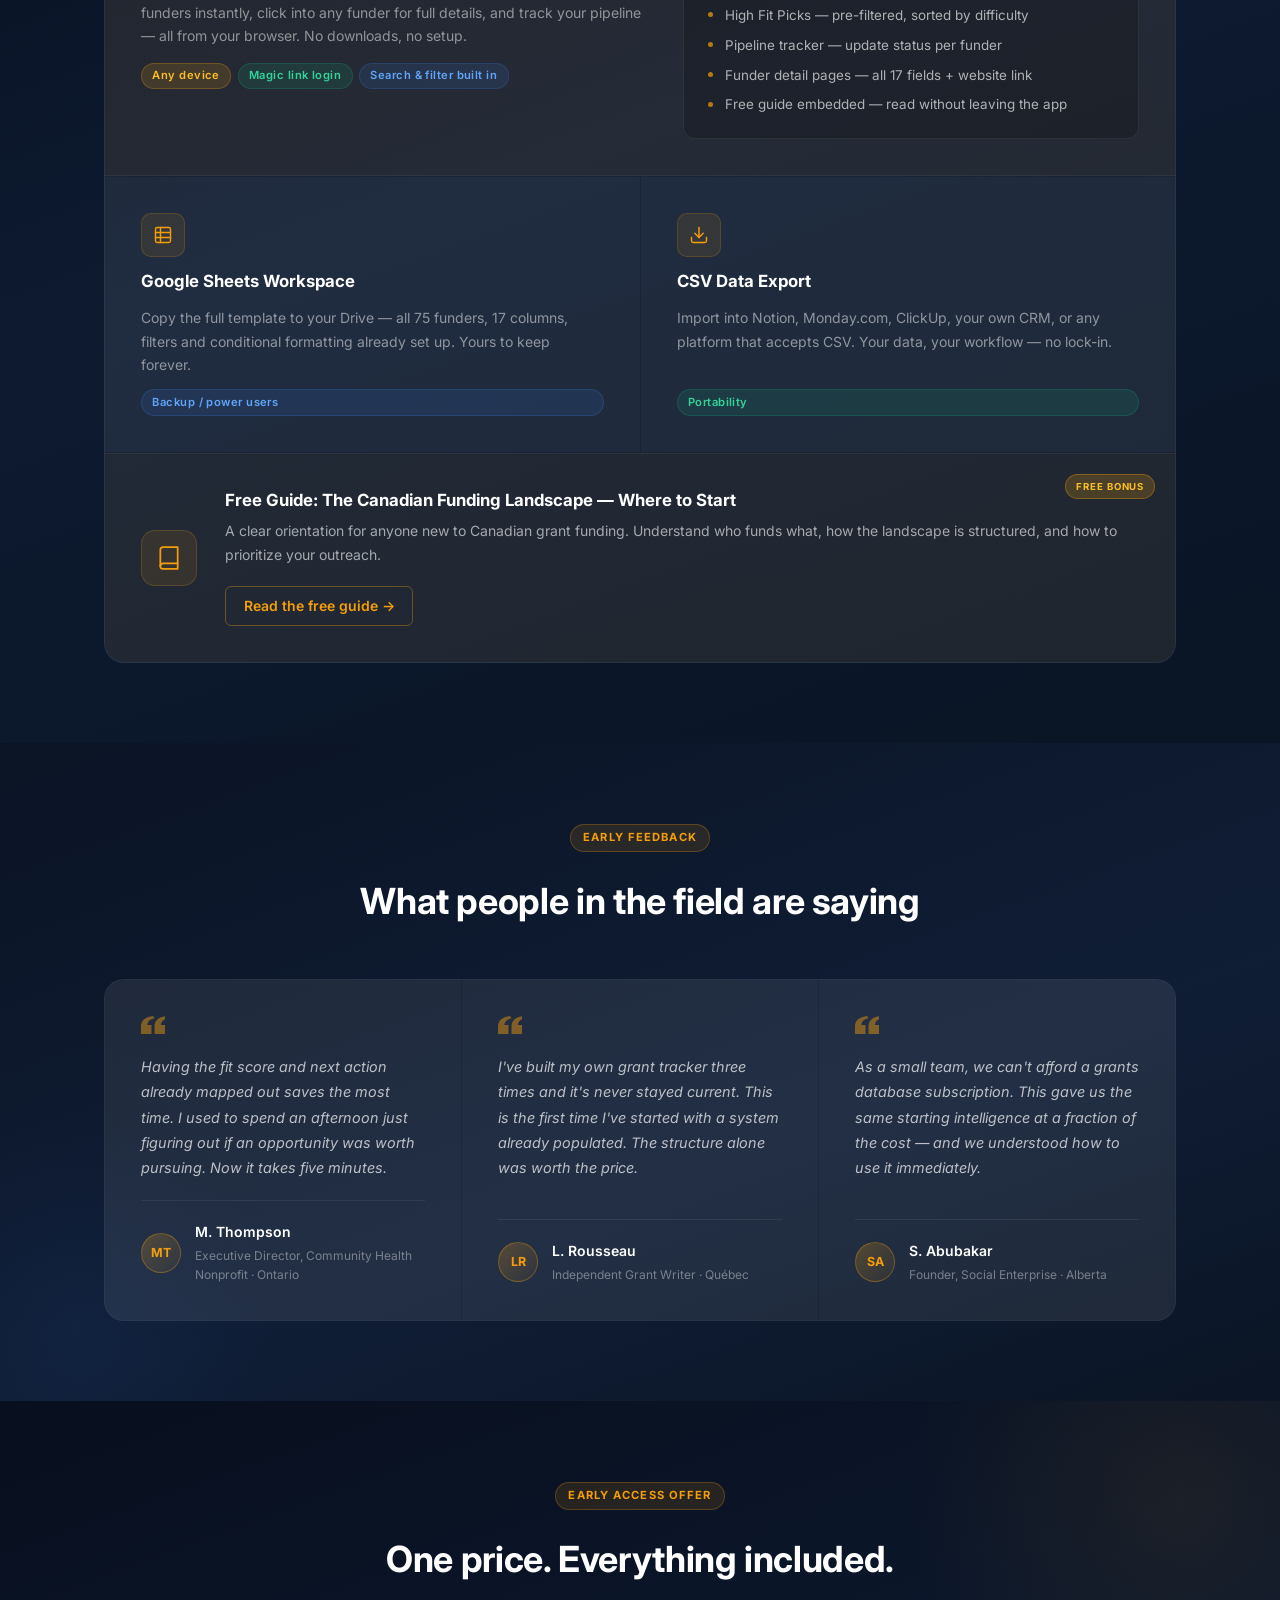
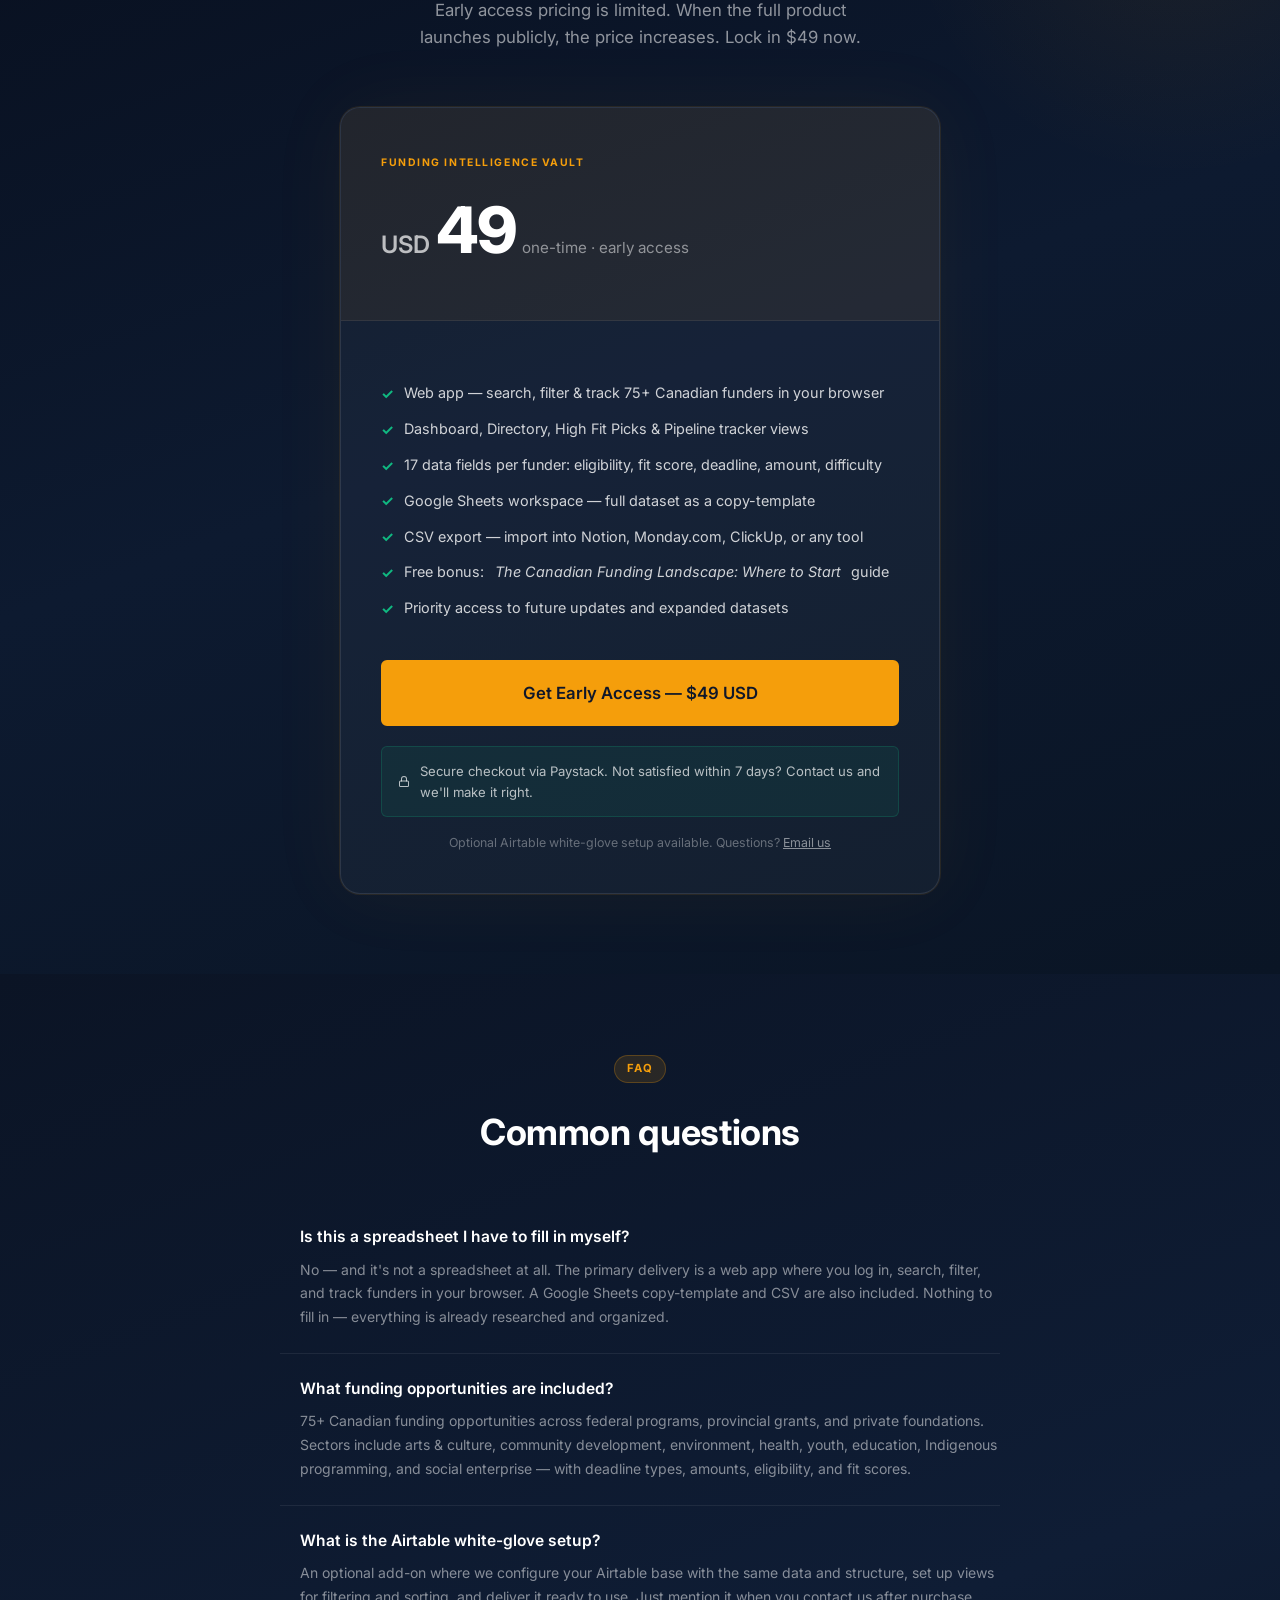
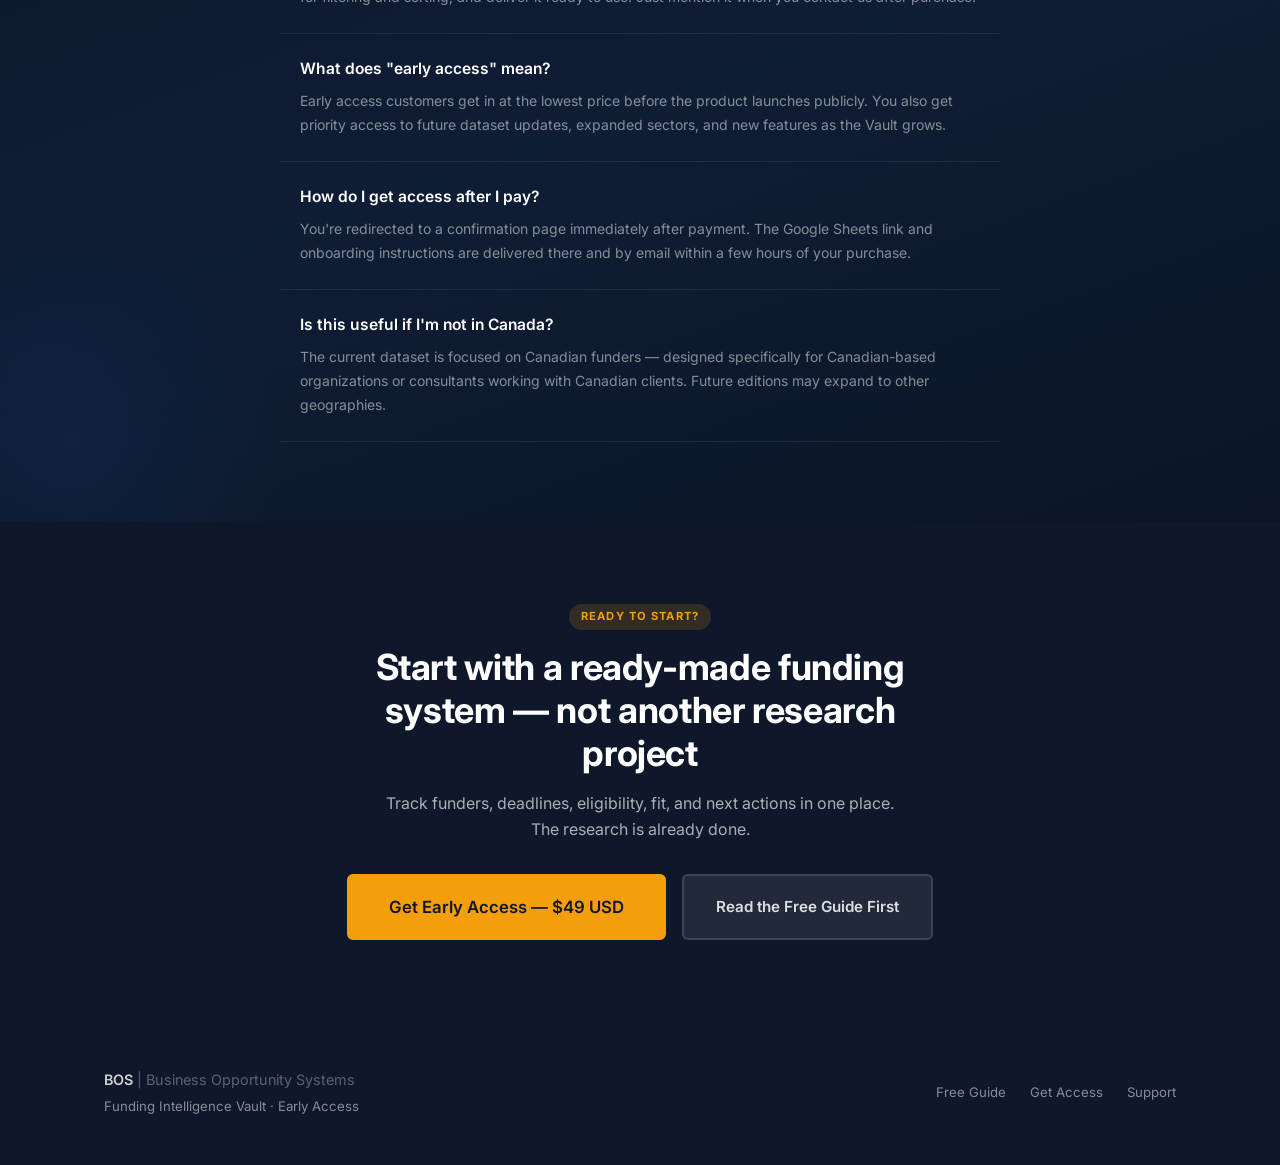
==== commit d4f837e2: "Fix site layout, nav alignment, and mobile responsiveness - Nav: add separator between BOS and produ" ====
--- a/index.html
+++ b/index.html
@@ -23,6 +23,7 @@
   <div class="container nav-inner">
     <a href="index.html" class="nav-brand">
       <span class="nav-brand-name">BOS</span>
+      <span class="nav-brand-sep">|</span>
       <span class="nav-product">Funding Intelligence Vault</span>
     </a>
     <ul class="nav-links">
@@ -329,7 +330,7 @@
 
       <div class="vault-card vault-card--bonus">
         <div class="vault-card-badge vault-card-badge--gold">Free Bonus</div>
-        <div style="display:grid; grid-template-columns:auto 1fr; gap:1.75rem; align-items:center;">
+        <div class="bonus-inner" style="display:grid; grid-template-columns:auto 1fr; gap:1.75rem; align-items:center;">
           <div class="vault-icon-wrap vault-icon-wrap--lg">
             <svg width="26" height="26" viewBox="0 0 24 24" fill="none" stroke="currentColor" stroke-width="1.6" stroke-linecap="round" stroke-linejoin="round"><path d="M4 19.5A2.5 2.5 0 0 1 6.5 17H20"/><path d="M6.5 2H20v20H6.5A2.5 2.5 0 0 1 4 19.5v-15A2.5 2.5 0 0 1 6.5 2z"/></svg>
           </div>
--- a/assets/style.css
+++ b/assets/style.css
@@ -97,7 +97,14 @@
 }
 @media (max-width: 640px) {
   .grid-2, .grid-3, .grid-4 { grid-template-columns: 1fr; }
-  .section { padding: 3.5rem 0; }
+  .section { padding: 3rem 0; }
+  .hero { padding: 3rem 0 2.5rem; }
+  .hero .grid-2 { gap: 0 !important; }
+  .hero-preview { display: none; }
+  .hero-actions { flex-direction: column; gap: .75rem; }
+  .hero-actions .btn { width: 100%; justify-content: center; }
+  .hero-social-proof { gap: 1rem; }
+  .hero-sub { font-size: .975rem; }
 }
 
 /* ── Nav ── */
@@ -113,11 +120,17 @@
   display: flex;
   align-items: center;
   justify-content: space-between;
-  height: 64px;
+  gap: 1rem;
+  min-height: 64px;
+  padding-top: .75rem;
+  padding-bottom: .75rem;
 }
 .nav-brand {
   display: flex;
   align-items: center;
+  gap: .55rem;
+  text-decoration: none;
+  flex-shrink: 0;
 }
 .nav-logo {
   height: 36px;
@@ -125,15 +138,24 @@
   display: block;
 }
 .nav-brand-name {
-  font-size: 1.25rem;
+  font-size: 1.2rem;
   font-weight: 900;
   letter-spacing: -.02em;
   color: #fff;
+  white-space: nowrap;
+}
+.nav-brand-sep {
+  color: rgba(255,255,255,.25);
+  font-weight: 300;
+  font-size: 1rem;
+  margin: 0 .1rem;
 }
 .nav-product {
-  font-size: .9rem;
-  font-weight: 600;
-  color: #fff;
+  font-size: .8rem;
+  font-weight: 500;
+  color: rgba(255,255,255,.55);
+  white-space: nowrap;
+  letter-spacing: .01em;
 }
 .nav-links {
   display: flex;
@@ -148,18 +170,23 @@
 }
 .nav-links a:hover { color: #fff; }
 .nav-cta {
-  font-size: .85rem;
-  font-weight: 600;
+  font-size: .8rem;
+  font-weight: 700;
   color: var(--navy) !important;
   background: var(--amber);
-  padding: .5rem 1.25rem;
+  padding: .5rem 1.1rem;
   border-radius: var(--radius-sm);
+  white-space: nowrap;
+  flex-shrink: 0;
   transition: background var(--transition);
 }
 .nav-cta:hover { background: var(--amber-dk) !important; color: #fff !important; }
 
 @media (max-width: 768px) {
   .nav-links { display: none; }
+  .nav-product, .nav-brand-sep { display: none; }
+  .nav-brand-name { font-size: 1.15rem; }
+  .nav-cta { font-size: .78rem; padding: .45rem .9rem; }
 }
 
 /* ── Buttons ── */
@@ -789,6 +816,13 @@
   .tcard-grid { grid-template-columns: 1fr; }
   .pricing-card-v2 { max-width: 100%; }
   .pricing-card-header, .pricing-card-body { padding-left: 1.75rem; padding-right: 1.75rem; }
+}
+@media (max-width: 520px) {
+  .vault-card { padding: 1.75rem 1.5rem; }
+  .vault-card--bonus .bonus-inner { grid-template-columns: 1fr !important; gap: 1rem !important; }
+  .vault-card--bonus .bonus-inner .vault-icon-wrap--lg { display: none; }
+  .pricing-card-header { padding: 1.75rem 1.5rem 1.25rem; }
+  .pricing-card-body { padding: 1.5rem; }
 }
 
 /* ── What You Get (legacy, kept for other pages) ── */
@@ -1193,8 +1227,10 @@
   font-weight: 500;
 }
 @media (max-width: 640px) {
-  .sticky-cta-inner { flex-direction: column; }
-  .sticky-cta .btn  { width: 100%; justify-content: center; }
+  .sticky-cta { padding: .65rem 1rem; }
+  .sticky-cta-inner { flex-direction: row; gap: .75rem; align-items: center; }
+  .sticky-cta-text { font-size: .72rem; white-space: nowrap; overflow: hidden; text-overflow: ellipsis; }
+  .sticky-cta .btn  { font-size: .78rem; padding: .5rem 1rem; white-space: nowrap; flex-shrink: 0; }
 }
 
 /* ── Announcement bar ── */
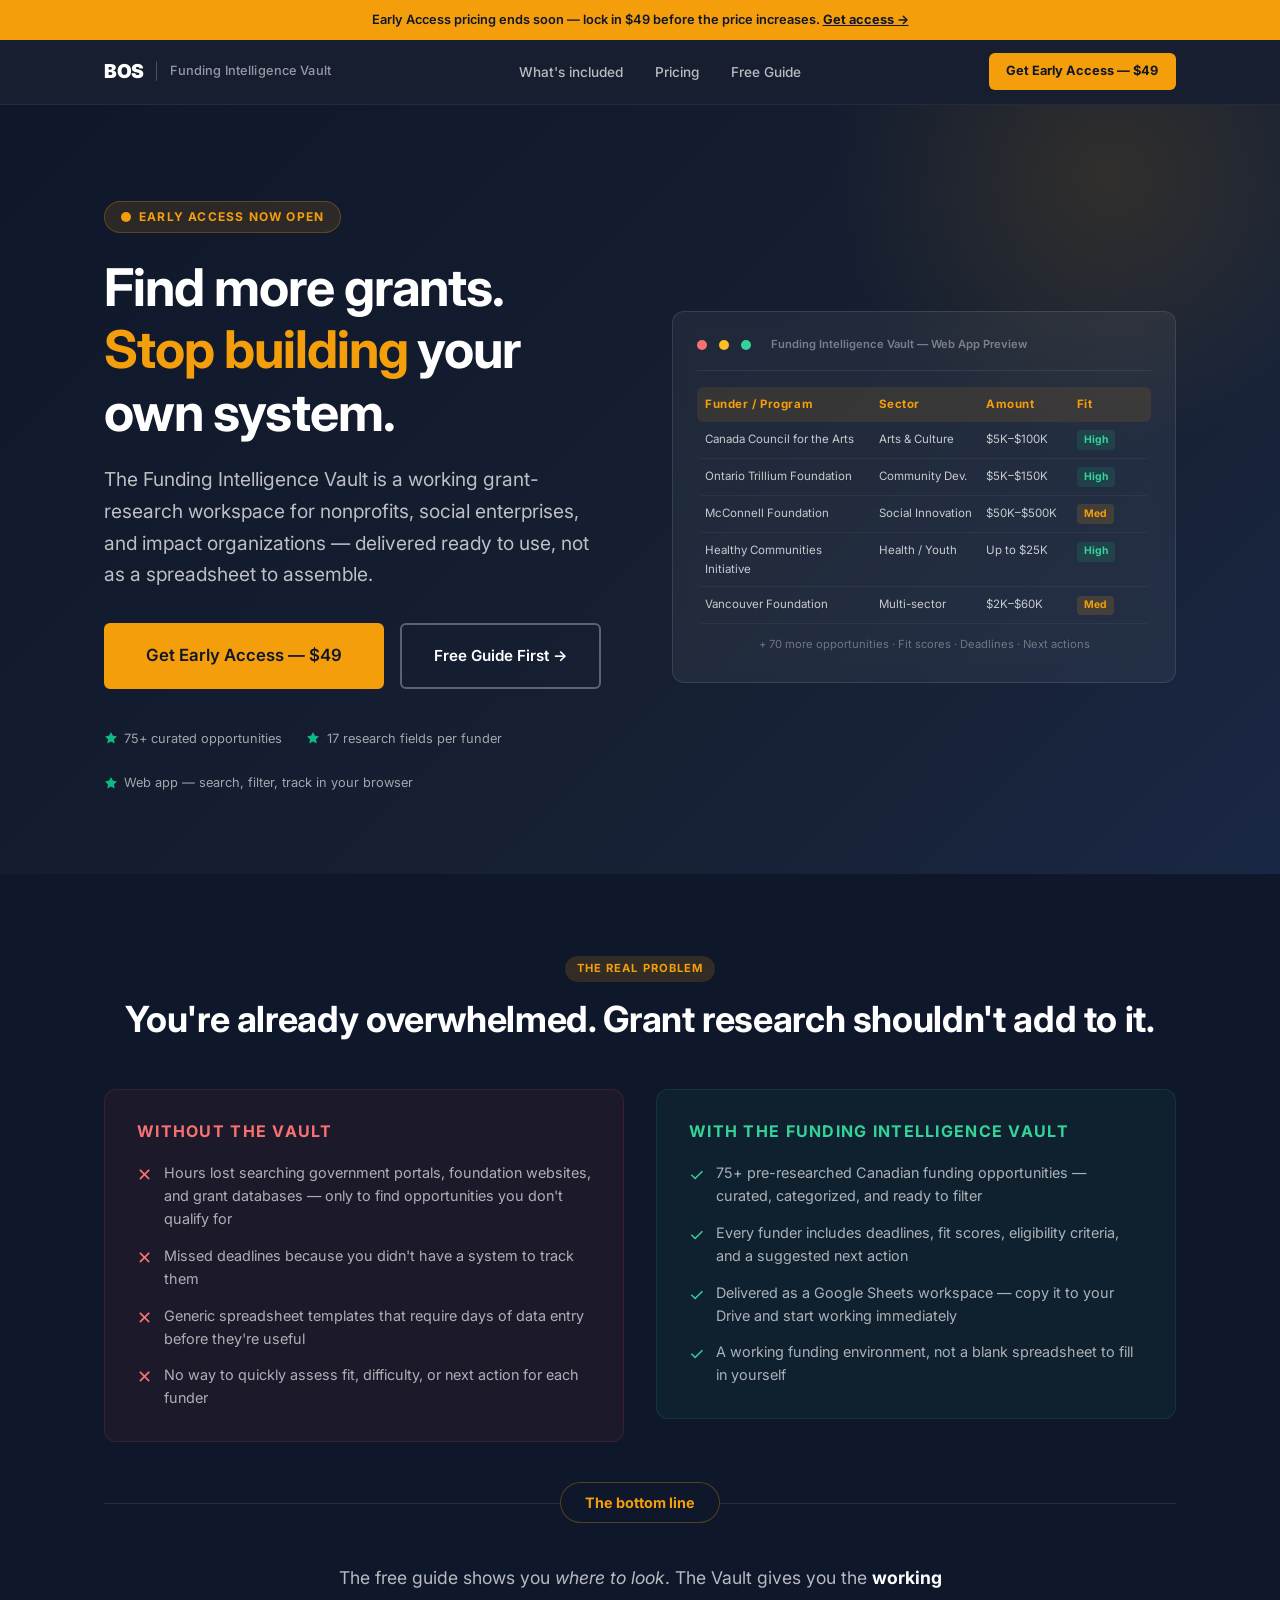
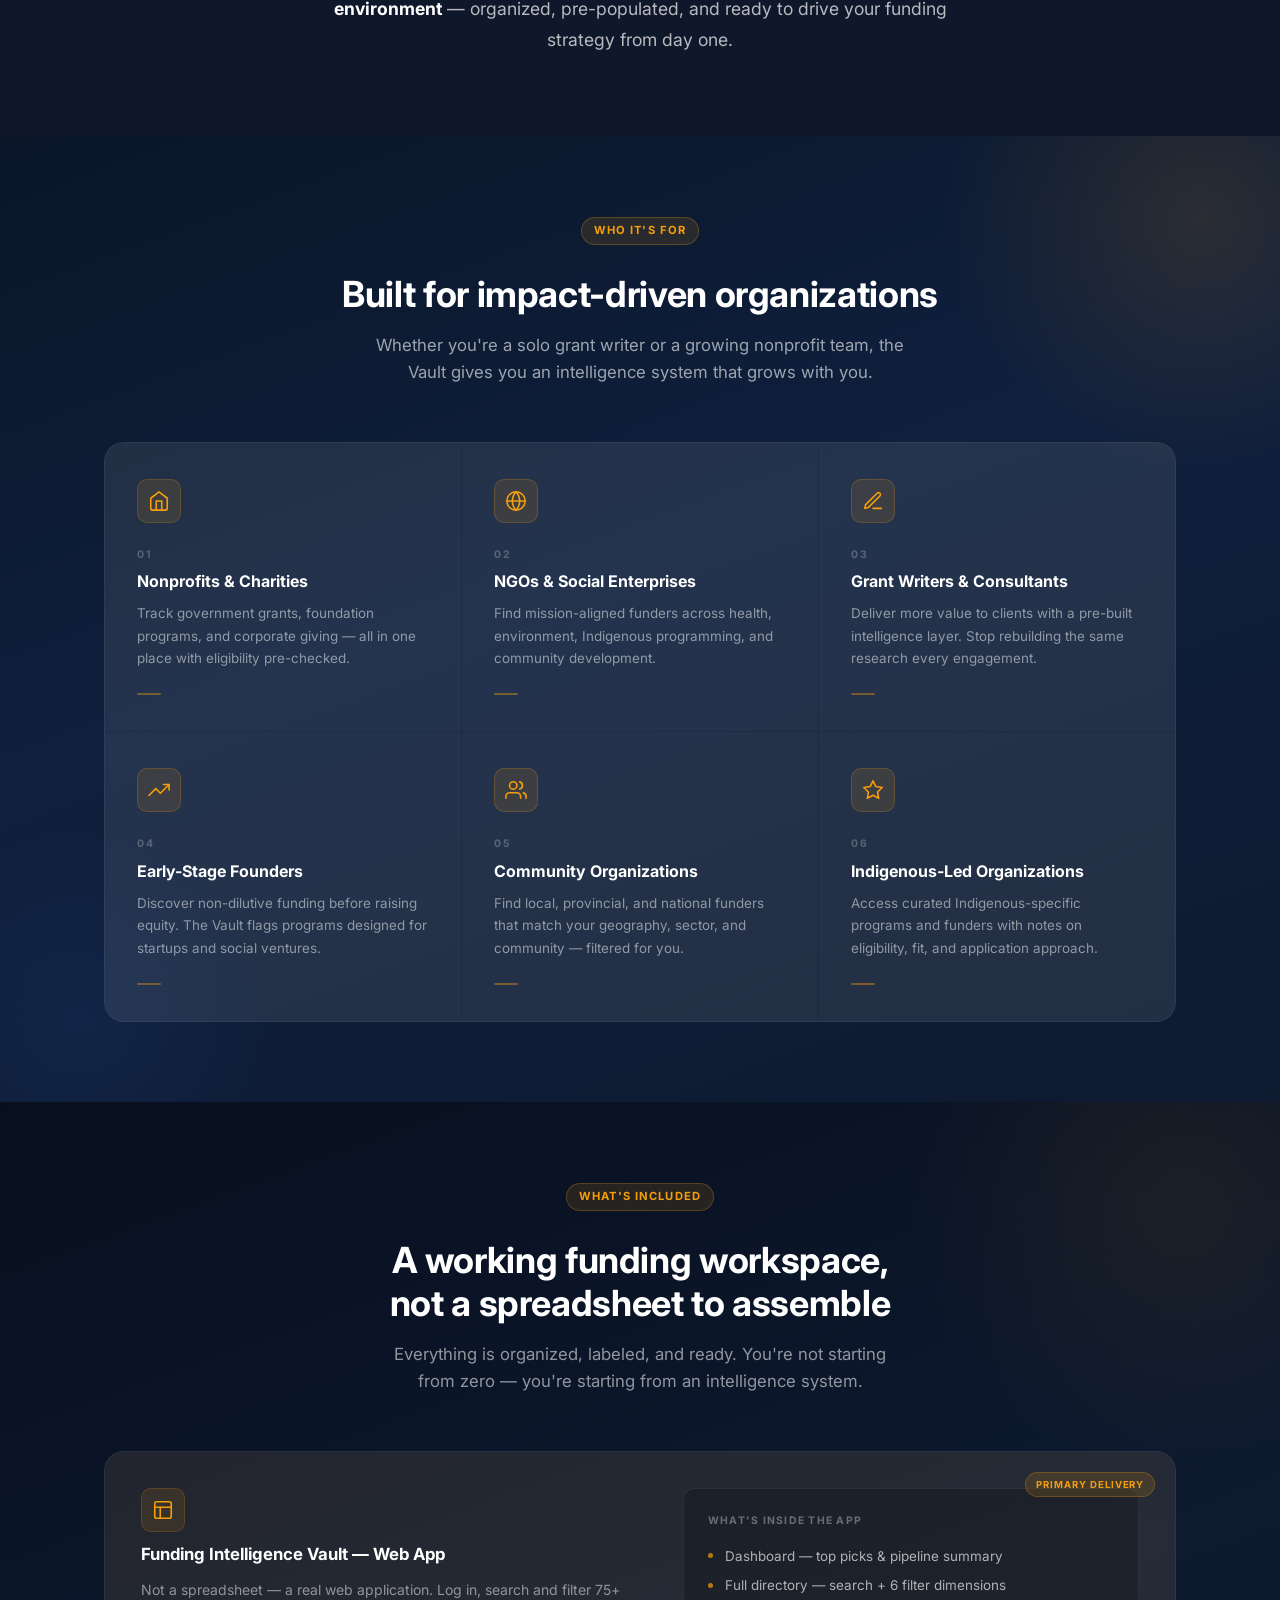
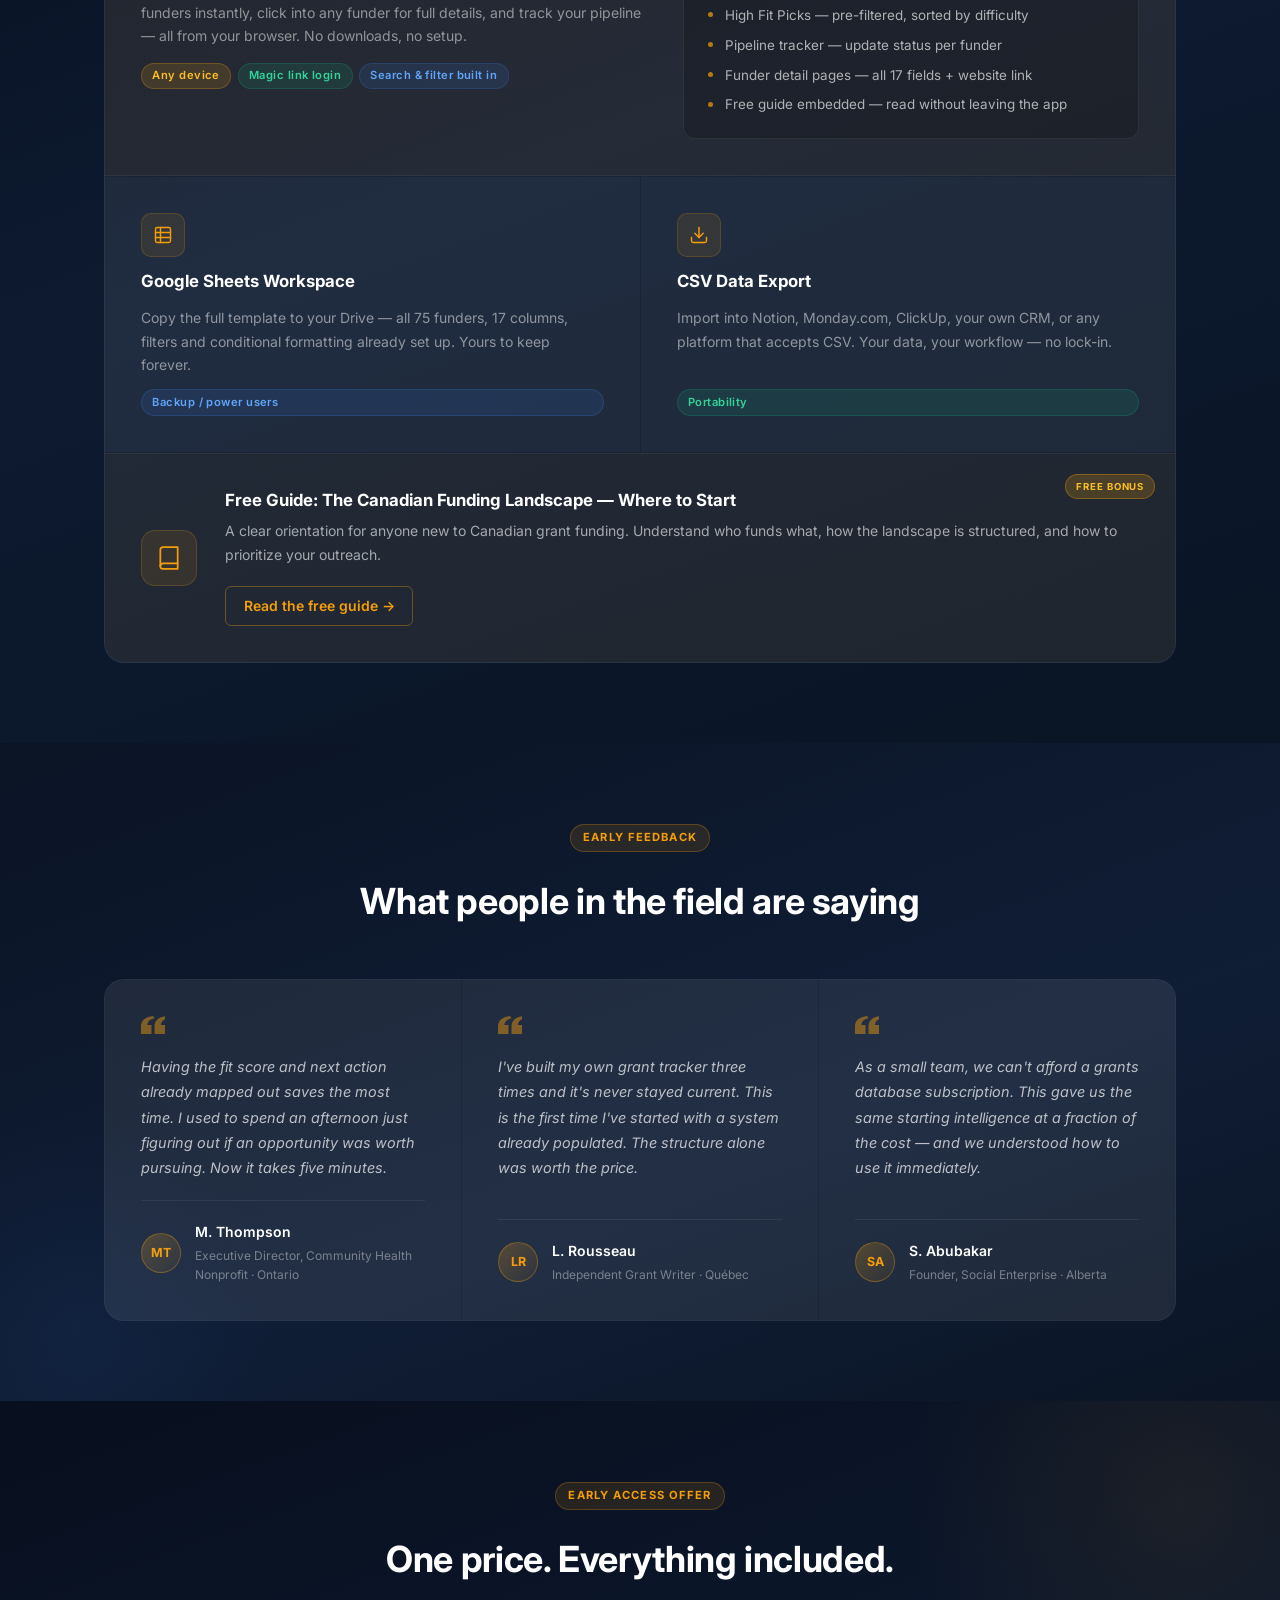
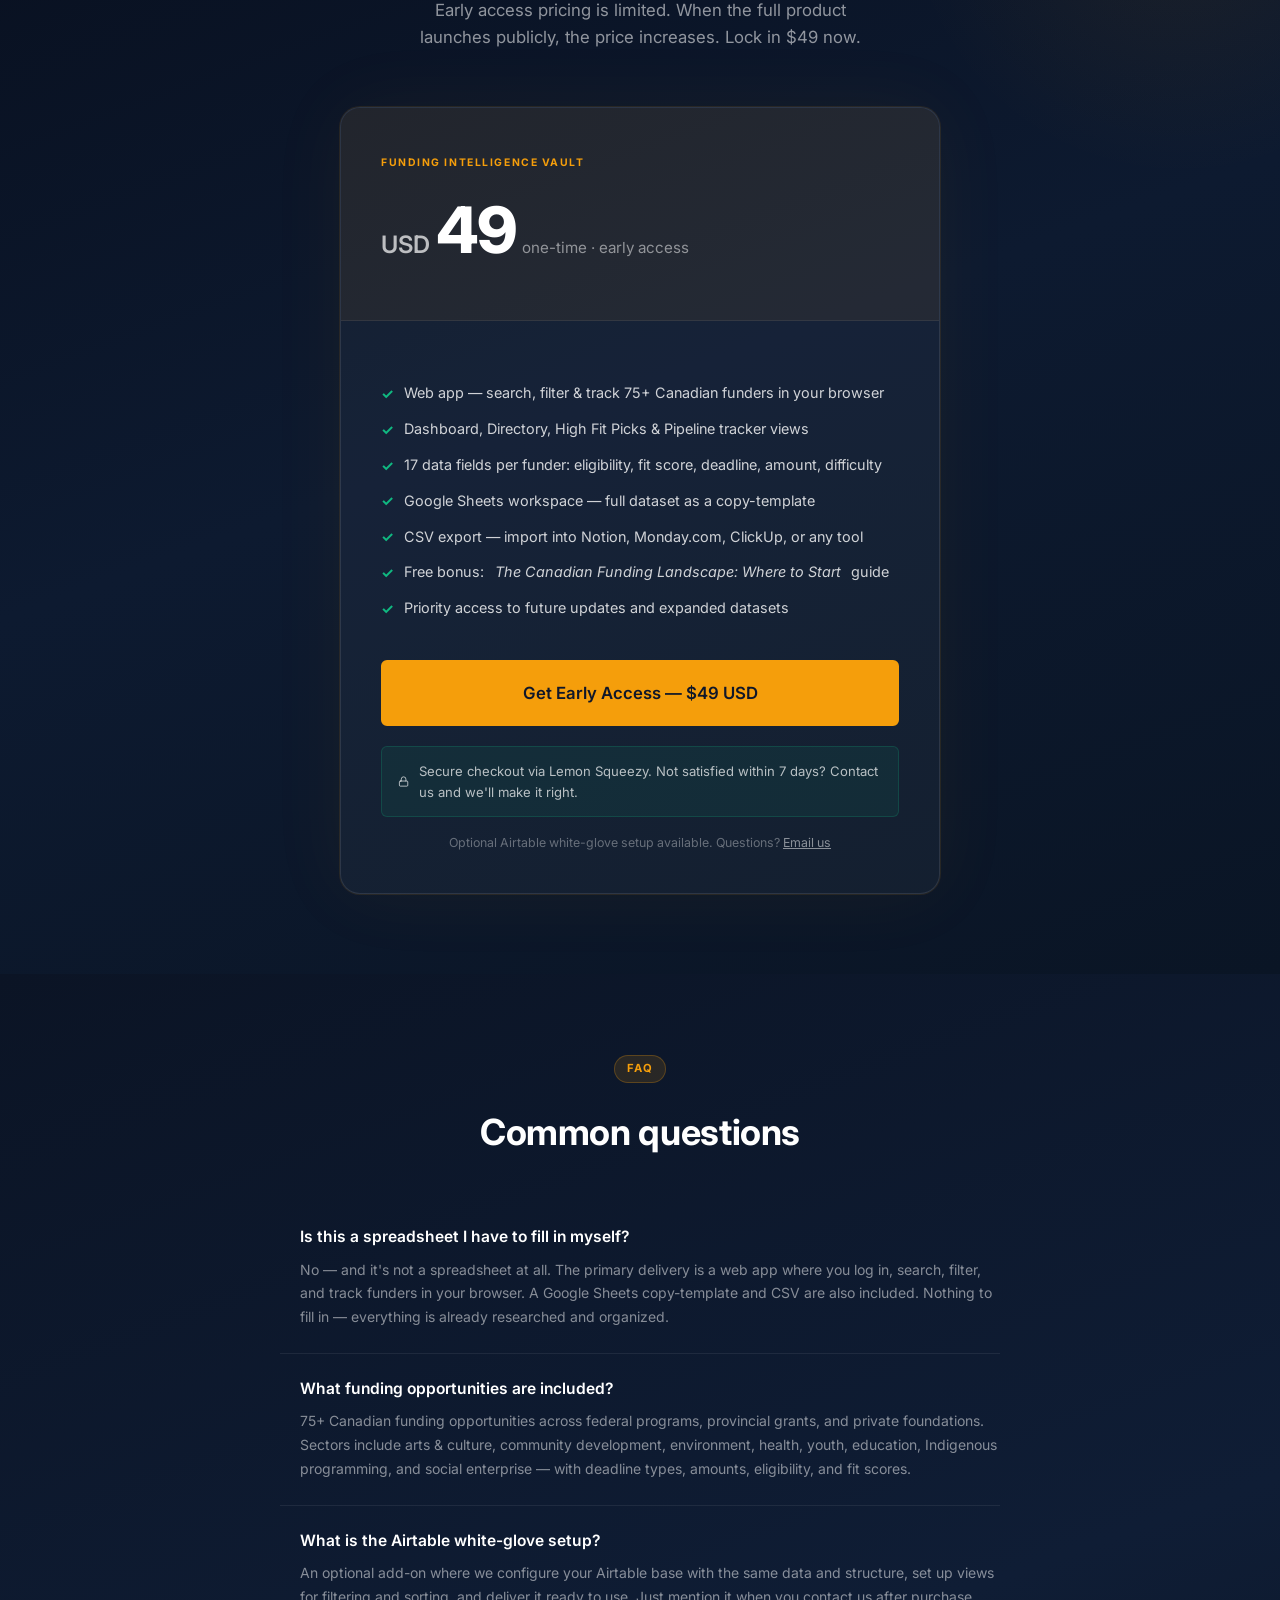
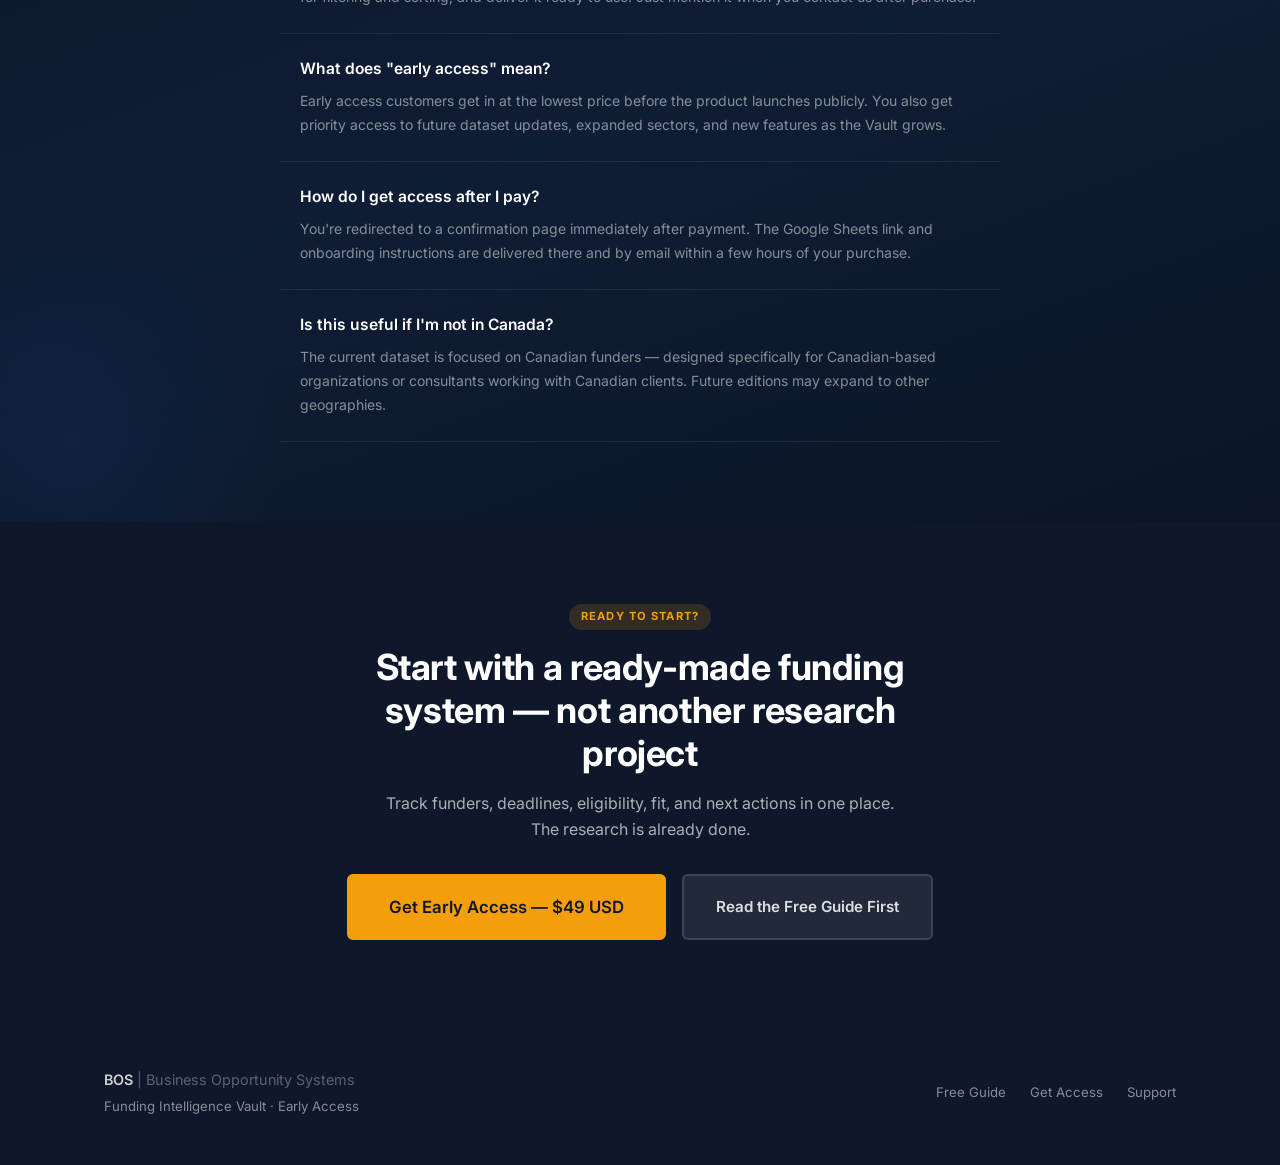
==== commit 15766e84: "Switch checkout to Lemon Squeezy" ====
--- a/index.html
+++ b/index.html
@@ -429,7 +429,7 @@
           </a>
           <div class="guarantee">
             <svg width="15" height="15" viewBox="0 0 24 24" fill="none" stroke="currentColor" stroke-width="2" stroke-linecap="round" stroke-linejoin="round"><rect x="3" y="11" width="18" height="11" rx="2"/><path d="M7 11V7a5 5 0 0 1 10 0v4"/></svg>
-            <span>Secure checkout via Paystack. Not satisfied within 7 days? Contact us and we'll make it right.</span>
+            <span>Secure checkout via Lemon Squeezy. Not satisfied within 7 days? Contact us and we'll make it right.</span>
           </div>
           <p style="text-align:center; margin-top:1rem; font-size:.775rem; color:rgba(255,255,255,.35);">
             Optional Airtable white-glove setup available. Questions? <a href="mailto:subscribe@itsdigitally.com" style="color:rgba(255,255,255,.5); text-decoration:underline;">Email us</a>
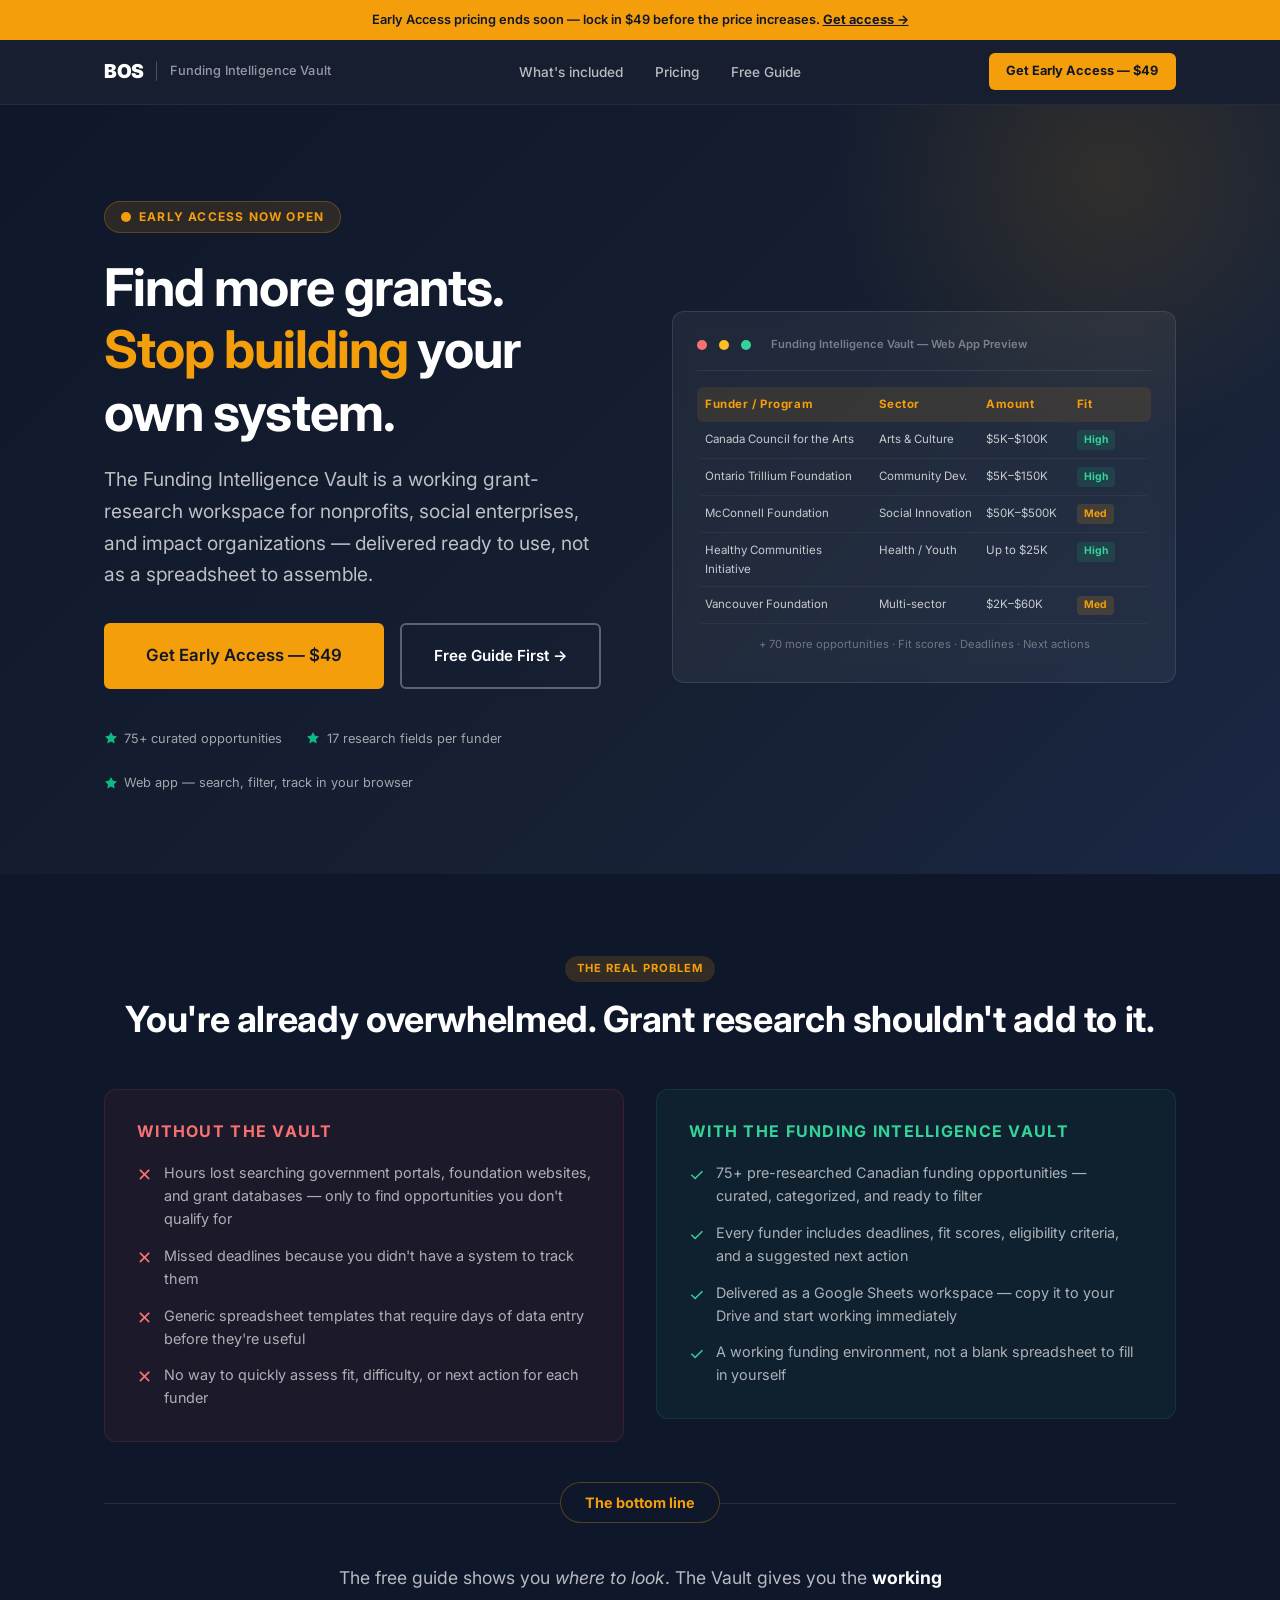
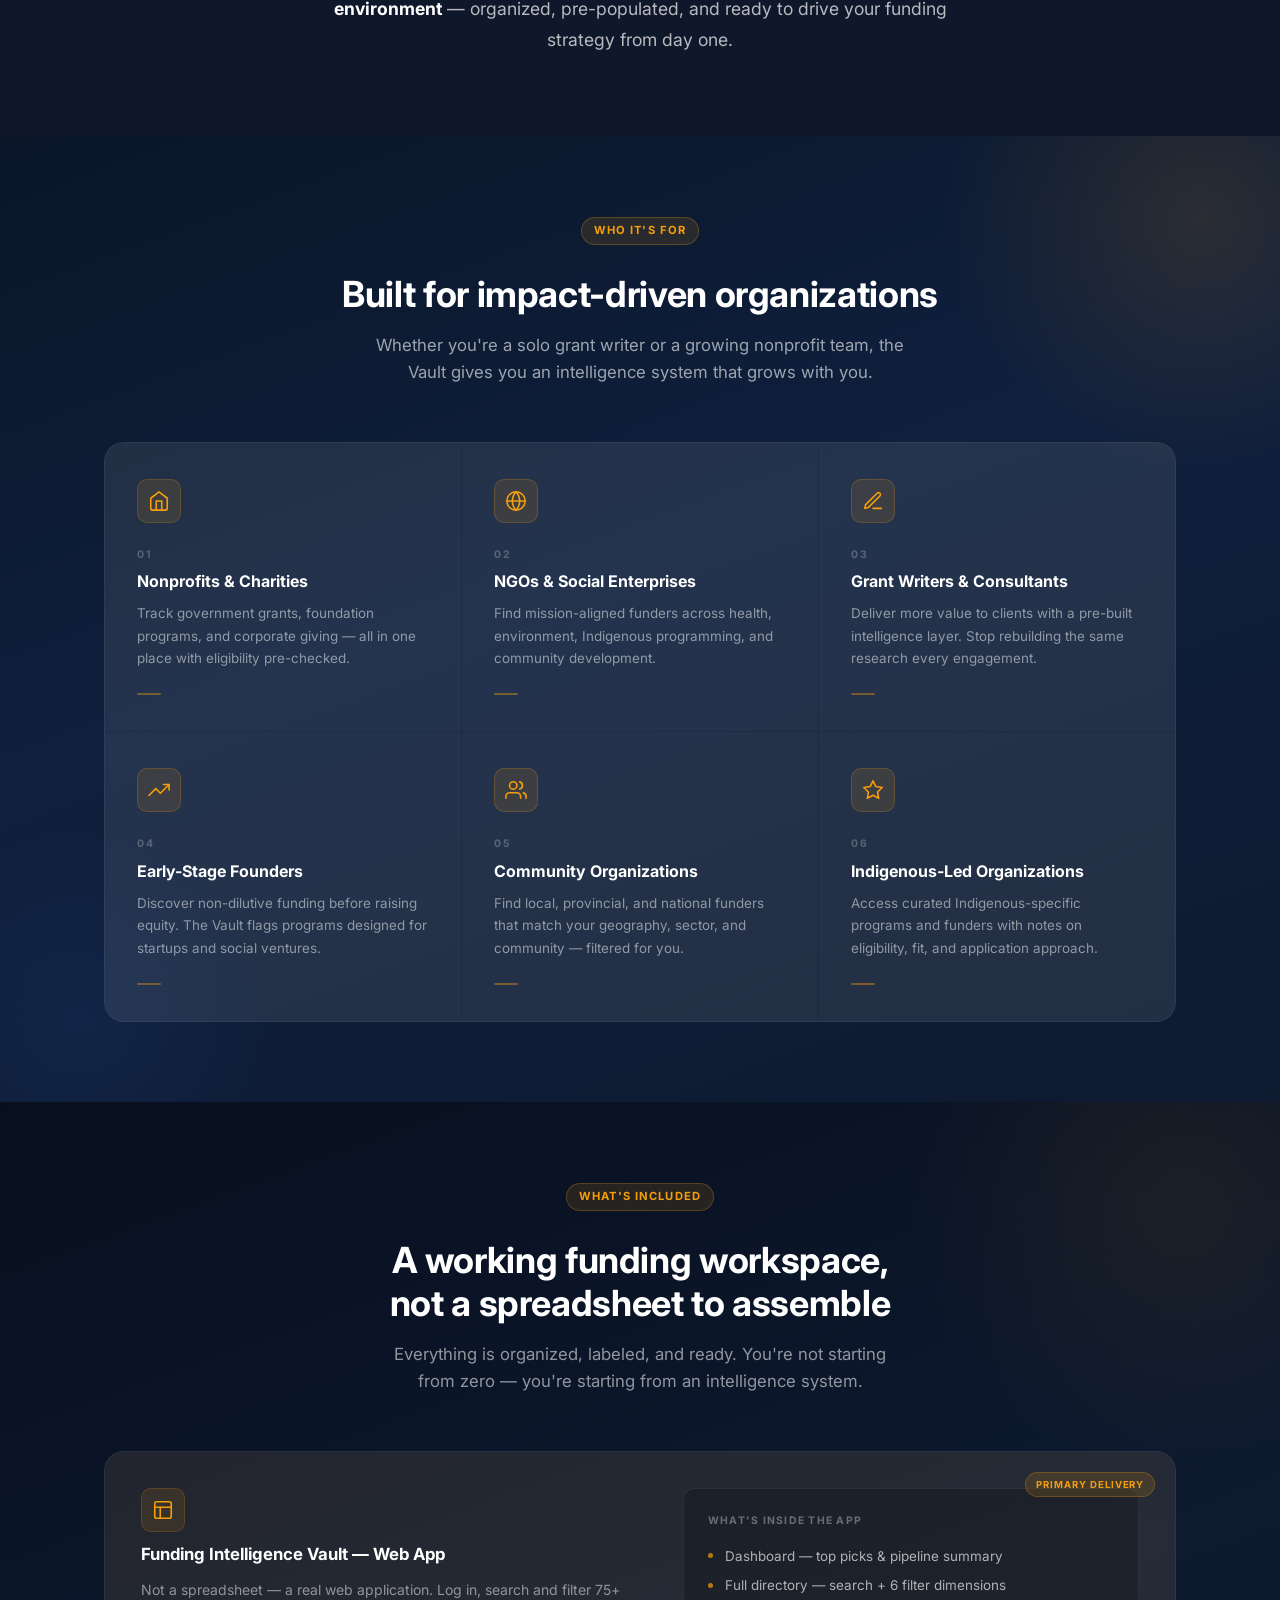
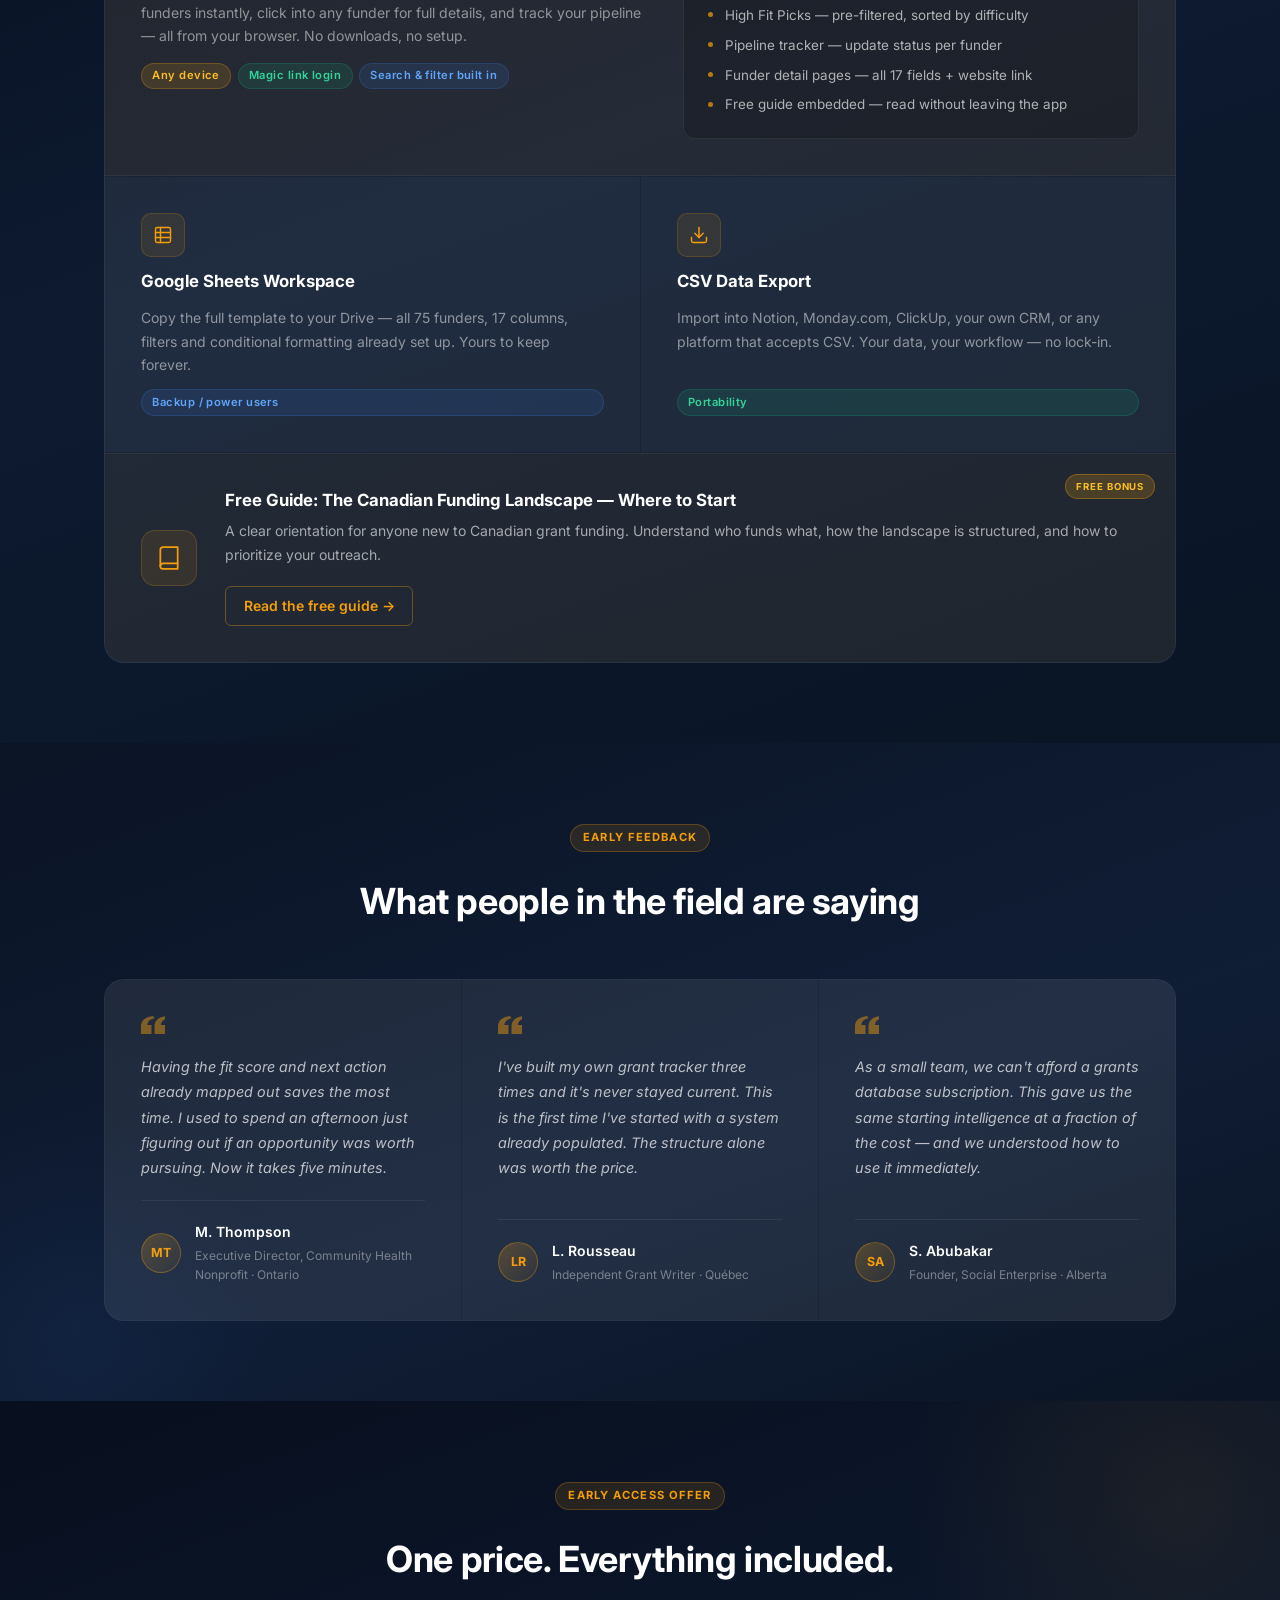
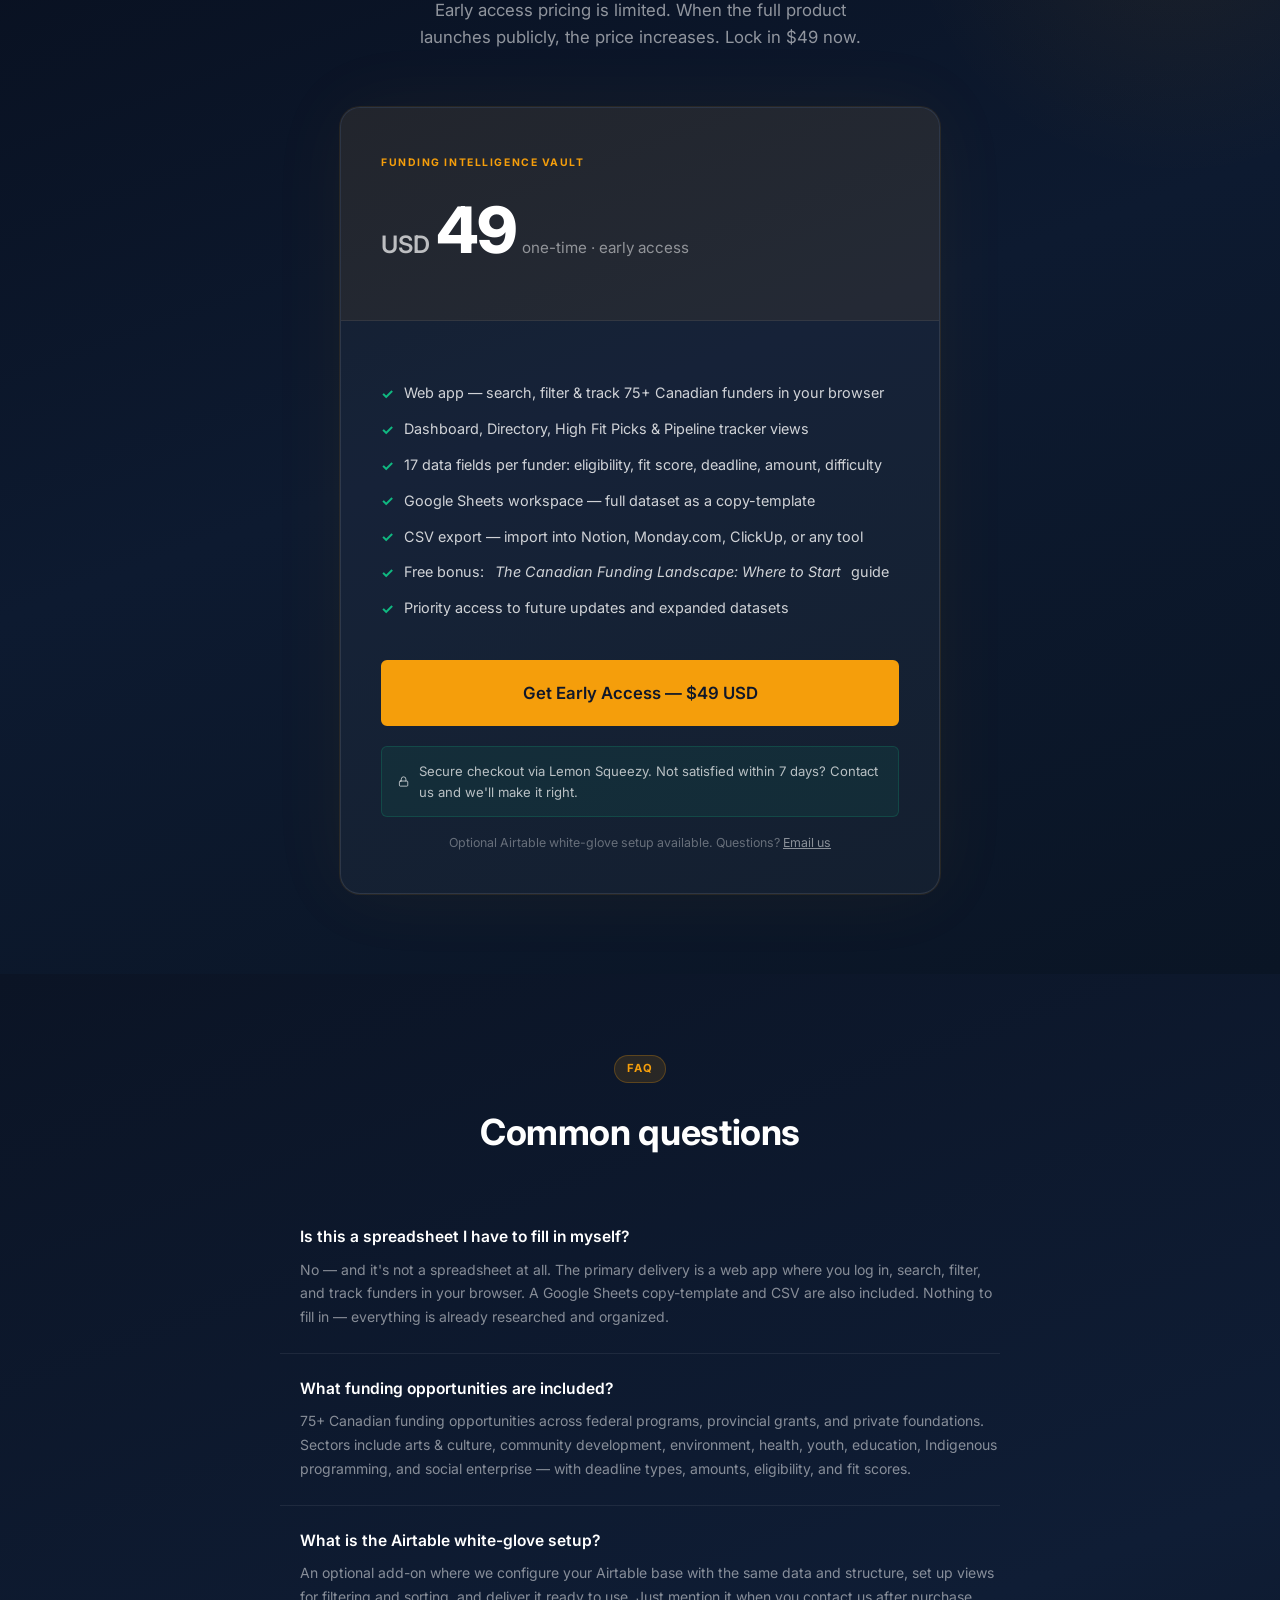
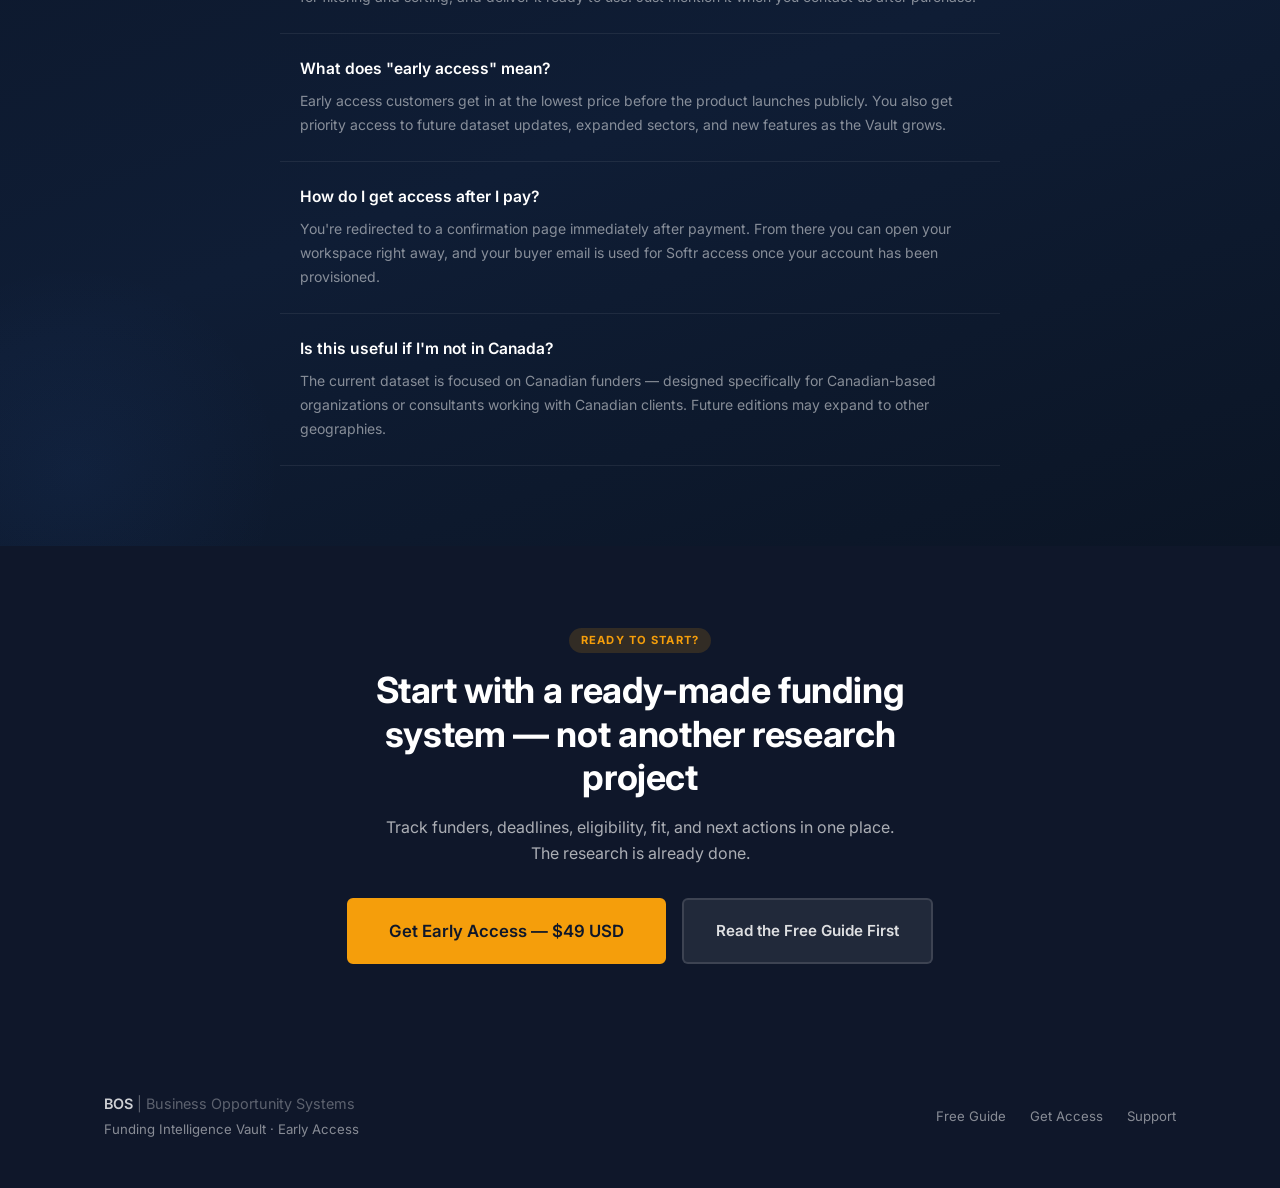
==== commit f234030d: "Add post-purchase provisioning webhook" ====
--- a/index.html
+++ b/index.html
@@ -466,7 +466,7 @@
       </div>
       <div class="faq-item-dark">
         <div class="faq-q-dark">How do I get access after I pay?</div>
-        <div class="faq-a-dark">You're redirected to a confirmation page immediately after payment. The Google Sheets link and onboarding instructions are delivered there and by email within a few hours of your purchase.</div>
+        <div class="faq-a-dark">You're redirected to a confirmation page immediately after payment. From there you can open your workspace right away, and your buyer email is used for Softr access once your account has been provisioned.</div>
       </div>
       <div class="faq-item-dark">
         <div class="faq-q-dark">Is this useful if I'm not in Canada?</div>
